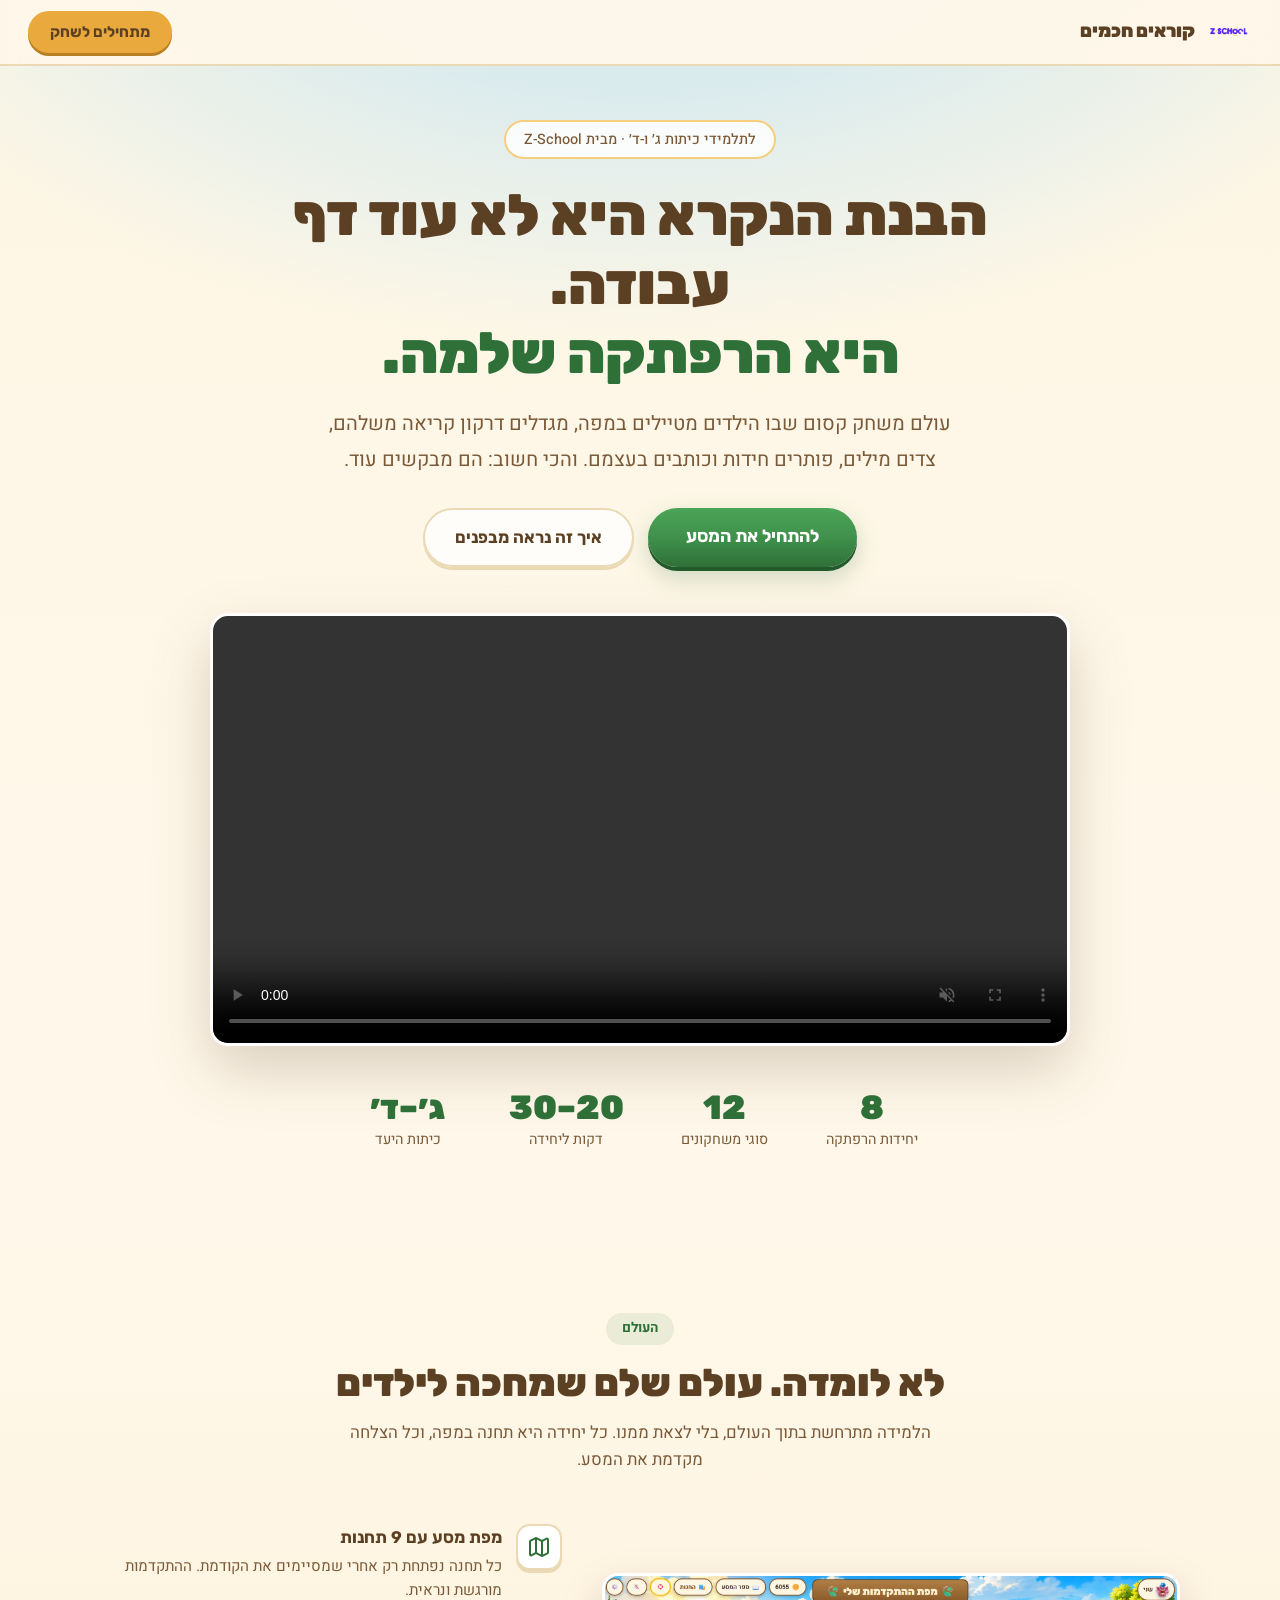
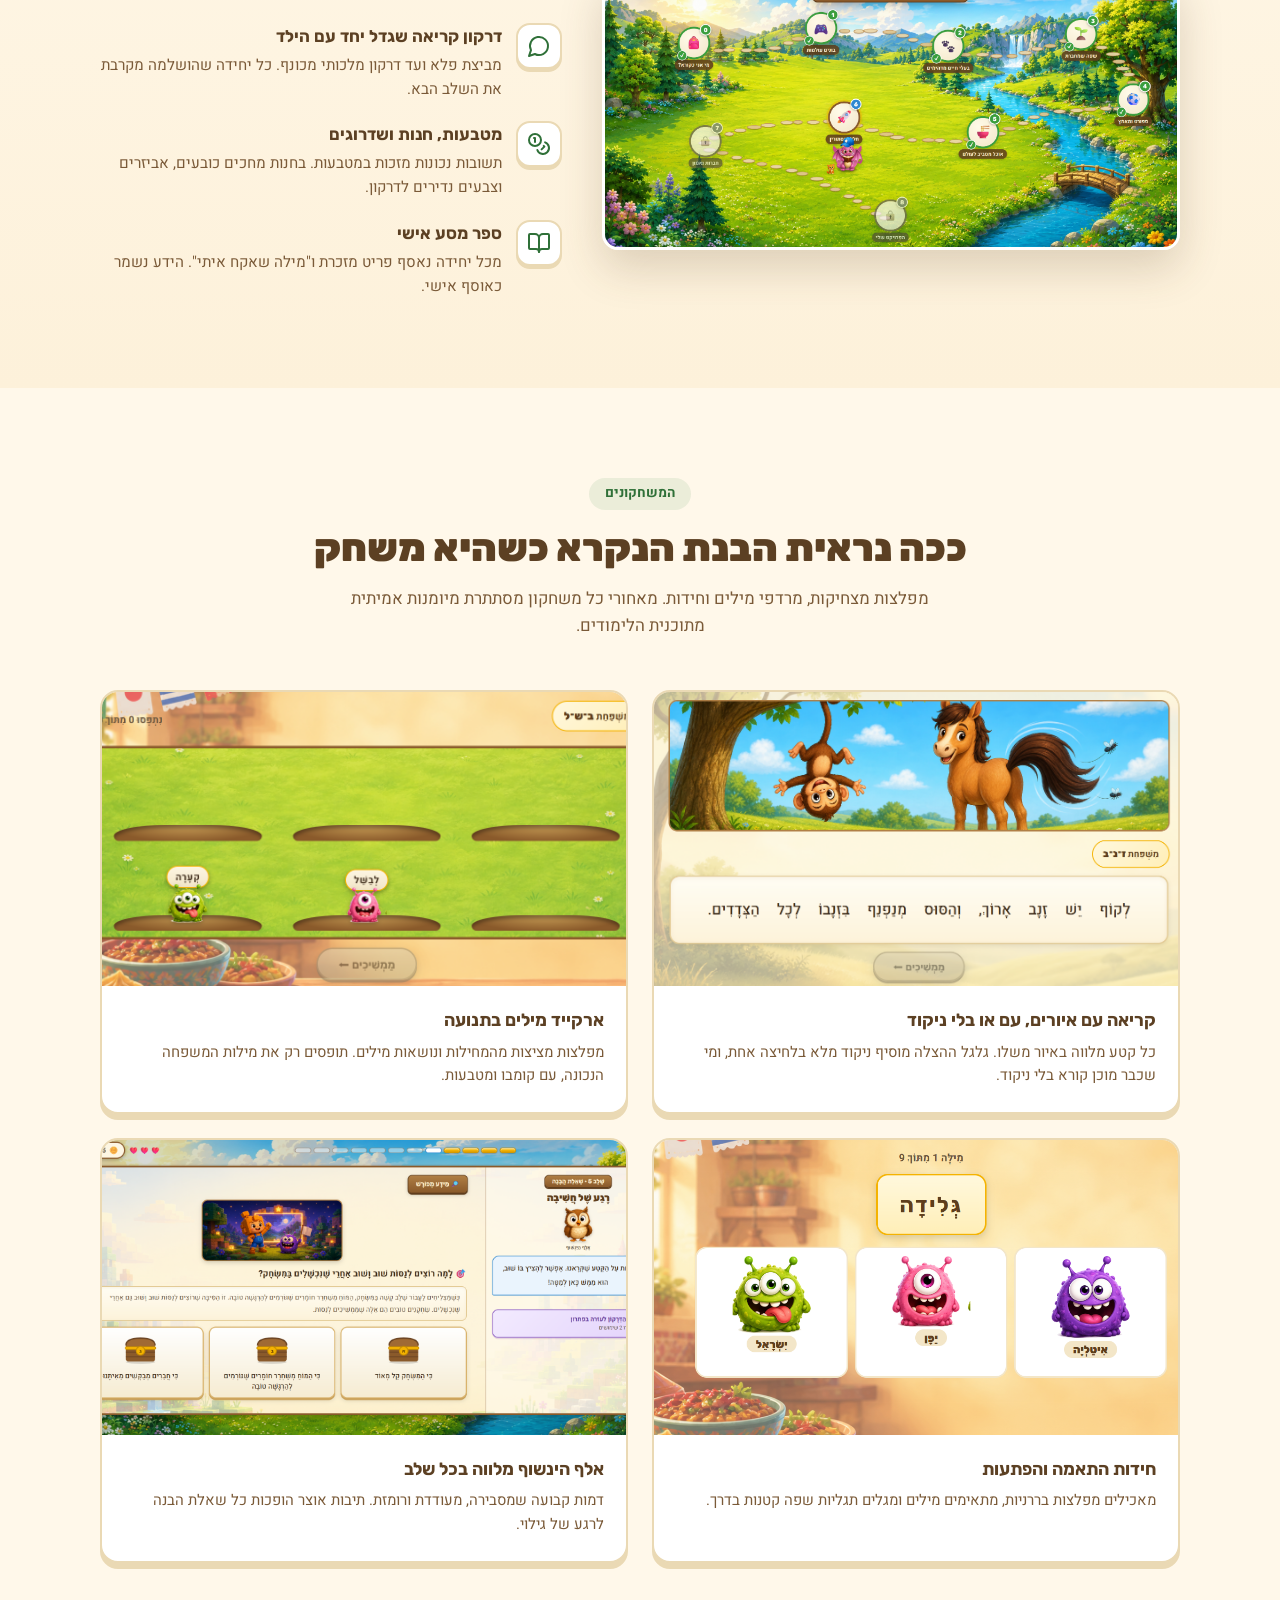
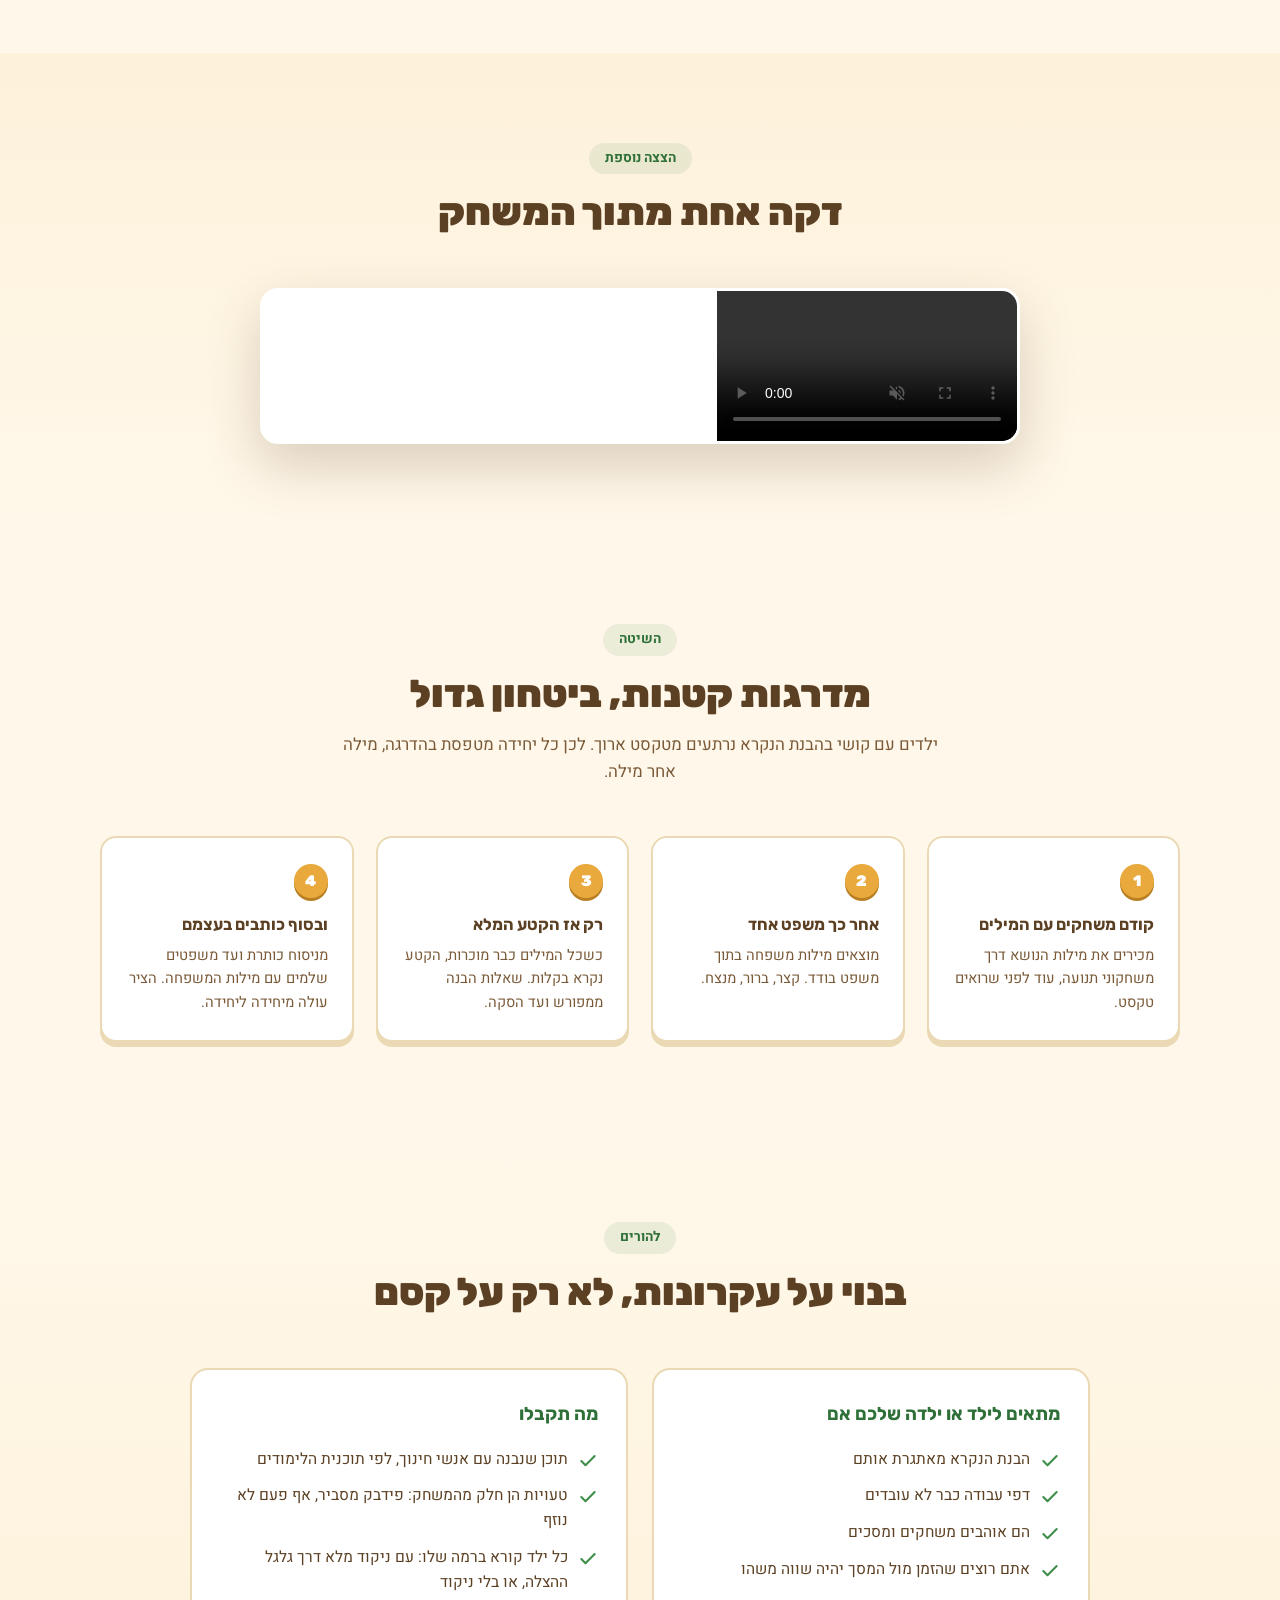
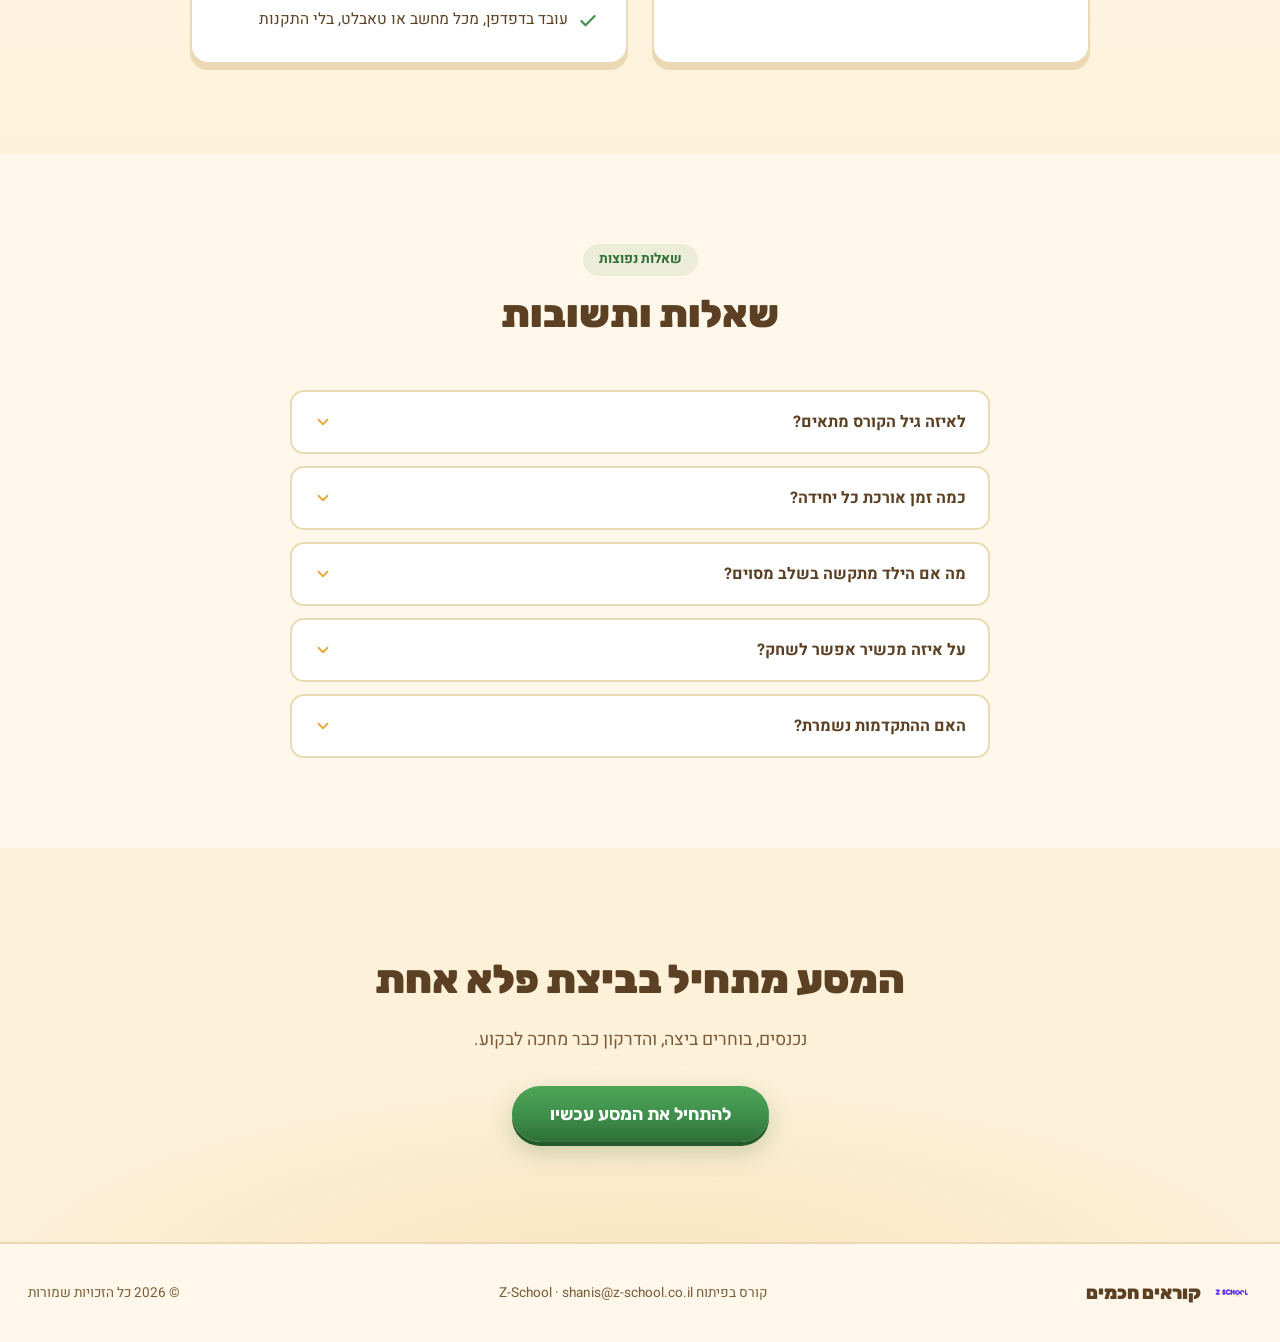
==== landing/index.html @ ed8ec014 "דף נחיתה שיווקי לקורס: landing/ עולם חם בסגנון הקורס: Hero עם וידאו משחק, מפת העולם, גלריית משחקונים" ====
<!DOCTYPE html>
<html lang="he" dir="rtl">
<head>
<meta charset="UTF-8">
<meta name="viewport" content="width=device-width, initial-scale=1.0">
<title>קוראים חכמים — הבנת הנקרא כהרפתקה | Z-School</title>
<meta name="description" content="קורס דיגיטלי להבנת הנקרא לכיתות ג׳ ו-ד׳: עולם משחק שלם עם דרקון שגדל, משחקוני מילים, וכתיבה הדרגתית. 8 יחידות של הרפתקה.">
<link href="https://fonts.googleapis.com/css2?family=Rubik:wght@600;700;900&family=Heebo:wght@400;500;700&display=swap" rel="stylesheet">
<style>
  :root {
    --cream: #FFF8EA;
    --cream2: #FDF1DA;
    --parchment: #F9E7C4;
    --brown: #5C4023;
    --brown-soft: #7A5A38;
    --wood: #8B5E34;
    --green: #3E8E4A;
    --green-deep: #2F7038;
    --gold: #E9A93D;
    --gold-soft: #F6CE7E;
    --sky: #BFE3F5;
    --card-border: #EAD9B4;
  }

  * { margin: 0; padding: 0; box-sizing: border-box; }

  html { scroll-behavior: smooth; }

  body {
    font-family: 'Heebo', sans-serif;
    background: var(--cream);
    color: var(--brown);
    direction: rtl;
    overflow-x: hidden;
    line-height: 1.6;
  }

  h1, h2, h3 { font-family: 'Rubik', sans-serif; }

  img, video { max-width: 100%; display: block; }

  section { position: relative; }

  /* ── NAV ── */
  nav {
    position: fixed;
    top: 0; right: 0; left: 0;
    z-index: 100;
    display: flex;
    justify-content: space-between;
    align-items: center;
    padding: 10px 28px;
    background: rgba(255,248,234,0.92);
    backdrop-filter: blur(10px);
    border-bottom: 2px solid var(--card-border);
  }

  .nav-brand {
    display: flex;
    align-items: center;
    gap: 12px;
    text-decoration: none;
    color: var(--brown);
  }
  .nav-brand img { height: 44px; width: auto; }
  .nav-brand strong {
    font-family: 'Rubik', sans-serif;
    font-size: 1.15rem;
    font-weight: 900;
  }

  .btn {
    display: inline-block;
    text-decoration: none;
    font-family: 'Rubik', sans-serif;
    font-weight: 700;
    border-radius: 100px;
    transition: transform 0.15s ease, box-shadow 0.15s ease, background 0.15s;
    cursor: pointer;
    text-align: center;
  }

  .btn-primary {
    background: linear-gradient(180deg, #4CA557 0%, var(--green) 55%, var(--green-deep) 100%);
    color: #fff;
    padding: 14px 38px;
    font-size: 1.1rem;
    border: none;
    box-shadow: 0 4px 0 #235A2B, 0 10px 24px rgba(47,112,56,0.25);
  }
  .btn-primary:hover { transform: translateY(-2px); box-shadow: 0 6px 0 #235A2B, 0 14px 28px rgba(47,112,56,0.3); }
  .btn-primary:active { transform: translateY(2px); box-shadow: 0 2px 0 #235A2B; }

  .btn-nav {
    background: var(--gold);
    color: var(--brown);
    padding: 9px 22px;
    font-size: 0.95rem;
    box-shadow: 0 3px 0 #B97F22;
  }
  .btn-nav:hover { transform: translateY(-1px); }

  .btn-ghost {
    background: rgba(255,255,255,0.75);
    color: var(--brown);
    padding: 14px 30px;
    font-size: 1.05rem;
    border: 2px solid var(--card-border);
    box-shadow: 0 3px 0 var(--card-border);
  }
  .btn-ghost:hover { border-color: var(--gold); transform: translateY(-1px); }

  /* ── HERO ── */
  .hero {
    padding: 120px 24px 70px;
    text-align: center;
    background:
      radial-gradient(ellipse 120% 70% at 50% -10%, var(--sky) 0%, rgba(191,227,245,0) 55%),
      linear-gradient(180deg, #FDF6E4 0%, var(--cream) 70%);
    position: relative;
    overflow: hidden;
  }

  .hero-badge {
    display: inline-block;
    background: rgba(255,255,255,0.85);
    border: 2px solid var(--gold-soft);
    color: var(--brown-soft);
    border-radius: 100px;
    padding: 6px 18px;
    font-size: 0.9rem;
    font-weight: 500;
    margin-bottom: 22px;
  }

  .hero h1 {
    font-size: clamp(2rem, 5.5vw, 3.6rem);
    font-weight: 900;
    line-height: 1.2;
    max-width: 820px;
    margin: 0 auto 18px;
  }
  .hero h1 .hl { color: var(--green-deep); }

  .hero p.sub {
    font-size: clamp(1.05rem, 2vw, 1.25rem);
    color: var(--brown-soft);
    max-width: 640px;
    margin: 0 auto 30px;
    line-height: 1.8;
  }

  .hero-cta { display: flex; gap: 14px; justify-content: center; flex-wrap: wrap; margin-bottom: 46px; }

  .hero-frame {
    max-width: 860px;
    margin: 0 auto;
    border-radius: 18px;
    overflow: hidden;
    border: 3px solid #fff;
    box-shadow: 0 24px 60px rgba(92,64,35,0.22);
    background: #fff;
  }
  .hero-frame video { width: 100%; }

  .hero-stats {
    display: flex;
    justify-content: center;
    gap: clamp(20px, 5vw, 56px);
    flex-wrap: wrap;
    margin-top: 44px;
  }
  .stat { text-align: center; min-width: 90px; }
  .stat-num {
    font-family: 'Rubik', sans-serif;
    font-size: 2.1rem;
    font-weight: 900;
    color: var(--green-deep);
    display: block;
    line-height: 1.1;
  }
  .stat-label { font-size: 0.9rem; color: var(--brown-soft); }

  /* ── SECTIONS ── */
  .section { padding: 90px 24px; }
  .section-inner { max-width: 1080px; margin: 0 auto; }

  .section-header { text-align: center; margin-bottom: 50px; }
  .section-tag {
    display: inline-block;
    font-weight: 700;
    font-size: 0.85rem;
    color: var(--green-deep);
    background: rgba(62,142,74,0.1);
    border-radius: 100px;
    padding: 5px 16px;
    margin-bottom: 14px;
  }
  .section-header h2 {
    font-size: clamp(1.6rem, 3.4vw, 2.4rem);
    font-weight: 900;
    line-height: 1.3;
  }
  .section-header p {
    color: var(--brown-soft);
    max-width: 620px;
    margin: 12px auto 0;
    font-size: 1.05rem;
  }

  /* ── WORLD (map) ── */
  .world-section { background: linear-gradient(180deg, var(--cream) 0%, var(--cream2) 100%); }

  .world-grid {
    display: grid;
    grid-template-columns: 1.25fr 1fr;
    gap: 40px;
    align-items: center;
  }
  @media (max-width: 820px) { .world-grid { grid-template-columns: 1fr; } }

  .world-shot {
    border-radius: 16px;
    overflow: hidden;
    border: 3px solid #fff;
    box-shadow: 0 18px 44px rgba(92,64,35,0.2);
  }

  .world-points { display: flex; flex-direction: column; gap: 20px; }

  .world-point { display: flex; gap: 14px; align-items: flex-start; }
  .world-point-icon {
    width: 46px; height: 46px;
    flex-shrink: 0;
    border-radius: 14px;
    background: #fff;
    border: 2px solid var(--card-border);
    display: flex;
    align-items: center;
    justify-content: center;
    box-shadow: 0 3px 0 var(--card-border);
  }
  .world-point-icon svg { width: 24px; height: 24px; stroke: var(--green-deep); }
  .world-point h3 { font-size: 1.05rem; font-weight: 700; margin-bottom: 3px; }
  .world-point p { font-size: 0.95rem; color: var(--brown-soft); }

  /* ── GAMES GALLERY ── */
  .games-grid {
    display: grid;
    grid-template-columns: repeat(2, 1fr);
    gap: 24px;
  }
  @media (max-width: 680px) { .games-grid { grid-template-columns: 1fr; } }

  .game-card {
    background: #fff;
    border: 2px solid var(--card-border);
    border-radius: 18px;
    overflow: hidden;
    box-shadow: 0 6px 0 var(--card-border);
    transition: transform 0.2s ease, box-shadow 0.2s ease;
    display: flex;
    flex-direction: column;
  }
  .game-card:hover { transform: translateY(-5px); box-shadow: 0 11px 0 var(--card-border), 0 18px 34px rgba(92,64,35,0.12); }

  .game-card .shot { aspect-ratio: 16/9; overflow: hidden; background: var(--parchment); }
  .game-card .shot img { width: 100%; height: 100%; object-fit: cover; object-position: top; }
  .game-card .body { padding: 20px 22px 24px; }
  .game-card h3 { font-size: 1.1rem; font-weight: 700; margin-bottom: 6px; }
  .game-card p { font-size: 0.93rem; color: var(--brown-soft); }

  /* ── VIDEO ── */
  .video-section { background: linear-gradient(180deg, var(--cream2) 0%, var(--cream) 100%); }
  .video-frame {
    max-width: 760px;
    margin: 0 auto;
    border-radius: 18px;
    overflow: hidden;
    border: 3px solid #fff;
    box-shadow: 0 22px 54px rgba(92,64,35,0.22);
    background: #fff;
  }

  /* ── METHOD ── */
  .method-grid {
    display: grid;
    grid-template-columns: repeat(auto-fit, minmax(240px, 1fr));
    gap: 22px;
  }
  .method-card {
    background: #fff;
    border: 2px solid var(--card-border);
    border-radius: 16px;
    padding: 26px 24px;
    box-shadow: 0 5px 0 var(--card-border);
  }
  .method-num {
    font-family: 'Rubik', sans-serif;
    font-weight: 900;
    font-size: 0.95rem;
    color: #fff;
    background: var(--gold);
    width: 34px; height: 34px;
    border-radius: 50%;
    display: flex;
    align-items: center;
    justify-content: center;
    margin-bottom: 14px;
    box-shadow: 0 3px 0 #B97F22;
  }
  .method-card h3 { font-size: 1.02rem; font-weight: 700; margin-bottom: 6px; }
  .method-card p { font-size: 0.92rem; color: var(--brown-soft); }

  /* ── PARENTS ── */
  .parents-section { background: linear-gradient(180deg, var(--cream) 0%, var(--cream2) 100%); }
  .parents-grid {
    display: grid;
    grid-template-columns: 1fr 1fr;
    gap: 24px;
    max-width: 900px;
    margin: 0 auto;
  }
  @media (max-width: 680px) { .parents-grid { grid-template-columns: 1fr; } }

  .parents-card {
    background: #fff;
    border: 2px solid var(--card-border);
    border-radius: 18px;
    padding: 30px 28px;
    box-shadow: 0 6px 0 var(--card-border);
  }
  .parents-card h3 { font-size: 1.15rem; font-weight: 700; margin-bottom: 18px; color: var(--green-deep); }

  .check-list { list-style: none; display: flex; flex-direction: column; gap: 12px; }
  .check-list li {
    display: flex;
    align-items: flex-start;
    gap: 10px;
    font-size: 0.97rem;
  }
  .check-list li svg {
    width: 20px; height: 20px;
    flex-shrink: 0;
    margin-top: 3px;
    stroke: var(--green);
  }

  /* ── FAQ ── */
  .faq-list { max-width: 700px; margin: 0 auto; display: flex; flex-direction: column; gap: 12px; }
  .faq-item {
    background: #fff;
    border: 2px solid var(--card-border);
    border-radius: 14px;
    overflow: hidden;
  }
  .faq-q {
    width: 100%;
    background: none;
    border: none;
    padding: 18px 22px;
    text-align: right;
    font-family: 'Heebo', sans-serif;
    font-size: 1rem;
    font-weight: 700;
    color: var(--brown);
    cursor: pointer;
    display: flex;
    justify-content: space-between;
    align-items: center;
    gap: 12px;
  }
  .faq-arrow { transition: transform 0.2s; flex-shrink: 0; display: flex; }
  .faq-arrow svg { width: 18px; height: 18px; stroke: var(--gold); }
  .faq-item.open .faq-arrow { transform: rotate(180deg); }
  .faq-a {
    display: none;
    padding: 0 22px 20px;
    font-size: 0.95rem;
    color: var(--brown-soft);
    line-height: 1.8;
  }
  .faq-item.open .faq-a { display: block; }

  /* ── CTA FINAL ── */
  .cta-final {
    text-align: center;
    padding: 100px 24px;
    background:
      radial-gradient(ellipse 90% 90% at 50% 110%, rgba(233,169,61,0.18) 0%, rgba(233,169,61,0) 60%),
      var(--cream2);
  }
  .cta-final h2 {
    font-size: clamp(1.7rem, 3.6vw, 2.5rem);
    font-weight: 900;
    margin-bottom: 14px;
  }
  .cta-final p { color: var(--brown-soft); font-size: 1.1rem; margin-bottom: 32px; }

  /* ── FOOTER ── */
  footer {
    border-top: 2px solid var(--card-border);
    padding: 30px 28px;
    display: flex;
    justify-content: space-between;
    align-items: center;
    flex-wrap: wrap;
    gap: 14px;
    background: var(--cream);
  }
  footer .nav-brand img { height: 38px; }
  footer p { font-size: 0.85rem; color: var(--brown-soft); }

  @media (max-width: 768px) {
    nav { padding: 8px 16px; }
    .nav-brand strong { font-size: 1rem; }
    .section { padding: 64px 18px; }
    .hero { padding: 104px 18px 56px; }
  }
</style>
</head>
<body>

<!-- NAV -->
<nav>
  <a href="#" class="nav-brand">
    <img src="assets/zschool-logo.png" alt="Z-School">
    <strong>קוראים חכמים</strong>
  </a>
  <a href="https://zschool-contact.github.io/smart-readers/" class="btn btn-nav" target="_blank" rel="noopener">מתחילים לשחק</a>
</nav>

<!-- HERO -->
<section class="hero">
  <span class="hero-badge">לתלמידי כיתות ג׳ ו-ד׳ · מבית Z-School</span>
  <h1>
    הבנת הנקרא היא לא עוד דף עבודה.<br>
    <span class="hl">היא הרפתקה שלמה.</span>
  </h1>
  <p class="sub">
    עולם משחק קסום שבו הילדים מטיילים במפה, מגדלים דרקון קריאה משלהם,
    צדים מילים, פותרים חידות וכותבים בעצמם. והכי חשוב: הם מבקשים עוד.
  </p>
  <div class="hero-cta">
    <a href="https://zschool-contact.github.io/smart-readers/" class="btn btn-primary" target="_blank" rel="noopener">להתחיל את המסע</a>
    <a href="#world" class="btn btn-ghost">איך זה נראה מבפנים</a>
  </div>

  <div class="hero-frame">
    <video src="assets/gameplay-1.mp4" autoplay muted loop playsinline controls aria-label="הצצה למשחק קוראים חכמים"></video>
  </div>

  <div class="hero-stats">
    <div class="stat"><span class="stat-num">8</span><span class="stat-label">יחידות הרפתקה</span></div>
    <div class="stat"><span class="stat-num">12</span><span class="stat-label">סוגי משחקונים</span></div>
    <div class="stat"><span class="stat-num">20–30</span><span class="stat-label">דקות ליחידה</span></div>
    <div class="stat"><span class="stat-num">ג׳–ד׳</span><span class="stat-label">כיתות היעד</span></div>
  </div>
</section>

<!-- WORLD -->
<section class="section world-section" id="world">
  <div class="section-inner">
    <div class="section-header">
      <span class="section-tag">העולם</span>
      <h2>לא לומדה. עולם שלם שמחכה לילדים</h2>
      <p>הלמידה מתרחשת בתוך העולם, בלי לצאת ממנו. כל יחידה היא תחנה במפה, וכל הצלחה מקדמת את המסע.</p>
    </div>
    <div class="world-grid">
      <div class="world-shot">
        <img src="assets/shot-map.png" alt="מפת ההתקדמות של קוראים חכמים: תחנות על שביל מתפתל בעולם ירוק, עם דרקון ורוד וחתלתול">
      </div>
      <div class="world-points">
        <div class="world-point">
          <div class="world-point-icon">
            <svg fill="none" stroke-width="2" stroke-linecap="round" stroke-linejoin="round" viewBox="0 0 24 24"><path d="M14.106 5.553a2 2 0 0 0 1.788 0l3.659-1.83A1 1 0 0 1 21 4.619v12.764a1 1 0 0 1-.553.894l-4.553 2.277a2 2 0 0 1-1.788 0l-4.212-2.106a2 2 0 0 0-1.788 0l-3.659 1.83A1 1 0 0 1 3 19.381V6.618a1 1 0 0 1 .553-.894l4.553-2.277a2 2 0 0 1 1.788 0z"/><path d="M15 5.764v15"/><path d="M9 3.236v15"/></svg>
          </div>
          <div>
            <h3>מפת מסע עם 9 תחנות</h3>
            <p>כל תחנה נפתחת רק אחרי שמסיימים את הקודמת. ההתקדמות מורגשת ונראית.</p>
          </div>
        </div>
        <div class="world-point">
          <div class="world-point-icon">
            <svg fill="none" stroke-width="2" stroke-linecap="round" stroke-linejoin="round" viewBox="0 0 24 24"><path d="M7.9 20A9 9 0 1 0 4 16.1L2 22Z"/></svg>
          </div>
          <div>
            <h3>דרקון קריאה שגדל יחד עם הילד</h3>
            <p>מביצת פלא ועד דרקון מלכותי מכונף. כל יחידה שהושלמה מקרבת את השלב הבא.</p>
          </div>
        </div>
        <div class="world-point">
          <div class="world-point-icon">
            <svg fill="none" stroke-width="2" stroke-linecap="round" stroke-linejoin="round" viewBox="0 0 24 24"><circle cx="8" cy="8" r="6"/><path d="M18.09 10.37A6 6 0 1 1 10.34 18"/><path d="M7 6h1v4"/><path d="m16.71 13.88.7.71-2.82 2.82"/></svg>
          </div>
          <div>
            <h3>מטבעות, חנות ושדרוגים</h3>
            <p>תשובות נכונות מזכות במטבעות. בחנות מחכים כובעים, אביזרים וצבעים נדירים לדרקון.</p>
          </div>
        </div>
        <div class="world-point">
          <div class="world-point-icon">
            <svg fill="none" stroke-width="2" stroke-linecap="round" stroke-linejoin="round" viewBox="0 0 24 24"><path d="M12 7v14"/><path d="M3 18a1 1 0 0 1-1-1V4a1 1 0 0 1 1-1h5a4 4 0 0 1 4 4 4 4 0 0 1 4-4h5a1 1 0 0 1 1 1v13a1 1 0 0 1-1 1h-6a3 3 0 0 0-3 3 3 3 0 0 0-3-3z"/></svg>
          </div>
          <div>
            <h3>ספר מסע אישי</h3>
            <p>מכל יחידה נאסף פריט מזכרת ו"מילה שאקח איתי". הידע נשמר כאוסף אישי.</p>
          </div>
        </div>
      </div>
    </div>
  </div>
</section>

<!-- GAMES -->
<section class="section" id="games">
  <div class="section-inner">
    <div class="section-header">
      <span class="section-tag">המשחקונים</span>
      <h2>ככה נראית הבנת הנקרא כשהיא משחק</h2>
      <p>מפלצות מצחיקות, מרדפי מילים וחידות. מאחורי כל משחקון מסתתרת מיומנות אמיתית מתוכנית הלימודים.</p>
    </div>
    <div class="games-grid">
      <div class="game-card">
        <div class="shot"><img src="assets/shot-reading.png" alt="קטע קריאה מנוקד עם איור של קוף וסוס"></div>
        <div class="body">
          <h3>קריאה עם איורים, עם או בלי ניקוד</h3>
          <p>כל קטע מלווה באיור משלו. גלגל ההצלה מוסיף ניקוד מלא בלחיצה אחת, ומי שכבר מוכן קורא בלי ניקוד.</p>
        </div>
      </div>
      <div class="game-card">
        <div class="shot"><img src="assets/shot-mole.png" alt="משחק מחבואים: מפלצות מציצות ממחילות בדשא עם מילים"></div>
        <div class="body">
          <h3>ארקייד מילים בתנועה</h3>
          <p>מפלצות מציצות מהמחילות ונושאות מילים. תופסים רק את מילות המשפחה הנכונה, עם קומבו ומטבעות.</p>
        </div>
      </div>
      <div class="game-card">
        <div class="shot"><img src="assets/shot-quiz.png" alt="משחק בחירה עם שלוש מפלצות צבעוניות והמילה גלידה"></div>
        <div class="body">
          <h3>חידות התאמה והפתעות</h3>
          <p>מאכילים מפלצות בררניות, מתאימים מילים ומגלים תגליות שפה קטנות בדרך.</p>
        </div>
      </div>
      <div class="game-card">
        <div class="shot"><img src="assets/shot-unit.png" alt="מסך יחידה עם אלף הינשוף, שאלת הבנה ושלוש תיבות אוצר"></div>
        <div class="body">
          <h3>אלף הינשוף מלווה בכל שלב</h3>
          <p>דמות קבועה שמסבירה, מעודדת ורומזת. תיבות אוצר הופכות כל שאלת הבנה לרגע של גילוי.</p>
        </div>
      </div>
    </div>
  </div>
</section>

<!-- VIDEO -->
<section class="section video-section">
  <div class="section-inner">
    <div class="section-header">
      <span class="section-tag">הצצה נוספת</span>
      <h2>דקה אחת מתוך המשחק</h2>
    </div>
    <div class="video-frame">
      <video src="assets/gameplay-2.mp4" muted loop playsinline controls preload="metadata" aria-label="קטע משחק נוסף מתוך קוראים חכמים"></video>
    </div>
  </div>
</section>

<!-- METHOD -->
<section class="section" id="method">
  <div class="section-inner">
    <div class="section-header">
      <span class="section-tag">השיטה</span>
      <h2>מדרגות קטנות, ביטחון גדול</h2>
      <p>ילדים עם קושי בהבנת הנקרא נרתעים מטקסט ארוך. לכן כל יחידה מטפסת בהדרגה, מילה אחר מילה.</p>
    </div>
    <div class="method-grid">
      <div class="method-card">
        <div class="method-num">1</div>
        <h3>קודם משחקים עם המילים</h3>
        <p>מכירים את מילות הנושא דרך משחקוני תנועה, עוד לפני שרואים טקסט.</p>
      </div>
      <div class="method-card">
        <div class="method-num">2</div>
        <h3>אחר כך משפט אחד</h3>
        <p>מוצאים מילות משפחה בתוך משפט בודד. קצר, ברור, מנצח.</p>
      </div>
      <div class="method-card">
        <div class="method-num">3</div>
        <h3>רק אז הקטע המלא</h3>
        <p>כשכל המילים כבר מוכרות, הקטע נקרא בקלות. שאלות הבנה ממפורש ועד הסקה.</p>
      </div>
      <div class="method-card">
        <div class="method-num">4</div>
        <h3>ובסוף כותבים בעצמם</h3>
        <p>מניסוח כותרת ועד משפטים שלמים עם מילות המשפחה. הציר עולה מיחידה ליחידה.</p>
      </div>
    </div>
  </div>
</section>

<!-- PARENTS -->
<section class="section parents-section" id="parents">
  <div class="section-inner">
    <div class="section-header">
      <span class="section-tag">להורים</span>
      <h2>בנוי על עקרונות, לא רק על קסם</h2>
    </div>
    <div class="parents-grid">
      <div class="parents-card">
        <h3>מתאים לילד או ילדה שלכם אם</h3>
        <ul class="check-list">
          <li><svg fill="none" stroke-width="2.5" stroke-linecap="round" stroke-linejoin="round" viewBox="0 0 24 24"><path d="M20 6 9 17l-5-5"/></svg>הבנת הנקרא מאתגרת אותם</li>
          <li><svg fill="none" stroke-width="2.5" stroke-linecap="round" stroke-linejoin="round" viewBox="0 0 24 24"><path d="M20 6 9 17l-5-5"/></svg>דפי עבודה כבר לא עובדים</li>
          <li><svg fill="none" stroke-width="2.5" stroke-linecap="round" stroke-linejoin="round" viewBox="0 0 24 24"><path d="M20 6 9 17l-5-5"/></svg>הם אוהבים משחקים ומסכים</li>
          <li><svg fill="none" stroke-width="2.5" stroke-linecap="round" stroke-linejoin="round" viewBox="0 0 24 24"><path d="M20 6 9 17l-5-5"/></svg>אתם רוצים שהזמן מול המסך יהיה שווה משהו</li>
        </ul>
      </div>
      <div class="parents-card">
        <h3>מה תקבלו</h3>
        <ul class="check-list">
          <li><svg fill="none" stroke-width="2.5" stroke-linecap="round" stroke-linejoin="round" viewBox="0 0 24 24"><path d="M20 6 9 17l-5-5"/></svg>תוכן שנבנה עם אנשי חינוך, לפי תוכנית הלימודים</li>
          <li><svg fill="none" stroke-width="2.5" stroke-linecap="round" stroke-linejoin="round" viewBox="0 0 24 24"><path d="M20 6 9 17l-5-5"/></svg>טעויות הן חלק מהמשחק: פידבק מסביר, אף פעם לא נוזף</li>
          <li><svg fill="none" stroke-width="2.5" stroke-linecap="round" stroke-linejoin="round" viewBox="0 0 24 24"><path d="M20 6 9 17l-5-5"/></svg>כל ילד קורא ברמה שלו: עם ניקוד מלא דרך גלגל ההצלה, או בלי ניקוד</li>
          <li><svg fill="none" stroke-width="2.5" stroke-linecap="round" stroke-linejoin="round" viewBox="0 0 24 24"><path d="M20 6 9 17l-5-5"/></svg>עובד בדפדפן, מכל מחשב או טאבלט, בלי התקנות</li>
        </ul>
      </div>
    </div>
  </div>
</section>

<!-- FAQ -->
<section class="section" id="faq">
  <div class="section-inner">
    <div class="section-header">
      <span class="section-tag">שאלות נפוצות</span>
      <h2>שאלות ותשובות</h2>
    </div>
    <div class="faq-list">
      <div class="faq-item">
        <button class="faq-q" onclick="toggleFaq(this)">
          לאיזה גיל הקורס מתאים?
          <span class="faq-arrow"><svg fill="none" stroke-width="2.5" stroke-linecap="round" stroke-linejoin="round" viewBox="0 0 24 24"><path d="m6 9 6 6 6-6"/></svg></span>
        </button>
        <div class="faq-a">הקורס נבנה לתלמידי כיתות ג׳ ו-ד׳, ובמיוחד לילדים שהבנת הנקרא והכתיב מאתגרים אותם. גם קוראים חזקים נהנים ממנו, פשוט מתקדמים מהר יותר.</div>
      </div>
      <div class="faq-item">
        <button class="faq-q" onclick="toggleFaq(this)">
          כמה זמן אורכת כל יחידה?
          <span class="faq-arrow"><svg fill="none" stroke-width="2.5" stroke-linecap="round" stroke-linejoin="round" viewBox="0 0 24 24"><path d="m6 9 6 6 6-6"/></svg></span>
        </button>
        <div class="faq-a">בין 20 ל-30 דקות של משחק ולמידה פעילה. אפשר לעצור באמצע ולחזור, ההתקדמות נשמרת.</div>
      </div>
      <div class="faq-item">
        <button class="faq-q" onclick="toggleFaq(this)">
          מה אם הילד מתקשה בשלב מסוים?
          <span class="faq-arrow"><svg fill="none" stroke-width="2.5" stroke-linecap="round" stroke-linejoin="round" viewBox="0 0 24 24"><path d="m6 9 6 6 6-6"/></svg></span>
        </button>
        <div class="faq-a">יש כמה רשתות ביטחון: אלף הינשוף נותן רמזים, גלגל ההצלה מוסיף ניקוד לכל טקסט, וכוח הדרקון יכול לפתור שלב קשה ולהמשיך הלאה. טעות אף פעם לא עוצרת את המסע.</div>
      </div>
      <div class="faq-item">
        <button class="faq-q" onclick="toggleFaq(this)">
          על איזה מכשיר אפשר לשחק?
          <span class="faq-arrow"><svg fill="none" stroke-width="2.5" stroke-linecap="round" stroke-linejoin="round" viewBox="0 0 24 24"><path d="m6 9 6 6 6-6"/></svg></span>
        </button>
        <div class="faq-a">מכל דפדפן, במחשב או בטאבלט. לא צריך להתקין כלום, פשוט נכנסים ללינק ומתחילים.</div>
      </div>
      <div class="faq-item">
        <button class="faq-q" onclick="toggleFaq(this)">
          האם ההתקדמות נשמרת?
          <span class="faq-arrow"><svg fill="none" stroke-width="2.5" stroke-linecap="round" stroke-linejoin="round" viewBox="0 0 24 24"><path d="m6 9 6 6 6-6"/></svg></span>
        </button>
        <div class="faq-a">כן. המפה, המטבעות, הדרקון וספר המסע נשמרים באותו דפדפן, וממשיכים בדיוק מאיפה שעצרתם.</div>
      </div>
    </div>
  </div>
</section>

<!-- CTA -->
<section class="cta-final">
  <h2>המסע מתחיל בביצת פלא אחת</h2>
  <p>נכנסים, בוחרים ביצה, והדרקון כבר מחכה לבקוע.</p>
  <a href="https://zschool-contact.github.io/smart-readers/" class="btn btn-primary" target="_blank" rel="noopener">להתחיל את המסע עכשיו</a>
</section>

<!-- FOOTER -->
<footer>
  <a href="#" class="nav-brand">
    <img src="assets/zschool-logo.png" alt="Z-School">
    <strong>קוראים חכמים</strong>
  </a>
  <p>קורס בפיתוח Z-School · shanis@z-school.co.il</p>
  <p>© 2026 כל הזכויות שמורות</p>
</footer>

<script>
  function toggleFaq(btn) {
    btn.closest('.faq-item').classList.toggle('open');
  }
</script>

</body>
</html>
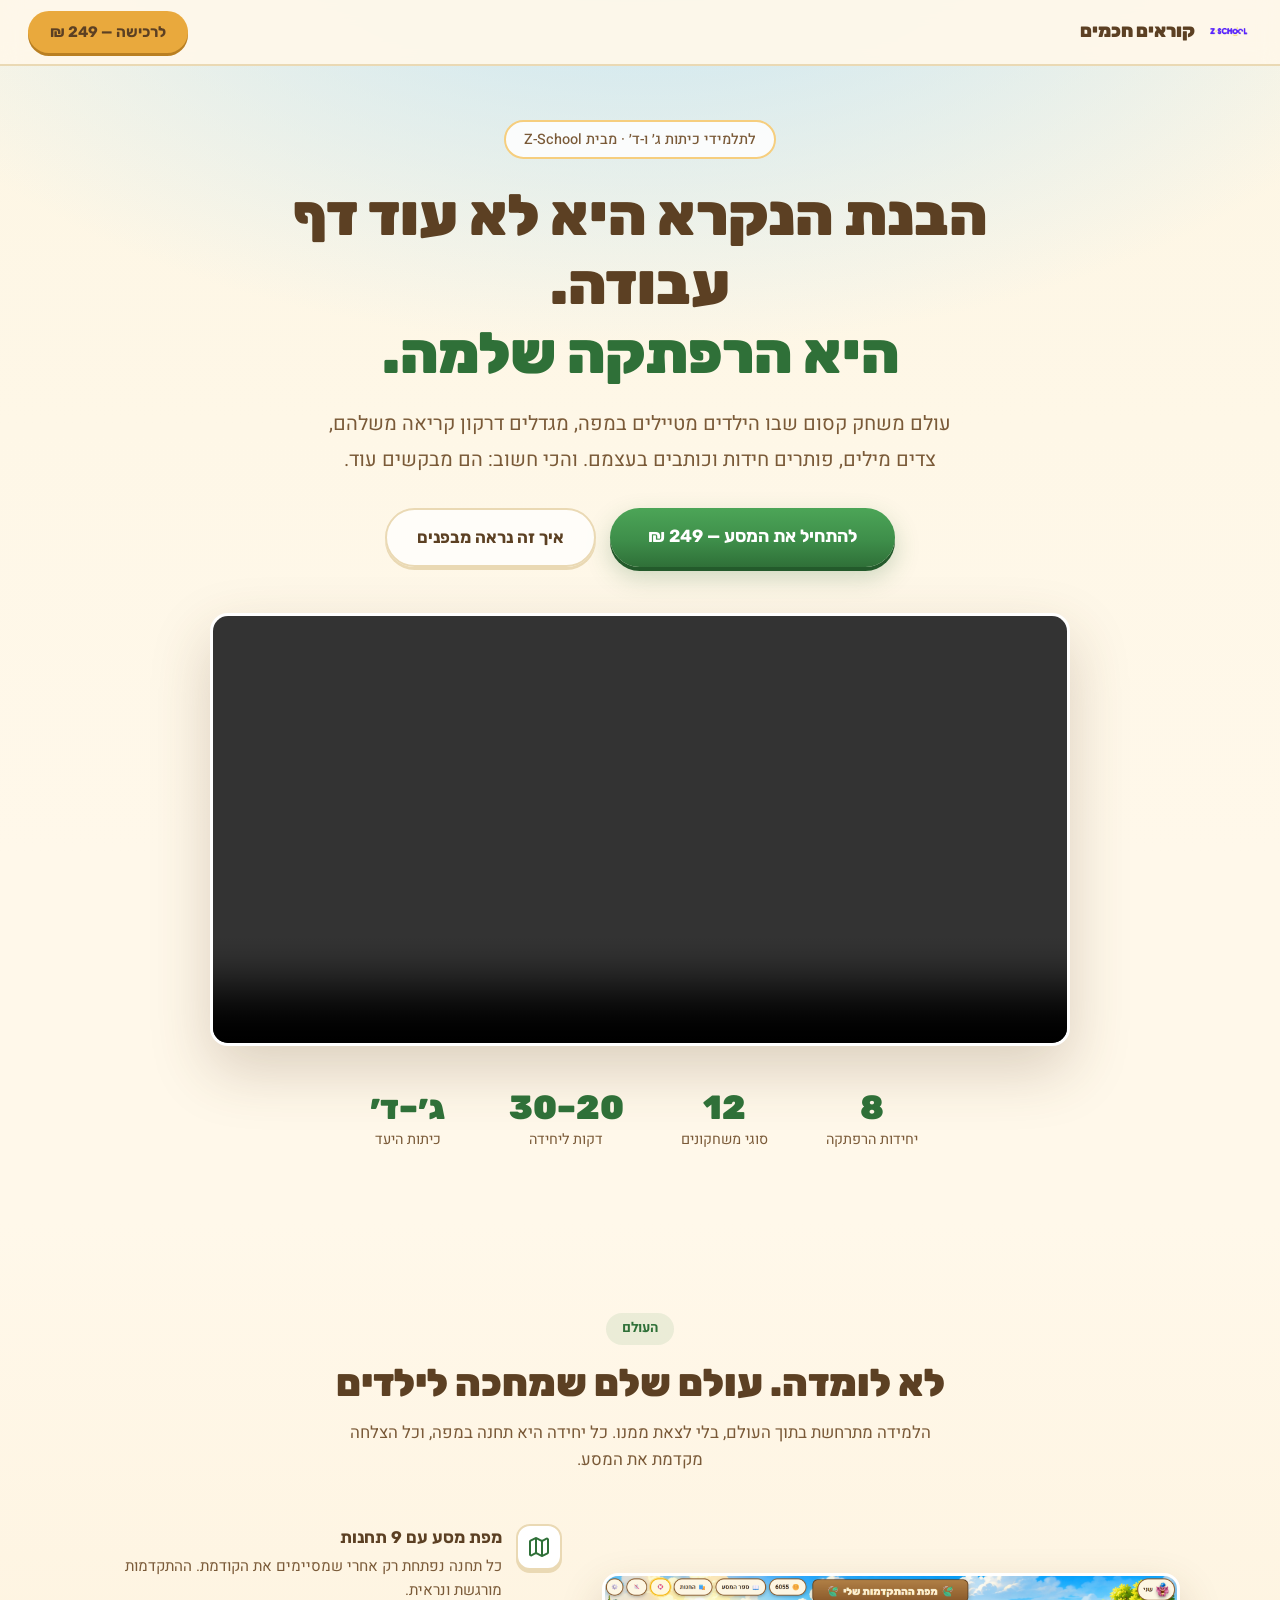
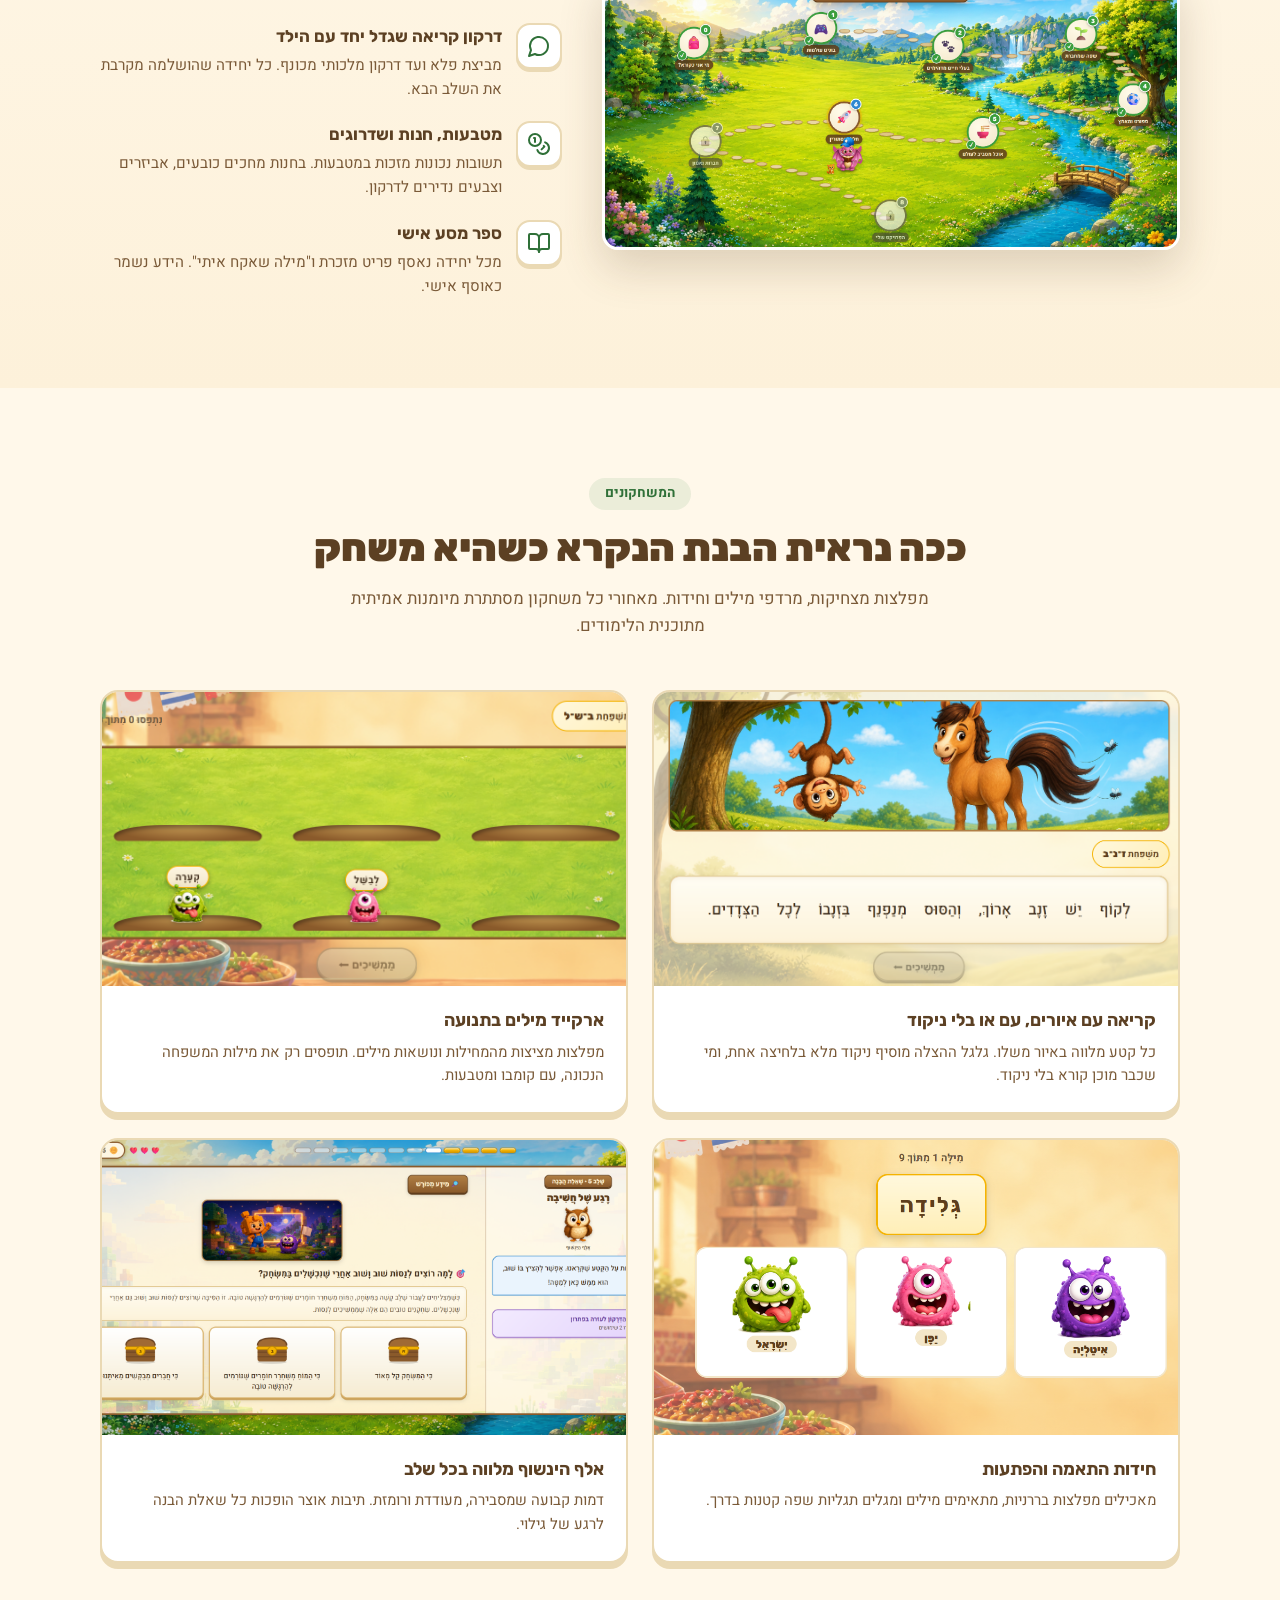
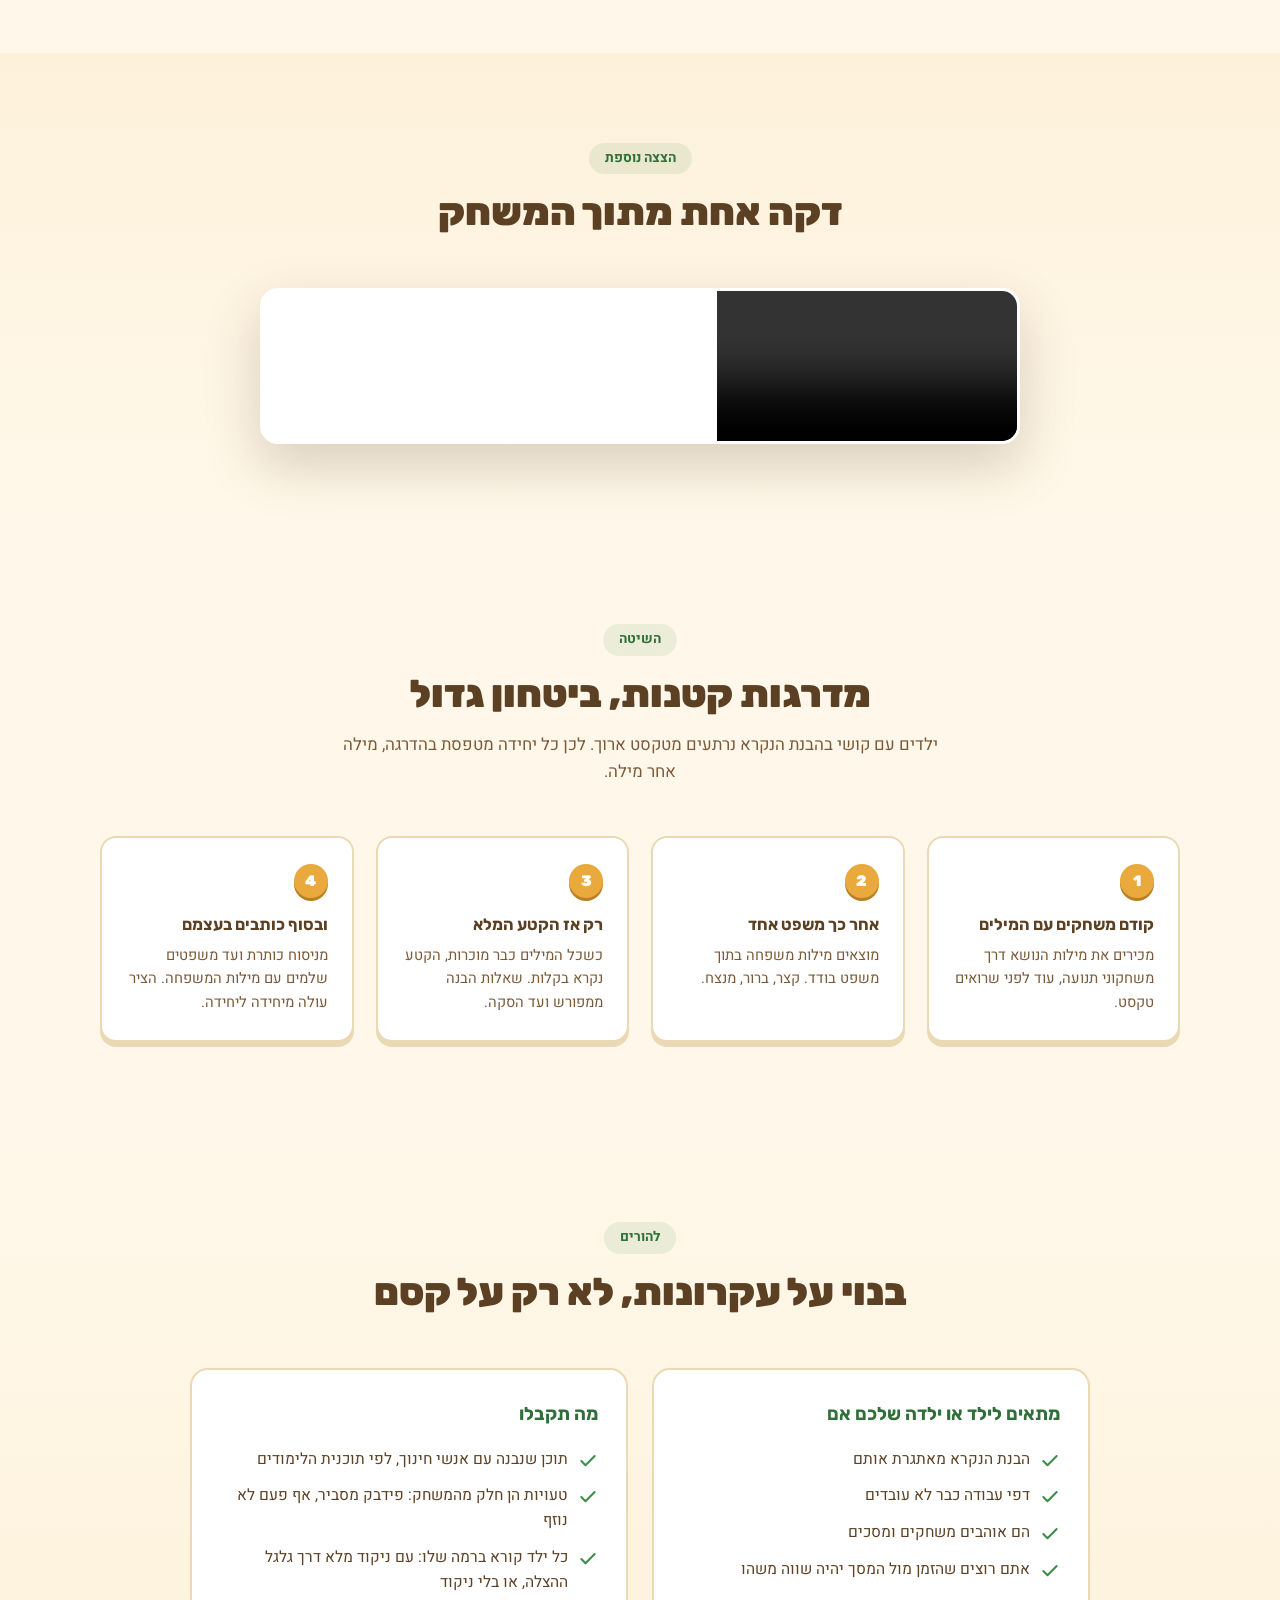
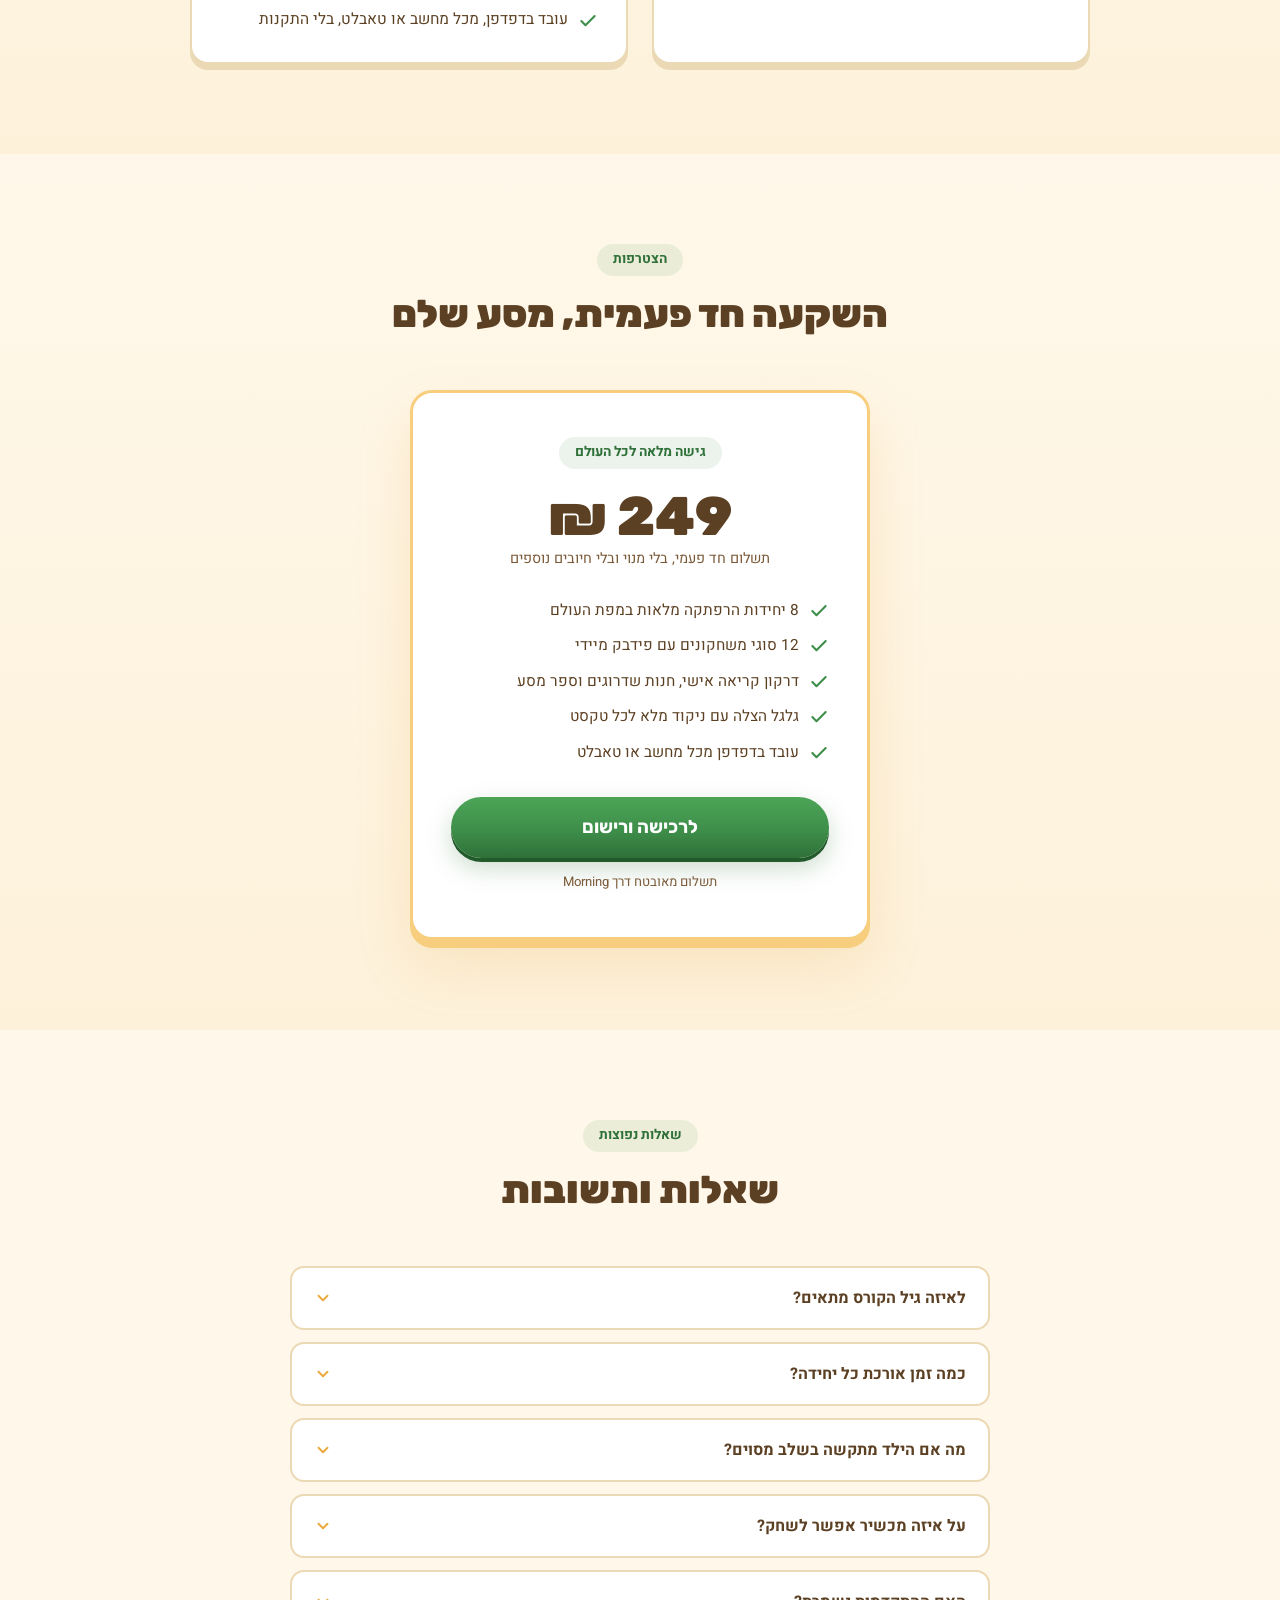
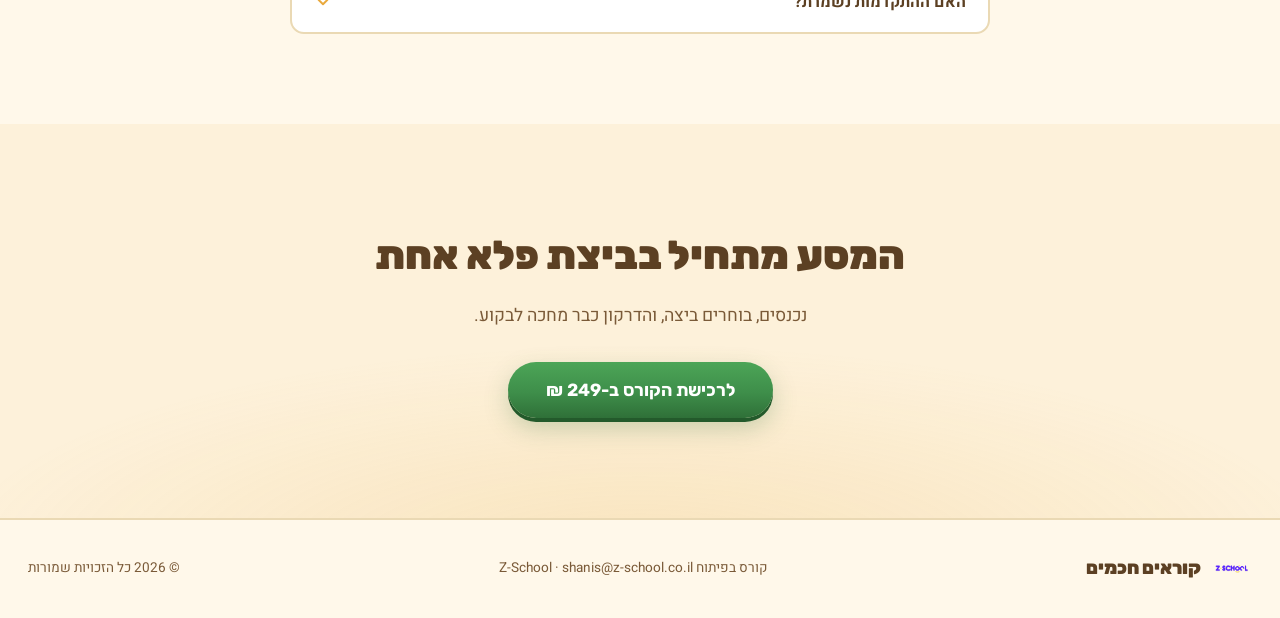
==== commit e721ff39: "דף נחיתה: סקשן מחיר 249 שח וקישור תשלום Morning כל הכפתורים הראשיים מובילים לרכישה; נוסף כרטיס מחיר " ====
--- a/landing/index.html
+++ b/landing/index.html
@@ -4,7 +4,7 @@
 <meta charset="UTF-8">
 <meta name="viewport" content="width=device-width, initial-scale=1.0">
 <title>קוראים חכמים — הבנת הנקרא כהרפתקה | Z-School</title>
-<meta name="description" content="קורס דיגיטלי להבנת הנקרא לכיתות ג׳ ו-ד׳: עולם משחק שלם עם דרקון שגדל, משחקוני מילים, וכתיבה הדרגתית. 8 יחידות של הרפתקה.">
+<meta name="description" content="קורס דיגיטלי להבנת הנקרא לכיתות ג׳ ו-ד׳: עולם משחק שלם עם דרקון שגדל, משחקוני מילים, וכתיבה הדרגתית. 8 יחידות של הרפתקה. 249 ₪ בלבד.">
 <link href="https://fonts.googleapis.com/css2?family=Rubik:wght@600;700;900&family=Heebo:wght@400;500;700&display=swap" rel="stylesheet">
 <style>
   :root {
@@ -346,6 +346,49 @@
     stroke: var(--green);
   }
 
+  /* ── PRICING ── */
+  .pricing-card {
+    max-width: 460px;
+    margin: 0 auto;
+    background: #fff;
+    border: 3px solid var(--gold-soft);
+    border-radius: 22px;
+    padding: 44px 38px;
+    text-align: center;
+    box-shadow: 0 8px 0 var(--gold-soft), 0 26px 54px rgba(233,169,61,0.18);
+  }
+  .price-badge {
+    display: inline-block;
+    background: rgba(62,142,74,0.1);
+    color: var(--green-deep);
+    font-weight: 700;
+    font-size: 0.85rem;
+    border-radius: 100px;
+    padding: 5px 16px;
+    margin-bottom: 18px;
+  }
+  .price {
+    font-family: 'Rubik', sans-serif;
+    font-size: 3.4rem;
+    font-weight: 900;
+    color: var(--brown);
+    display: block;
+    line-height: 1.1;
+  }
+  .price-note { font-size: 0.9rem; color: var(--brown-soft); margin-bottom: 28px; }
+  .price-includes {
+    list-style: none;
+    text-align: right;
+    display: flex;
+    flex-direction: column;
+    gap: 11px;
+    margin-bottom: 32px;
+  }
+  .price-includes li { display: flex; align-items: flex-start; gap: 10px; font-size: 0.96rem; }
+  .price-includes li svg { width: 20px; height: 20px; flex-shrink: 0; margin-top: 3px; stroke: var(--green); }
+  .pricing-card .btn-primary { width: 100%; font-size: 1.15rem; padding: 16px; }
+  .guarantee { font-size: 0.82rem; color: var(--brown-soft); margin-top: 14px; }
+
   /* ── FAQ ── */
   .faq-list { max-width: 700px; margin: 0 auto; display: flex; flex-direction: column; gap: 12px; }
   .faq-item {
@@ -427,7 +470,7 @@
     <img src="assets/zschool-logo.png" alt="Z-School">
     <strong>קוראים חכמים</strong>
   </a>
-  <a href="https://zschool-contact.github.io/smart-readers/" class="btn btn-nav" target="_blank" rel="noopener">מתחילים לשחק</a>
+  <a href="#pricing" class="btn btn-nav">לרכישה — 249 ₪</a>
 </nav>
 
 <!-- HERO -->
@@ -442,7 +485,7 @@
     צדים מילים, פותרים חידות וכותבים בעצמם. והכי חשוב: הם מבקשים עוד.
   </p>
   <div class="hero-cta">
-    <a href="https://zschool-contact.github.io/smart-readers/" class="btn btn-primary" target="_blank" rel="noopener">להתחיל את המסע</a>
+    <a href="#pricing" class="btn btn-primary">להתחיל את המסע — 249 ₪</a>
     <a href="#world" class="btn btn-ghost">איך זה נראה מבפנים</a>
   </div>
 
@@ -629,6 +672,30 @@
   </div>
 </section>
 
+<!-- PRICING -->
+<section class="section parents-section" id="pricing">
+  <div class="section-inner">
+    <div class="section-header">
+      <span class="section-tag">הצטרפות</span>
+      <h2>השקעה חד פעמית, מסע שלם</h2>
+    </div>
+    <div class="pricing-card">
+      <span class="price-badge">גישה מלאה לכל העולם</span>
+      <span class="price">249 ₪</span>
+      <p class="price-note">תשלום חד פעמי, בלי מנוי ובלי חיובים נוספים</p>
+      <ul class="price-includes">
+        <li><svg fill="none" stroke-width="2.5" stroke-linecap="round" stroke-linejoin="round" viewBox="0 0 24 24"><path d="M20 6 9 17l-5-5"/></svg>8 יחידות הרפתקה מלאות במפת העולם</li>
+        <li><svg fill="none" stroke-width="2.5" stroke-linecap="round" stroke-linejoin="round" viewBox="0 0 24 24"><path d="M20 6 9 17l-5-5"/></svg>12 סוגי משחקונים עם פידבק מיידי</li>
+        <li><svg fill="none" stroke-width="2.5" stroke-linecap="round" stroke-linejoin="round" viewBox="0 0 24 24"><path d="M20 6 9 17l-5-5"/></svg>דרקון קריאה אישי, חנות שדרוגים וספר מסע</li>
+        <li><svg fill="none" stroke-width="2.5" stroke-linecap="round" stroke-linejoin="round" viewBox="0 0 24 24"><path d="M20 6 9 17l-5-5"/></svg>גלגל הצלה עם ניקוד מלא לכל טקסט</li>
+        <li><svg fill="none" stroke-width="2.5" stroke-linecap="round" stroke-linejoin="round" viewBox="0 0 24 24"><path d="M20 6 9 17l-5-5"/></svg>עובד בדפדפן מכל מחשב או טאבלט</li>
+      </ul>
+      <a href="https://mrng.to/6itj6W3jud" class="btn btn-primary" target="_blank" rel="noopener">לרכישה ורישום</a>
+      <p class="guarantee">תשלום מאובטח דרך Morning</p>
+    </div>
+  </div>
+</section>
+
 <!-- FAQ -->
 <section class="section" id="faq">
   <div class="section-inner">
@@ -680,7 +747,7 @@
 <section class="cta-final">
   <h2>המסע מתחיל בביצת פלא אחת</h2>
   <p>נכנסים, בוחרים ביצה, והדרקון כבר מחכה לבקוע.</p>
-  <a href="https://zschool-contact.github.io/smart-readers/" class="btn btn-primary" target="_blank" rel="noopener">להתחיל את המסע עכשיו</a>
+  <a href="https://mrng.to/6itj6W3jud" class="btn btn-primary" target="_blank" rel="noopener">לרכישת הקורס ב-249 ₪</a>
 </section>
 
 <!-- FOOTER -->
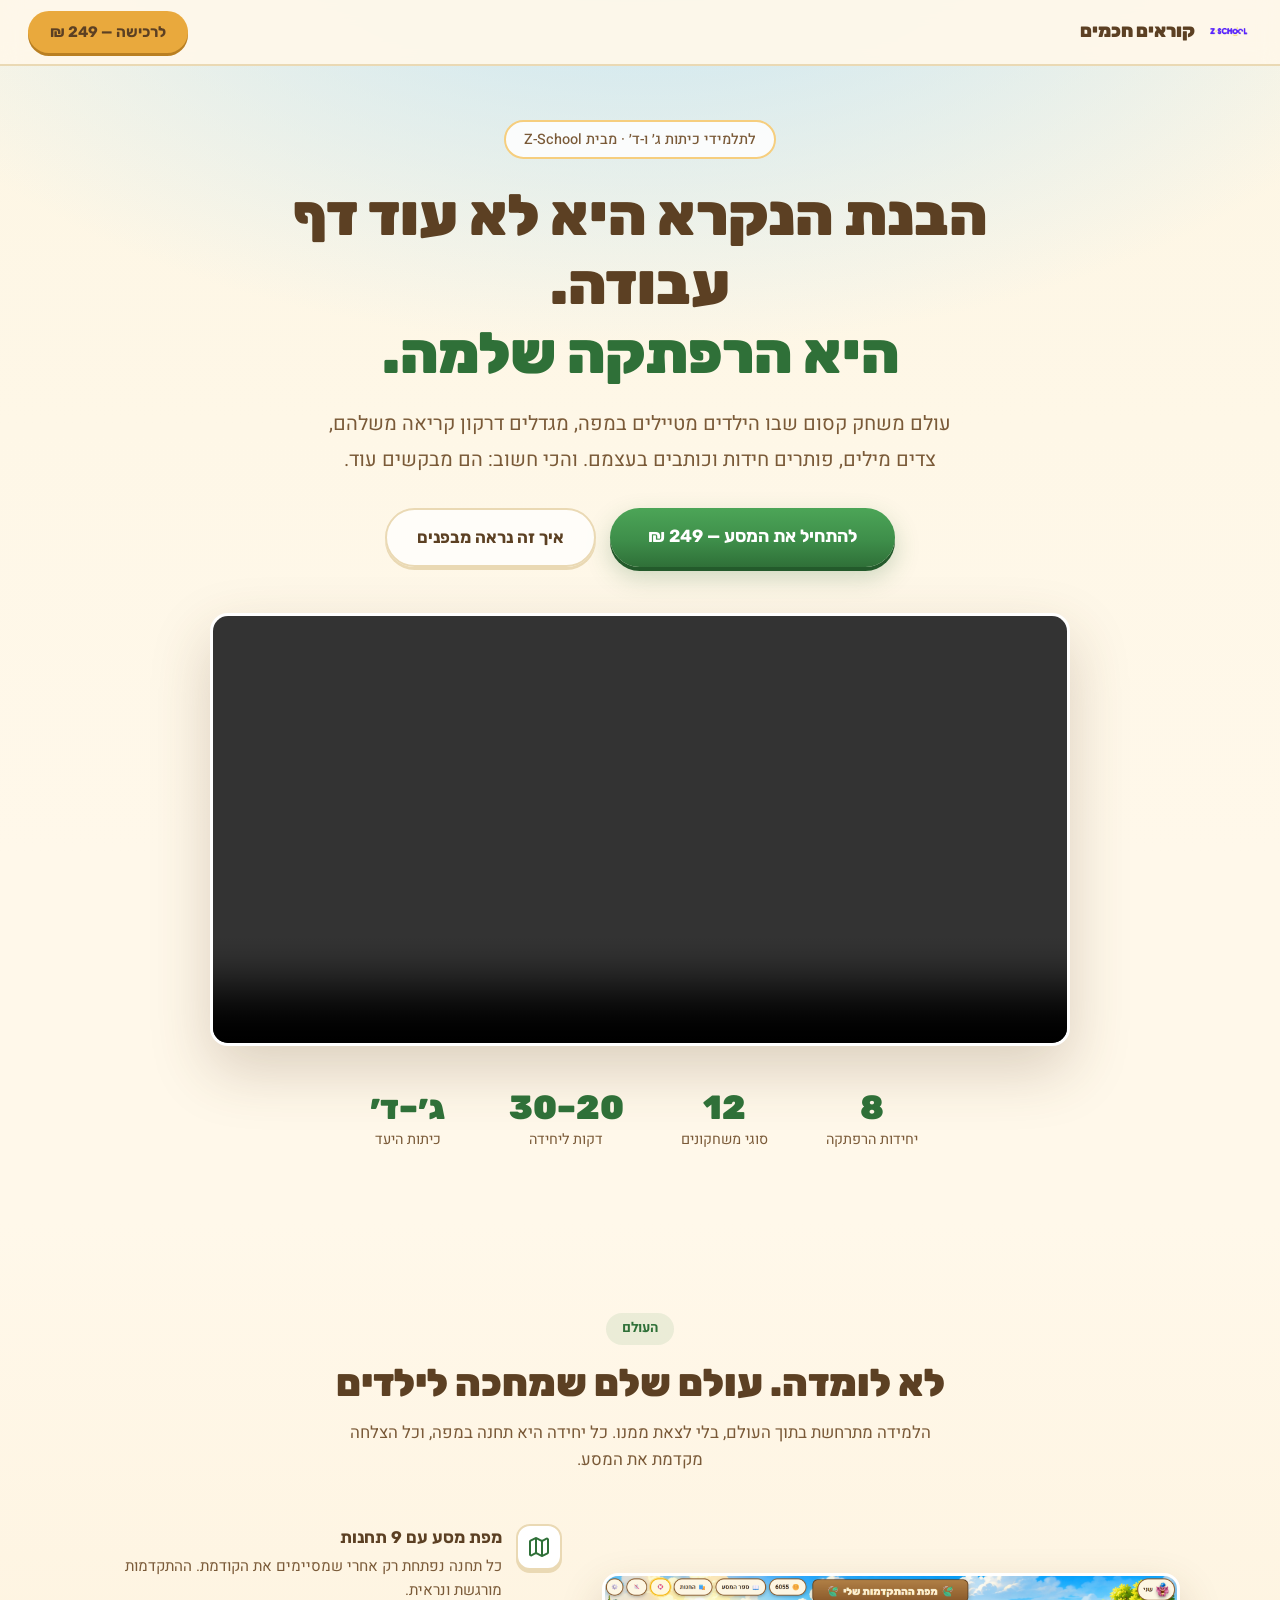
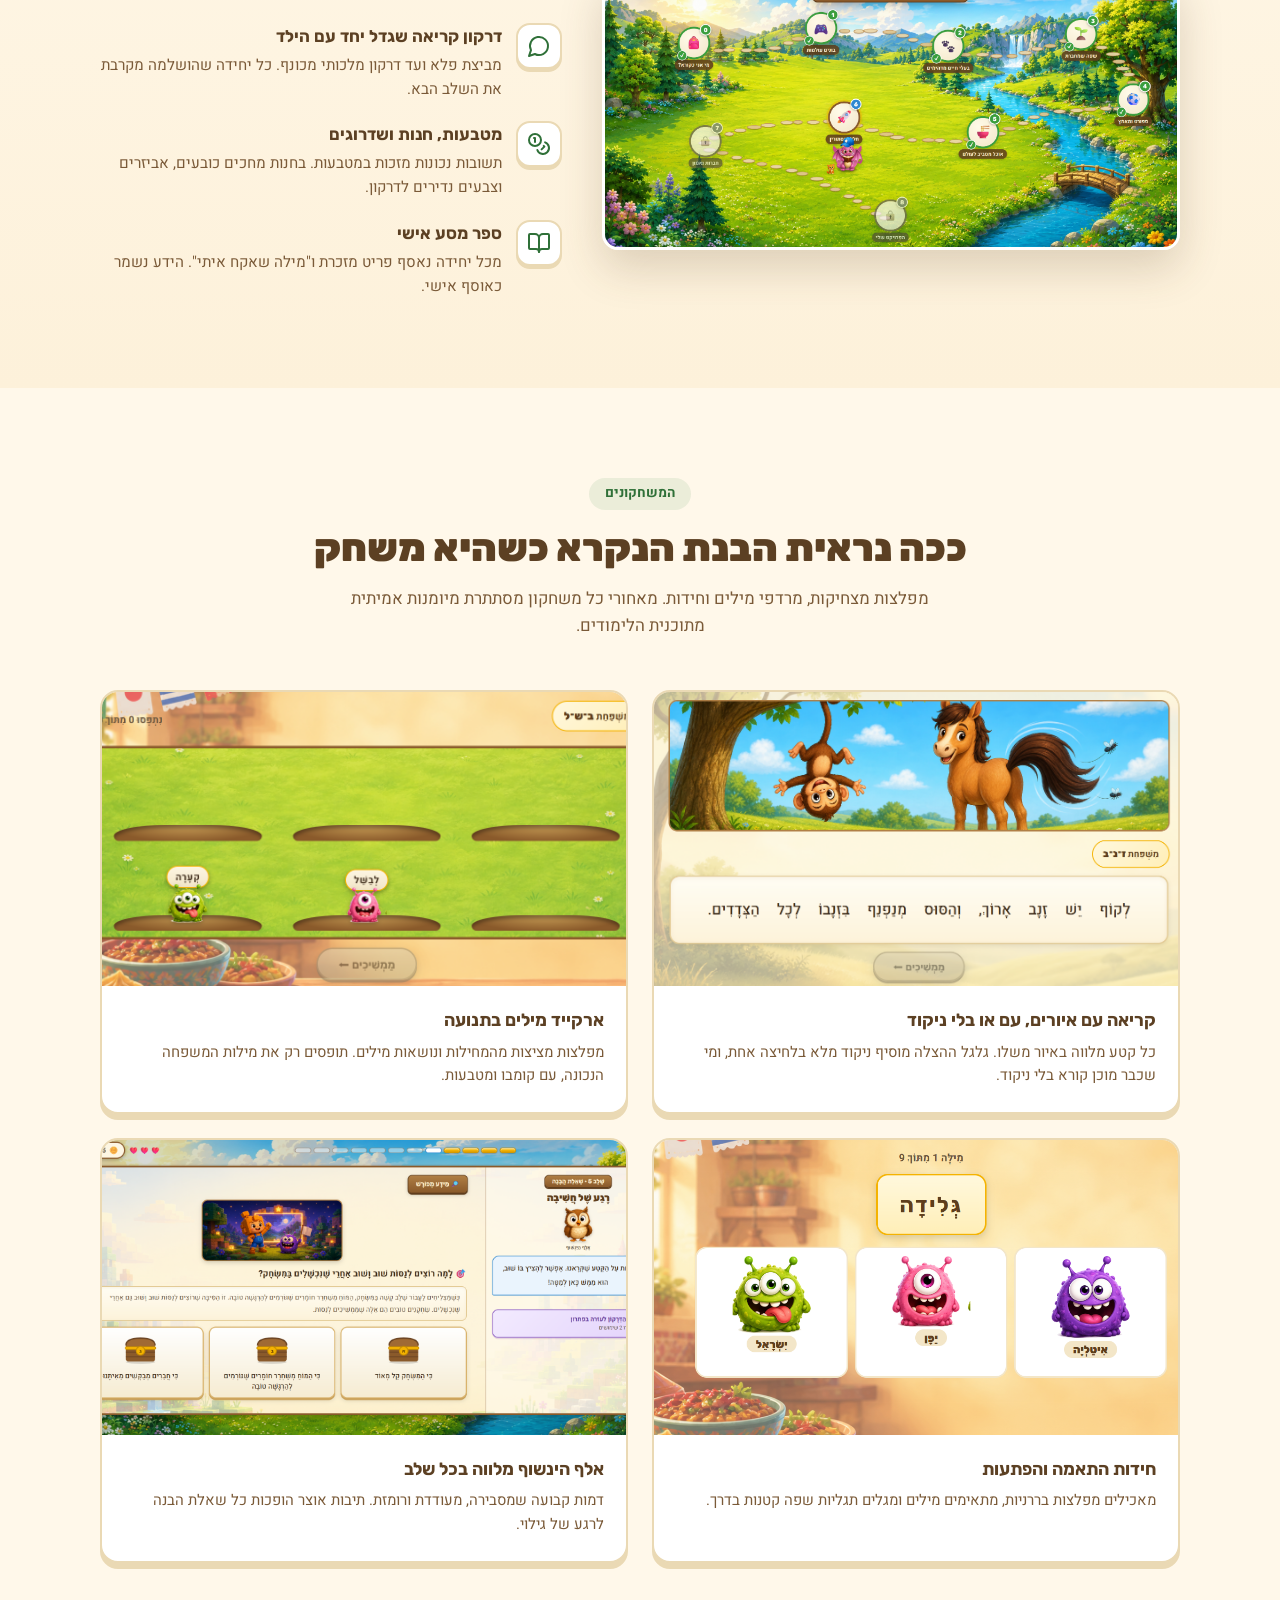
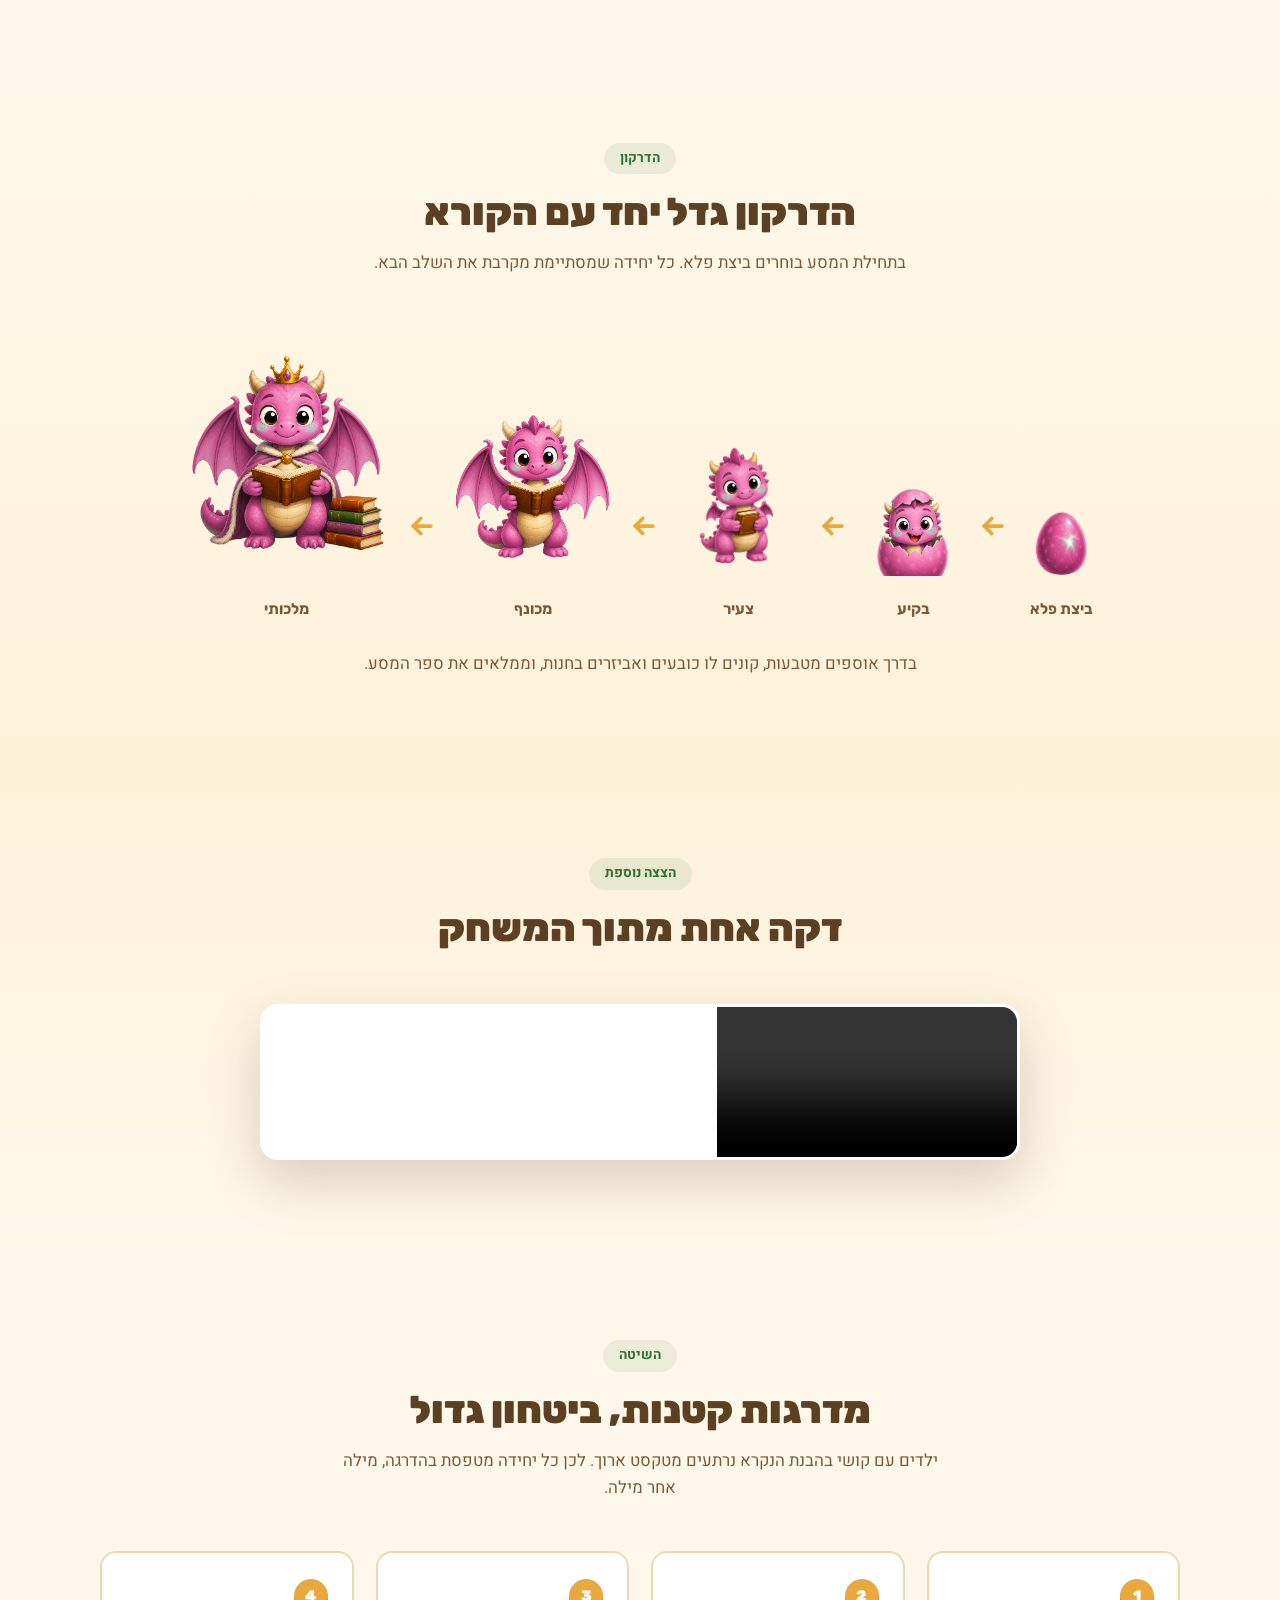
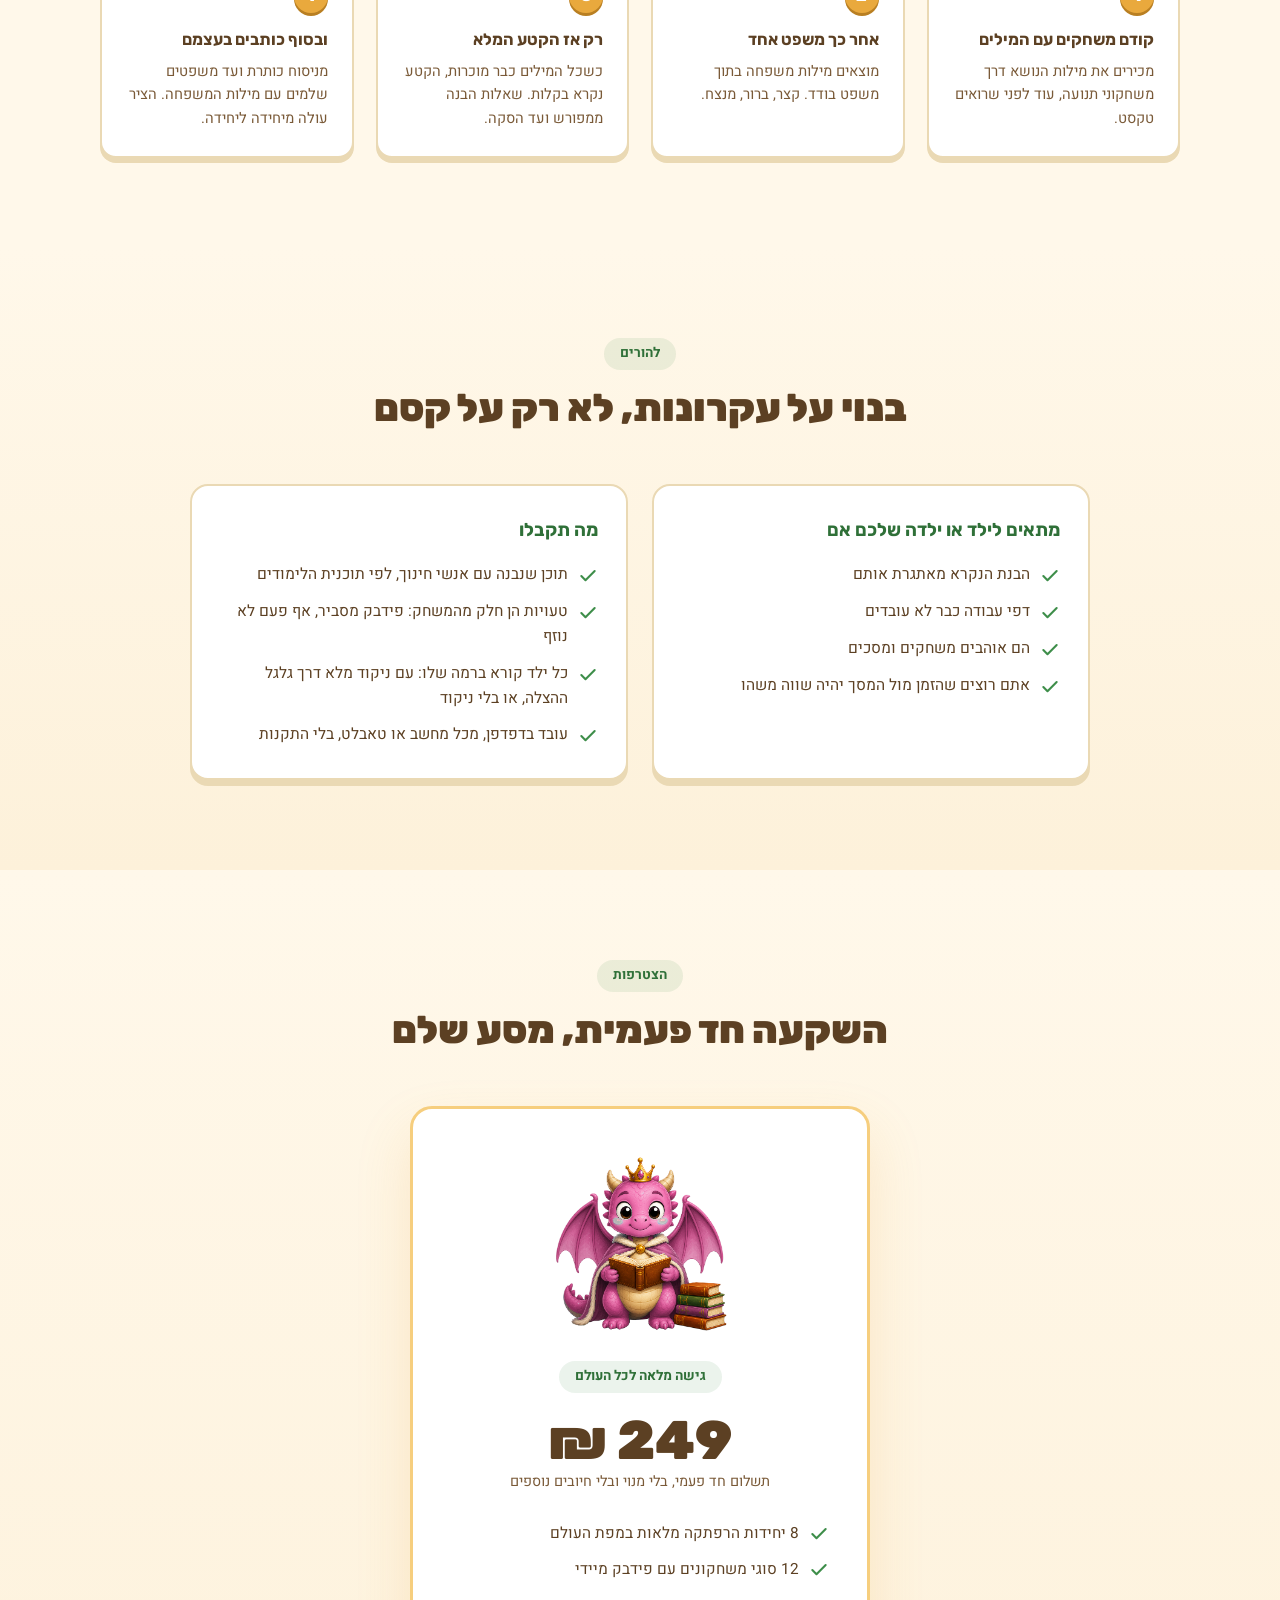
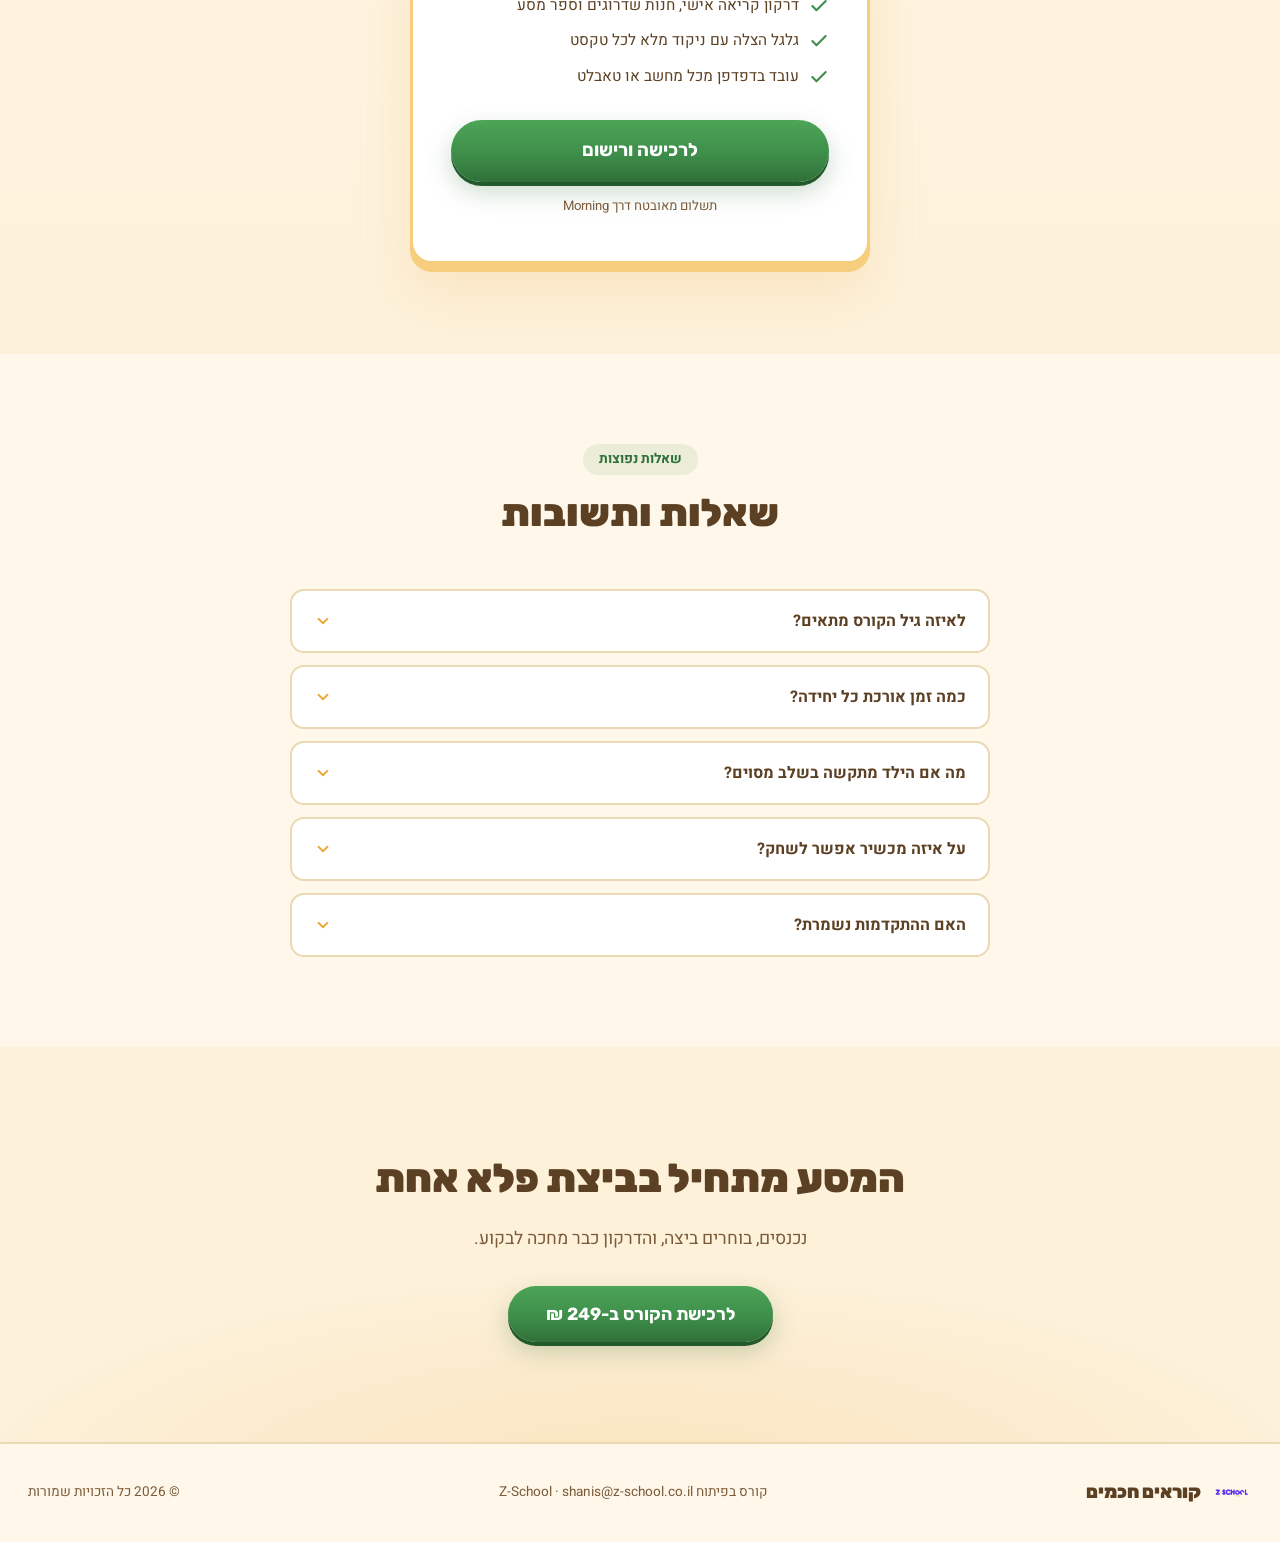
==== commit 8ad8771a: "דף נחיתה: סקשן אבולוציית הדרקון + דרקון מלכותי בכרטיס המחיר חמשת שלבי הדרקון עם חצים ותוויות בין המש" ====
--- a/landing/index.html
+++ b/landing/index.html
@@ -269,6 +269,51 @@
   .game-card .body { padding: 20px 22px 24px; }
   .game-card h3 { font-size: 1.1rem; font-weight: 700; margin-bottom: 6px; }
   .game-card p { font-size: 0.93rem; color: var(--brown-soft); }
+
+  /* ── DRAGON EVOLUTION ── */
+  .dragon-section { background: linear-gradient(180deg, var(--cream) 0%, var(--cream2) 100%); }
+
+  .dragon-row {
+    display: flex;
+    align-items: flex-end;
+    justify-content: center;
+    gap: clamp(4px, 1.2vw, 14px);
+    max-width: 920px;
+    margin: 0 auto;
+  }
+  .dragon-stage {
+    display: flex;
+    flex-direction: column;
+    align-items: center;
+    gap: 10px;
+  }
+  .dragon-stage img { width: auto; object-fit: contain; }
+  .dragon-stage span {
+    font-family: 'Rubik', sans-serif;
+    font-weight: 700;
+    font-size: clamp(0.7rem, 1.6vw, 0.95rem);
+    color: var(--brown-soft);
+  }
+  .st-0 img { height: clamp(52px, 8vw, 95px); }
+  .st-1 img { height: clamp(66px, 10.5vw, 125px); }
+  .st-2 img { height: clamp(84px, 13.5vw, 160px); }
+  .st-3 img { height: clamp(106px, 17vw, 200px); }
+  .st-4 img { height: clamp(136px, 22vw, 260px); }
+
+  .dragon-arrow {
+    width: clamp(16px, 2.6vw, 30px);
+    height: clamp(16px, 2.6vw, 30px);
+    stroke: var(--gold);
+    flex-shrink: 0;
+    margin-bottom: clamp(40px, 7vw, 80px);
+  }
+
+  .dragon-caption {
+    text-align: center;
+    color: var(--brown-soft);
+    margin-top: 30px;
+    font-size: 1.05rem;
+  }
 
   /* ── VIDEO ── */
   .video-section { background: linear-gradient(180deg, var(--cream2) 0%, var(--cream) 100%); }
@@ -596,6 +641,44 @@
   </div>
 </section>
 
+<!-- DRAGON EVOLUTION -->
+<section class="section dragon-section" id="dragon">
+  <div class="section-inner">
+    <div class="section-header">
+      <span class="section-tag">הדרקון</span>
+      <h2>הדרקון גדל יחד עם הקורא</h2>
+      <p>בתחילת המסע בוחרים ביצת פלא. כל יחידה שמסתיימת מקרבת את השלב הבא.</p>
+    </div>
+    <div class="dragon-row">
+      <div class="dragon-stage st-0">
+        <img src="assets/dragon-egg.png" alt="ביצת פלא ורודה נוצצת">
+        <span>ביצת פלא</span>
+      </div>
+      <svg class="dragon-arrow" viewBox="0 0 24 24" fill="none" stroke-width="3" stroke-linecap="round" stroke-linejoin="round"><path d="M19 12H5"/><path d="m11 18-6-6 6-6"/></svg>
+      <div class="dragon-stage st-1">
+        <img src="assets/dragon-hatch.png" alt="דרקון קטן בוקע מהביצה">
+        <span>בקיע</span>
+      </div>
+      <svg class="dragon-arrow" viewBox="0 0 24 24" fill="none" stroke-width="3" stroke-linecap="round" stroke-linejoin="round"><path d="M19 12H5"/><path d="m11 18-6-6 6-6"/></svg>
+      <div class="dragon-stage st-2">
+        <img src="assets/dragon-young.png" alt="דרקון צעיר מחזיק ספר">
+        <span>צעיר</span>
+      </div>
+      <svg class="dragon-arrow" viewBox="0 0 24 24" fill="none" stroke-width="3" stroke-linecap="round" stroke-linejoin="round"><path d="M19 12H5"/><path d="m11 18-6-6 6-6"/></svg>
+      <div class="dragon-stage st-3">
+        <img src="assets/dragon-winged.png" alt="דרקון מכונף קורא ספר">
+        <span>מכונף</span>
+      </div>
+      <svg class="dragon-arrow" viewBox="0 0 24 24" fill="none" stroke-width="3" stroke-linecap="round" stroke-linejoin="round"><path d="M19 12H5"/><path d="m11 18-6-6 6-6"/></svg>
+      <div class="dragon-stage st-4">
+        <img src="assets/dragon-royal.png" alt="דרקון מלכותי עם כתר, גלימה וערימת ספרים">
+        <span>מלכותי</span>
+      </div>
+    </div>
+    <p class="dragon-caption">בדרך אוספים מטבעות, קונים לו כובעים ואביזרים בחנות, וממלאים את ספר המסע.</p>
+  </div>
+</section>
+
 <!-- VIDEO -->
 <section class="section video-section">
   <div class="section-inner">
@@ -680,6 +763,7 @@
       <h2>השקעה חד פעמית, מסע שלם</h2>
     </div>
     <div class="pricing-card">
+      <img src="assets/dragon-royal.png" alt="הדרקון המלכותי" style="height:190px; width:auto; margin:0 auto 18px; display:block;">
       <span class="price-badge">גישה מלאה לכל העולם</span>
       <span class="price">249 ₪</span>
       <p class="price-note">תשלום חד פעמי, בלי מנוי ובלי חיובים נוספים</p>
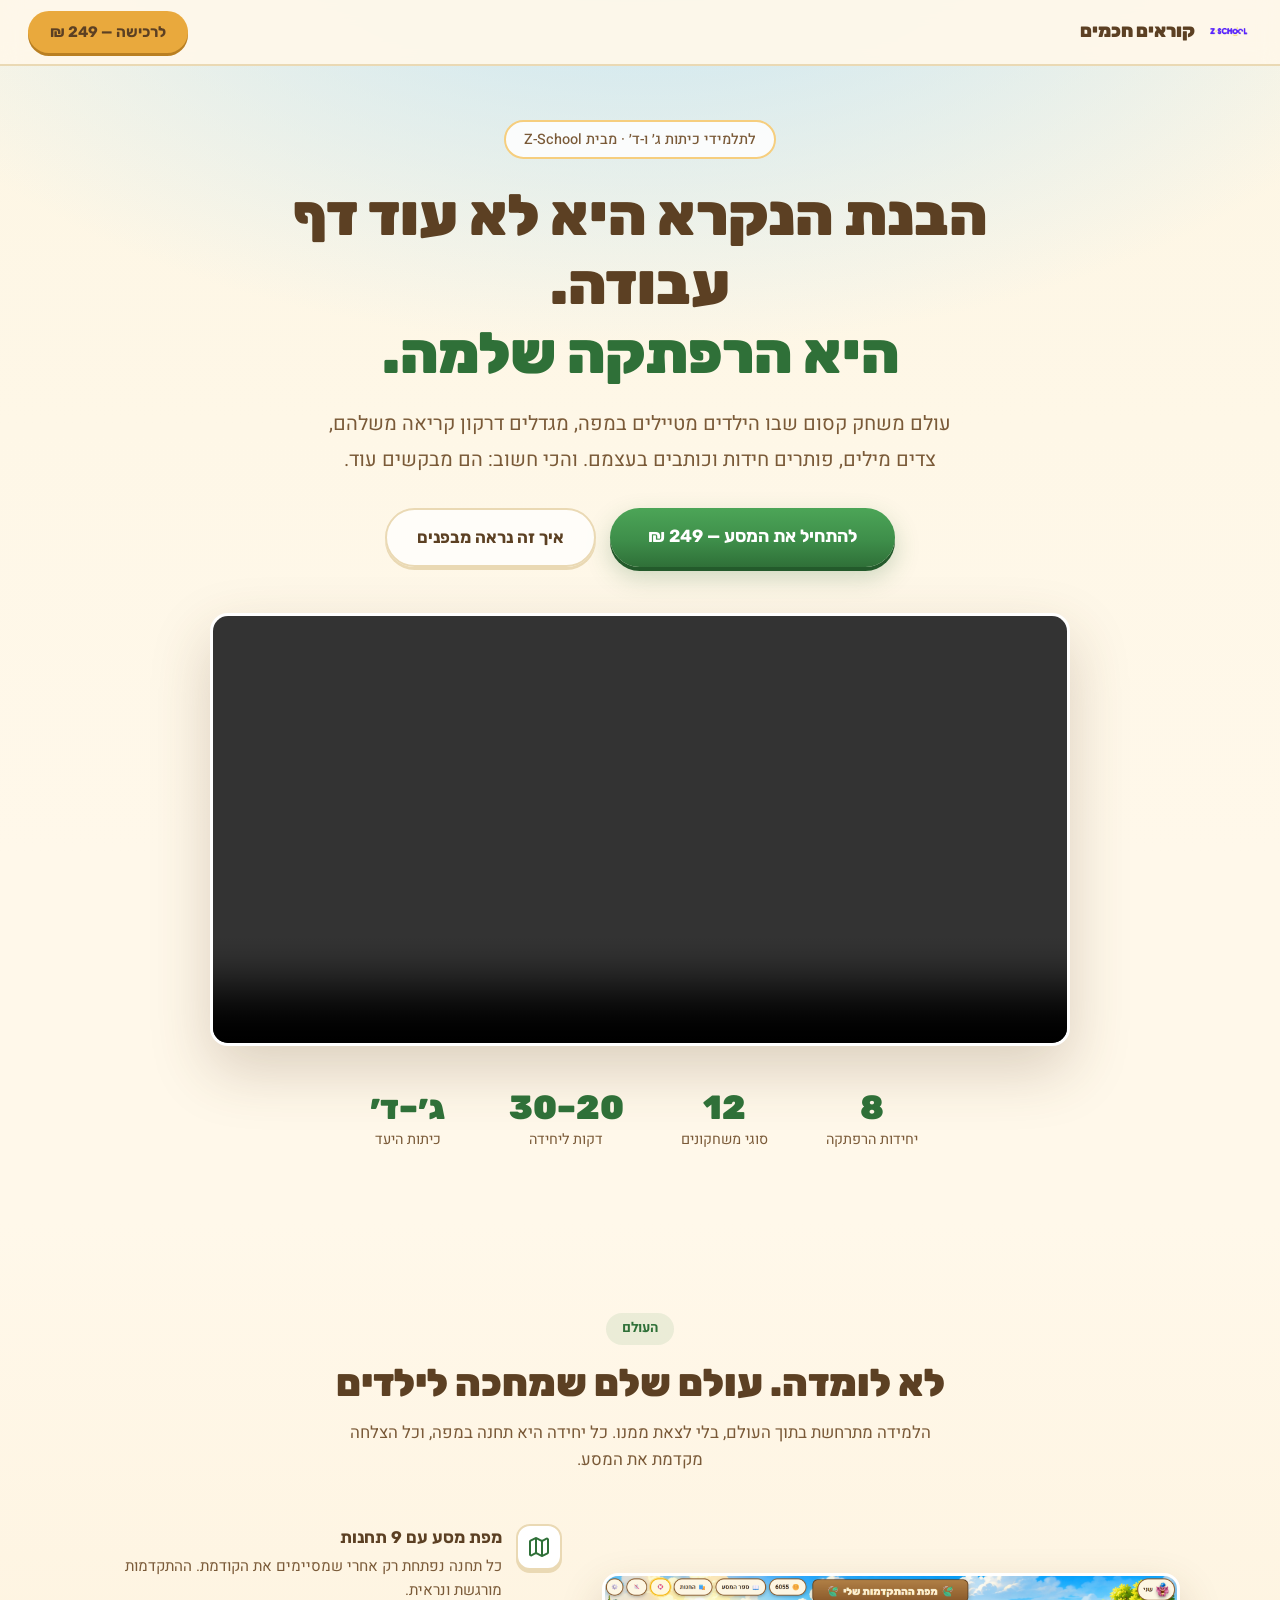
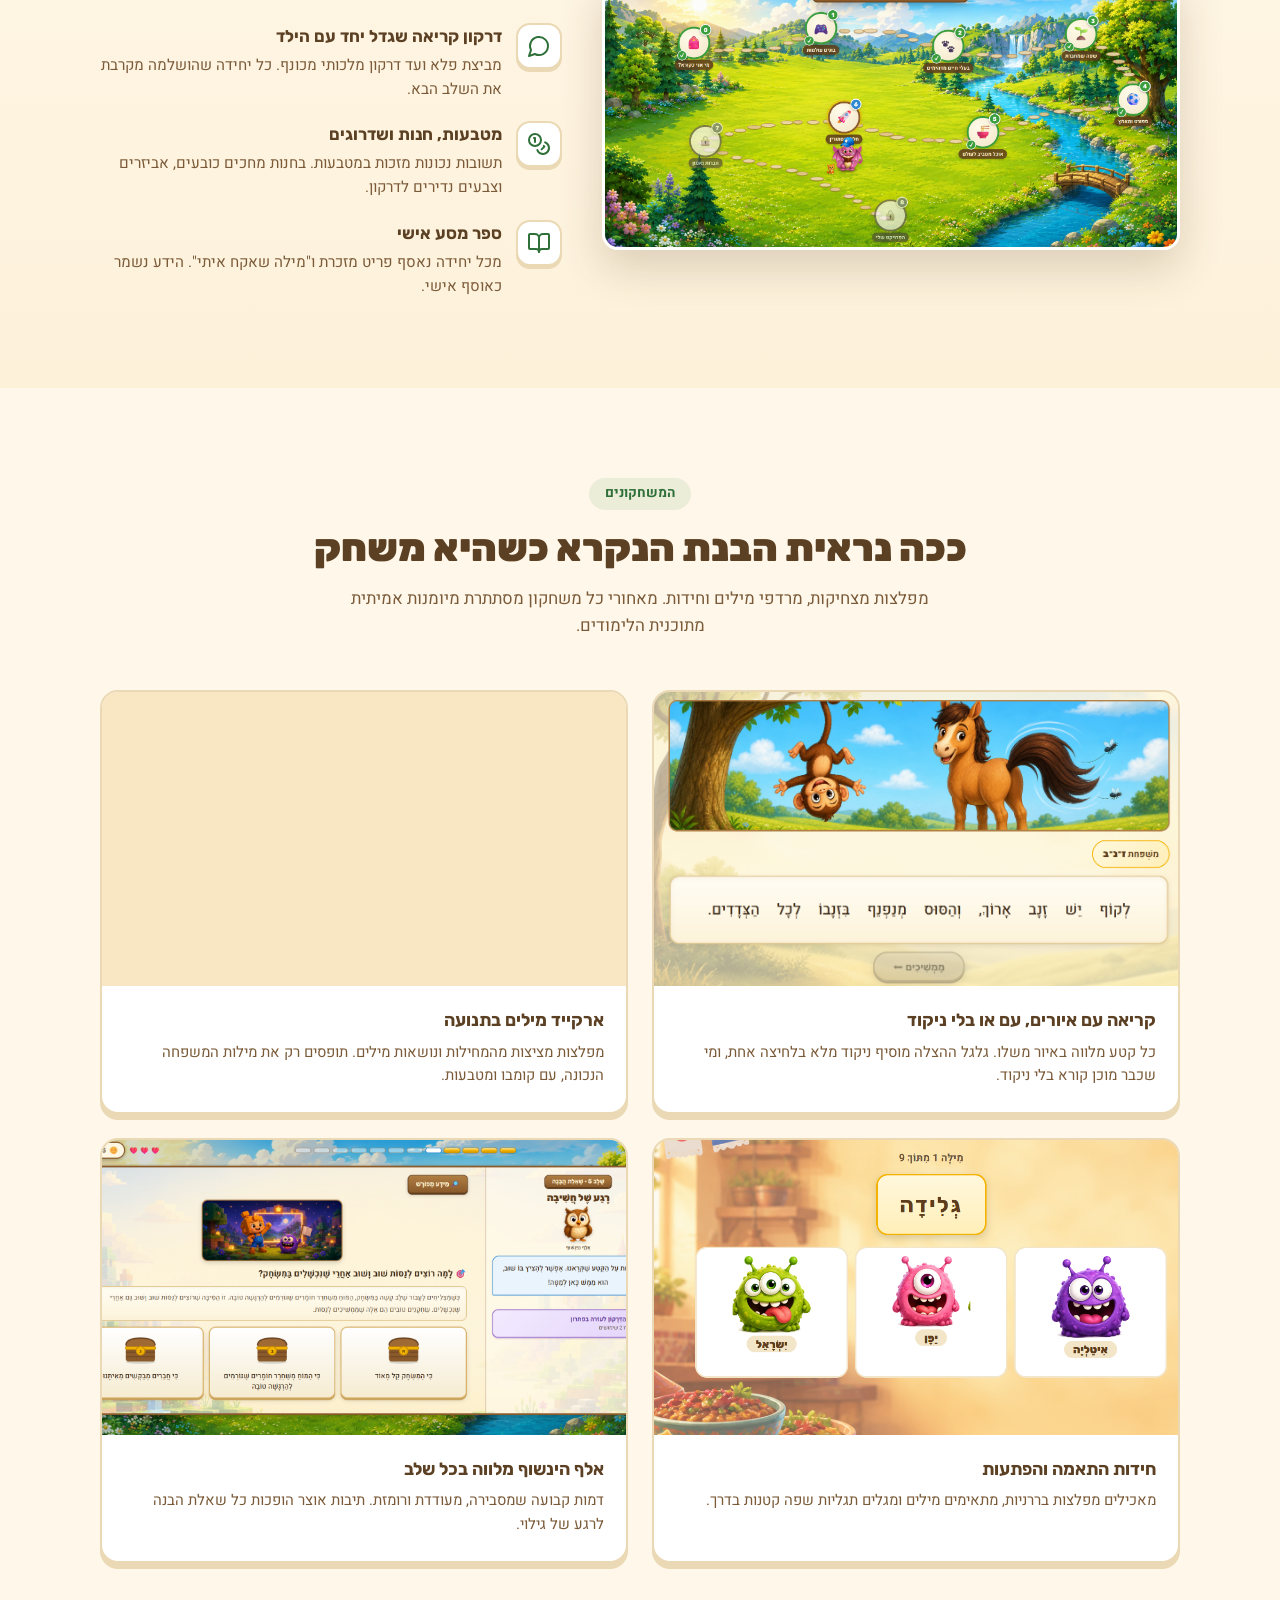
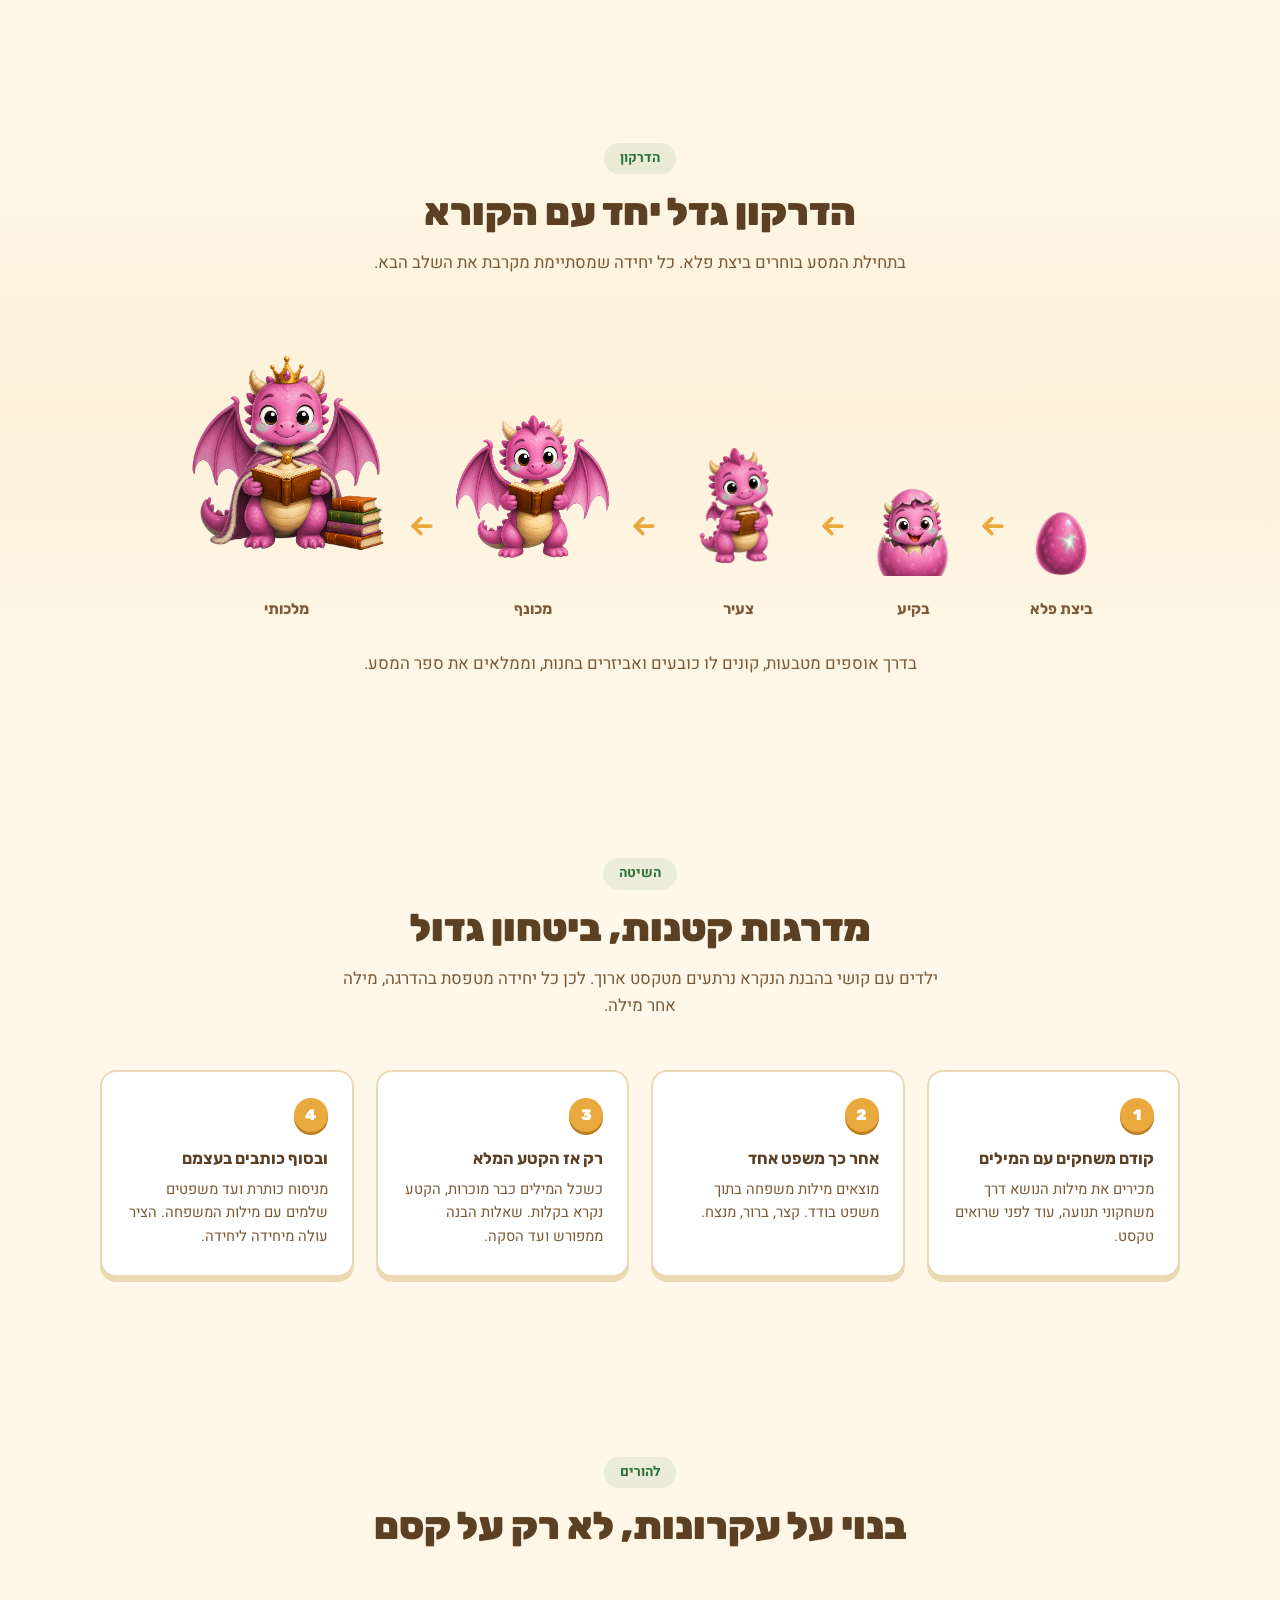
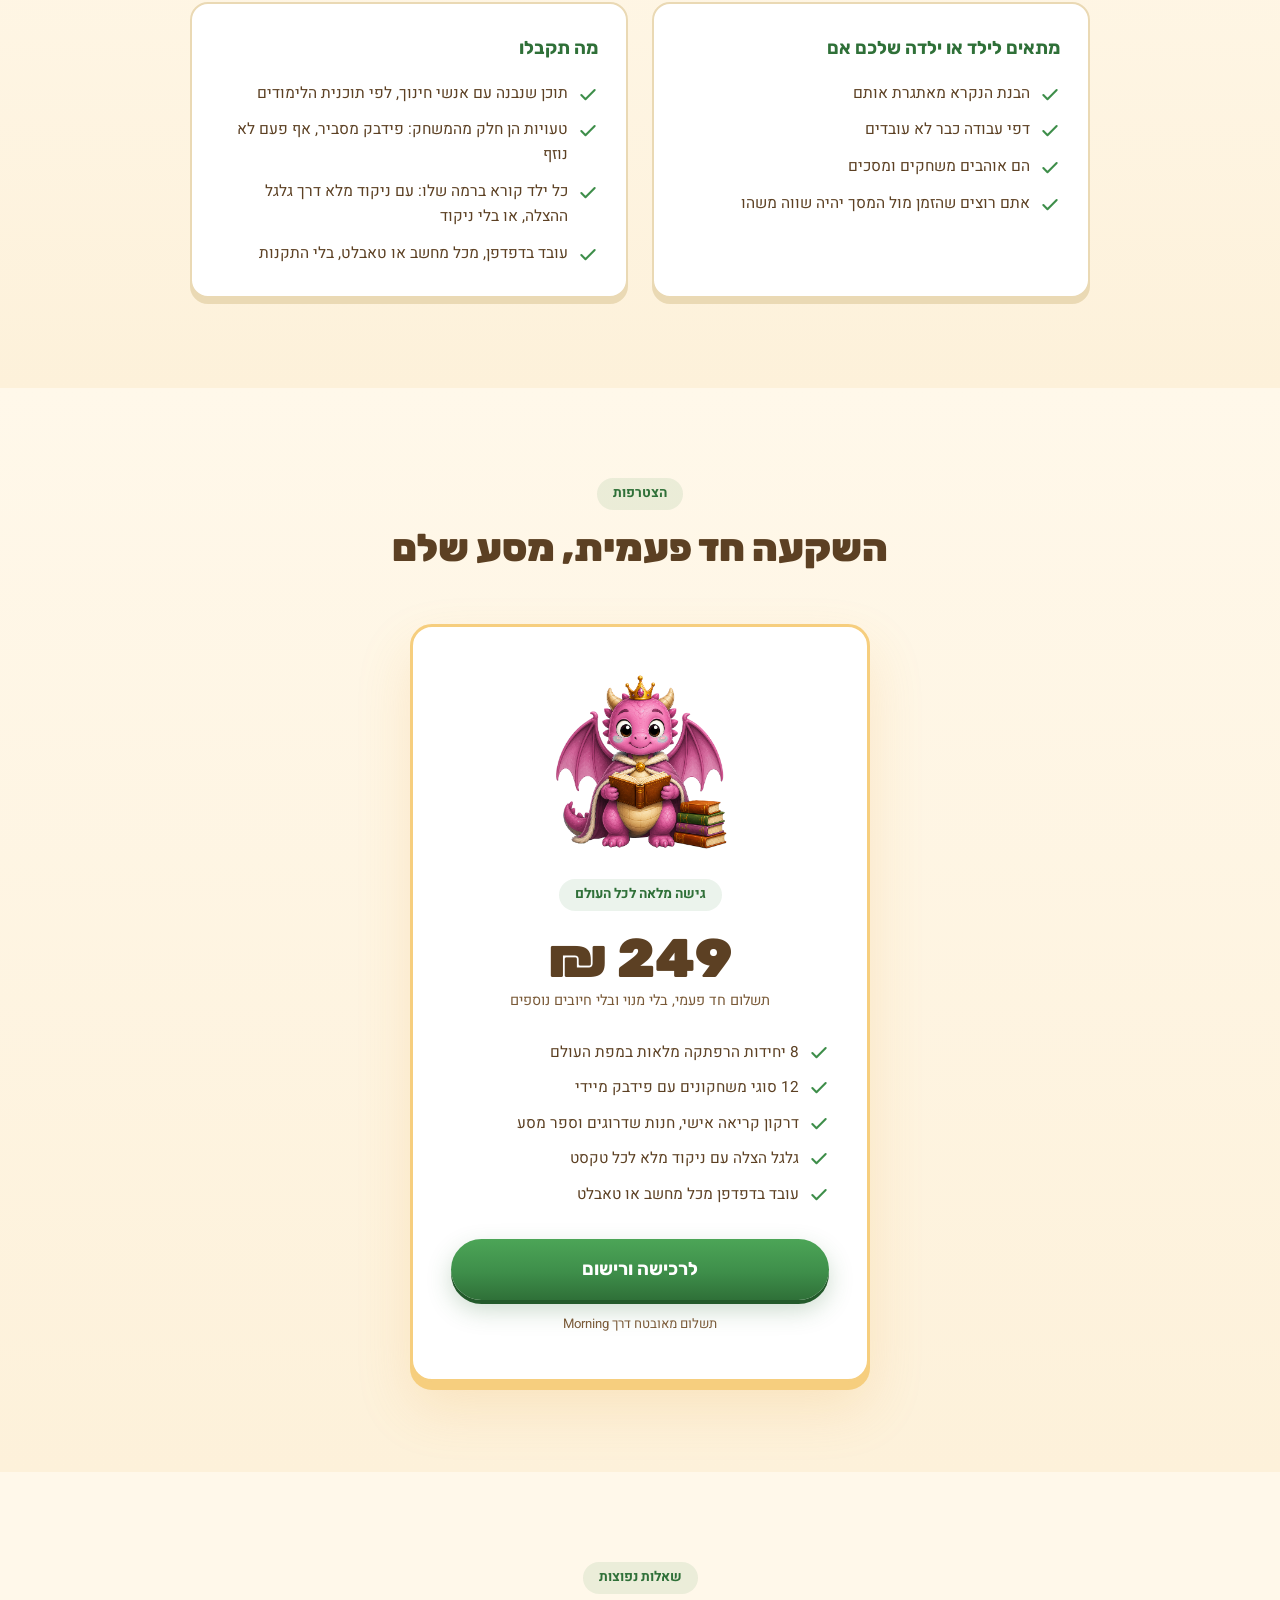
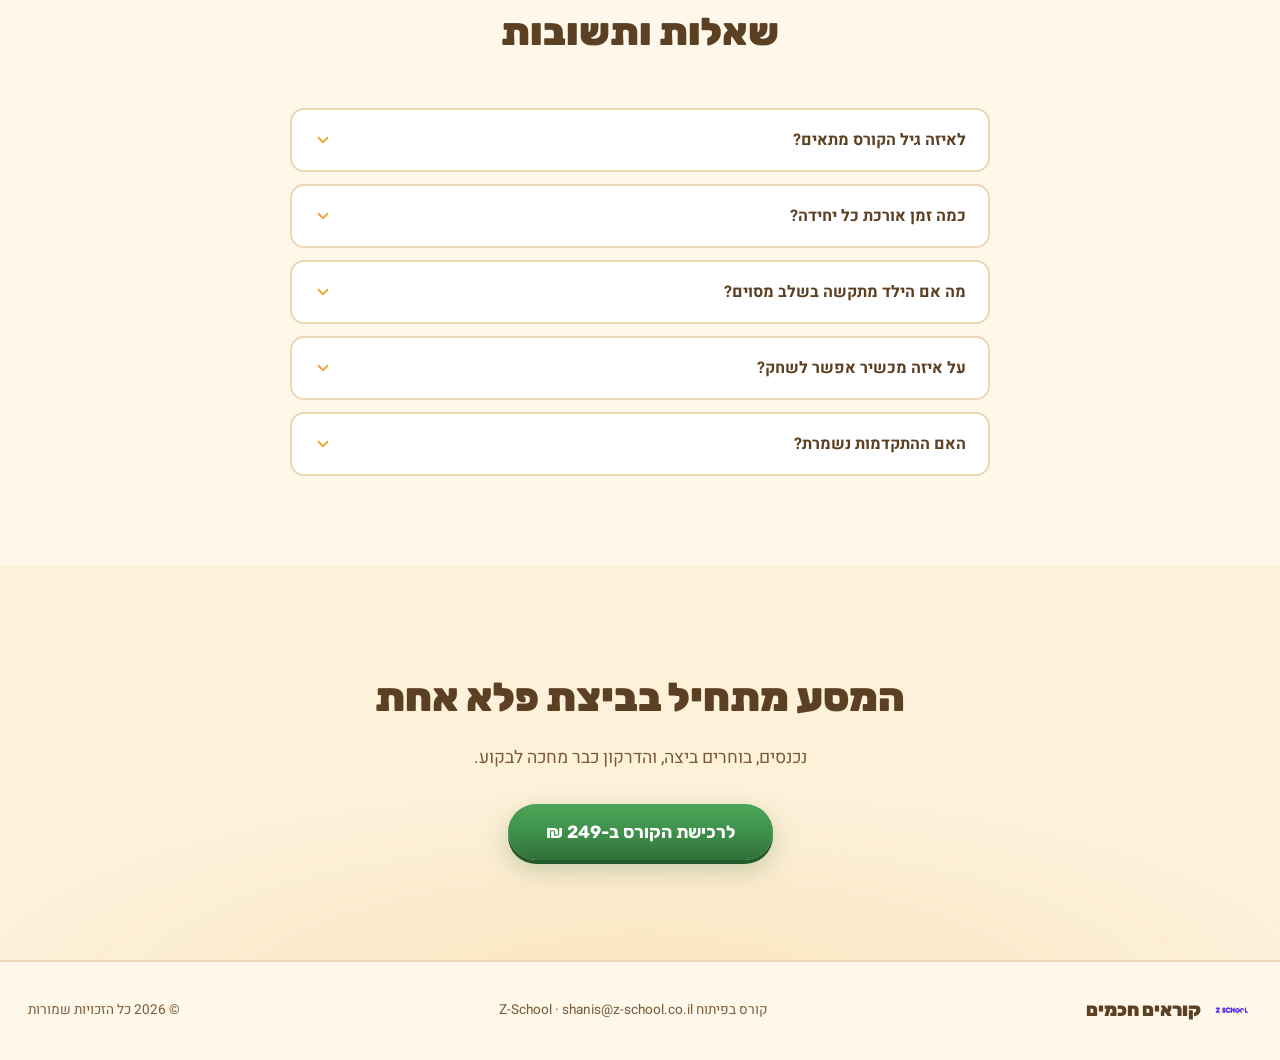
==== commit 460a588d: "דף נחיתה: סרטון המחבואים בכרטיס הארקייד במקום תמונה, הוסר סקשן הצצה נוספת Co-Authored-By: Claude Fab" ====
--- a/landing/index.html
+++ b/landing/index.html
@@ -265,13 +265,13 @@
   .game-card:hover { transform: translateY(-5px); box-shadow: 0 11px 0 var(--card-border), 0 18px 34px rgba(92,64,35,0.12); }
 
   .game-card .shot { aspect-ratio: 16/9; overflow: hidden; background: var(--parchment); }
-  .game-card .shot img { width: 100%; height: 100%; object-fit: cover; object-position: top; }
+  .game-card .shot img, .game-card .shot video { width: 100%; height: 100%; object-fit: cover; object-position: top; }
   .game-card .body { padding: 20px 22px 24px; }
   .game-card h3 { font-size: 1.1rem; font-weight: 700; margin-bottom: 6px; }
   .game-card p { font-size: 0.93rem; color: var(--brown-soft); }
 
   /* ── DRAGON EVOLUTION ── */
-  .dragon-section { background: linear-gradient(180deg, var(--cream) 0%, var(--cream2) 100%); }
+  .dragon-section { background: linear-gradient(180deg, var(--cream) 0%, var(--cream2) 50%, var(--cream) 100%); }
 
   .dragon-row {
     display: flex;
@@ -313,18 +313,6 @@
     color: var(--brown-soft);
     margin-top: 30px;
     font-size: 1.05rem;
-  }
-
-  /* ── VIDEO ── */
-  .video-section { background: linear-gradient(180deg, var(--cream2) 0%, var(--cream) 100%); }
-  .video-frame {
-    max-width: 760px;
-    margin: 0 auto;
-    border-radius: 18px;
-    overflow: hidden;
-    border: 3px solid #fff;
-    box-shadow: 0 22px 54px rgba(92,64,35,0.22);
-    background: #fff;
   }
 
   /* ── METHOD ── */
@@ -617,7 +605,7 @@
         </div>
       </div>
       <div class="game-card">
-        <div class="shot"><img src="assets/shot-mole.png" alt="משחק מחבואים: מפלצות מציצות ממחילות בדשא עם מילים"></div>
+        <div class="shot"><video src="assets/gameplay-2.mp4" autoplay muted loop playsinline aria-label="משחק מחבואים: מפלצות מציצות ממחילות בדשא עם מילים"></video></div>
         <div class="body">
           <h3>ארקייד מילים בתנועה</h3>
           <p>מפלצות מציצות מהמחילות ונושאות מילים. תופסים רק את מילות המשפחה הנכונה, עם קומבו ומטבעות.</p>
@@ -676,19 +664,6 @@
       </div>
     </div>
     <p class="dragon-caption">בדרך אוספים מטבעות, קונים לו כובעים ואביזרים בחנות, וממלאים את ספר המסע.</p>
-  </div>
-</section>
-
-<!-- VIDEO -->
-<section class="section video-section">
-  <div class="section-inner">
-    <div class="section-header">
-      <span class="section-tag">הצצה נוספת</span>
-      <h2>דקה אחת מתוך המשחק</h2>
-    </div>
-    <div class="video-frame">
-      <video src="assets/gameplay-2.mp4" muted loop playsinline controls preload="metadata" aria-label="קטע משחק נוסף מתוך קוראים חכמים"></video>
-    </div>
   </div>
 </section>
 
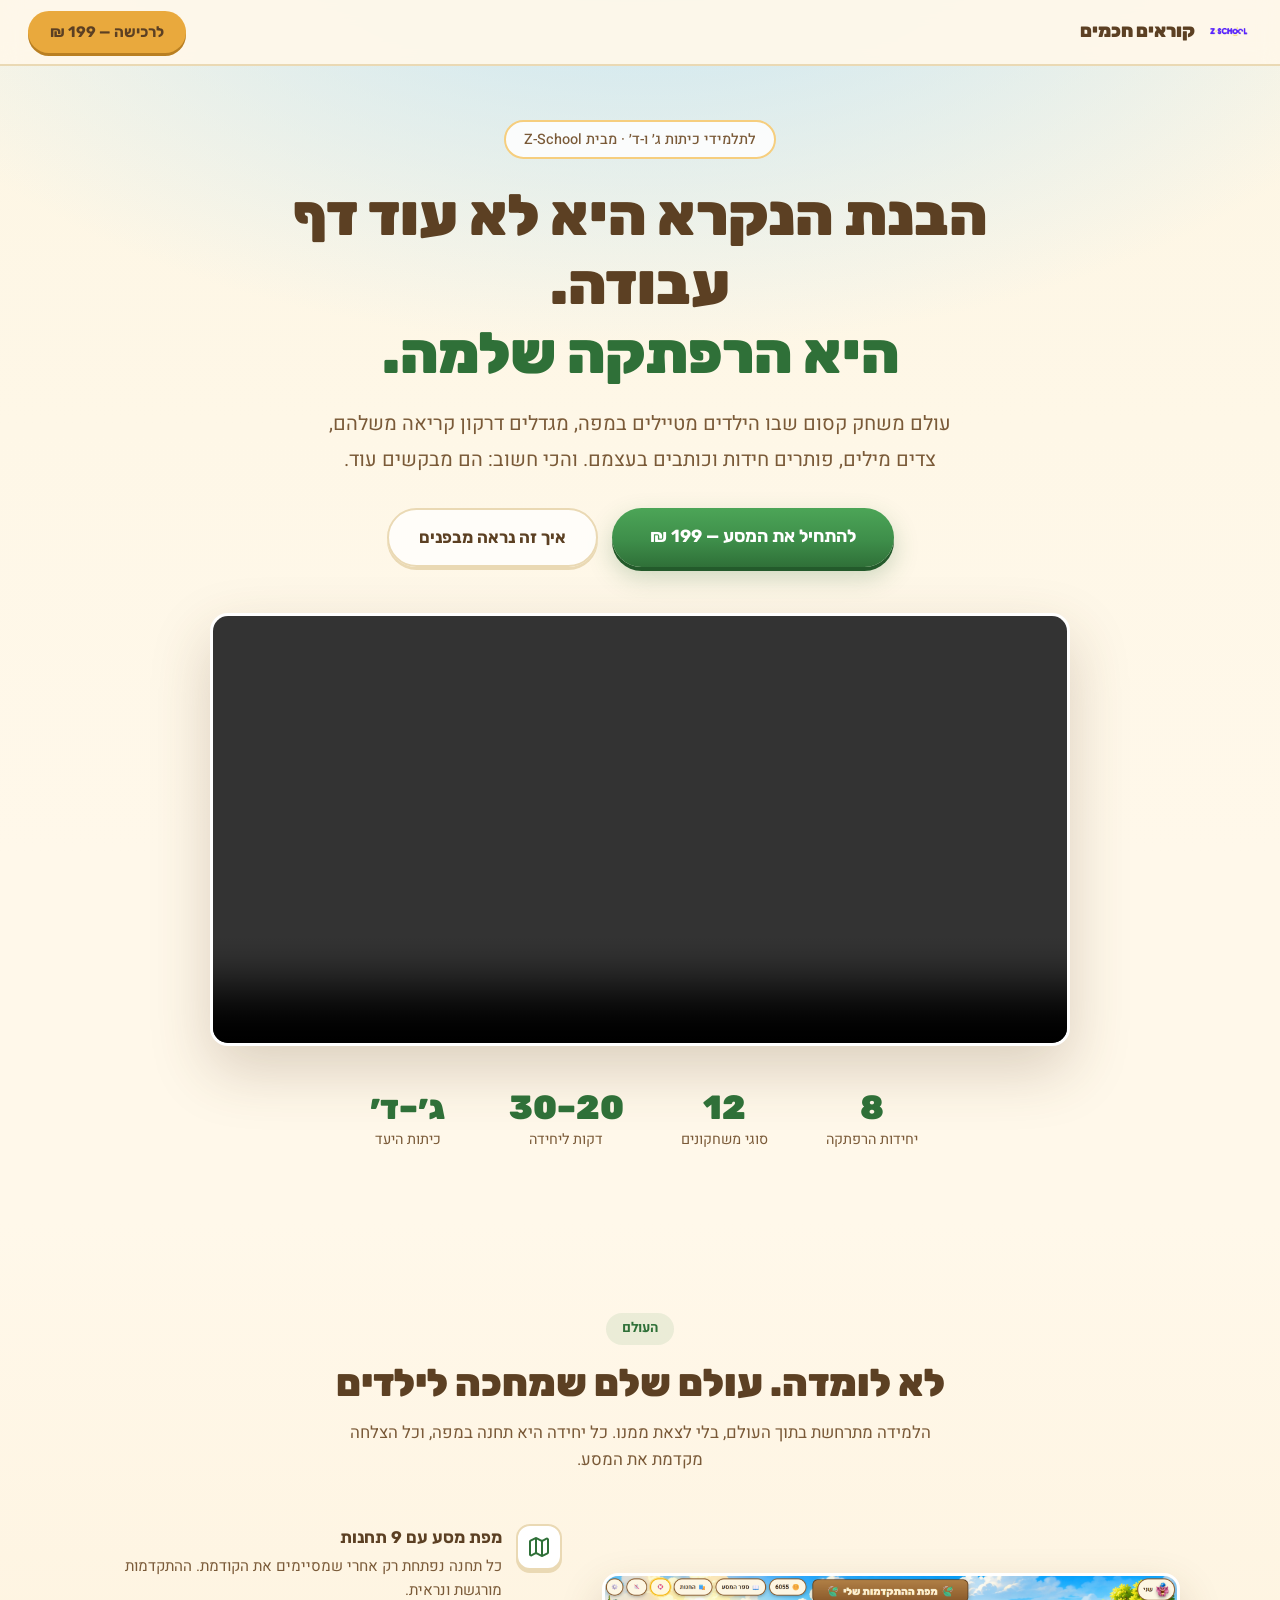
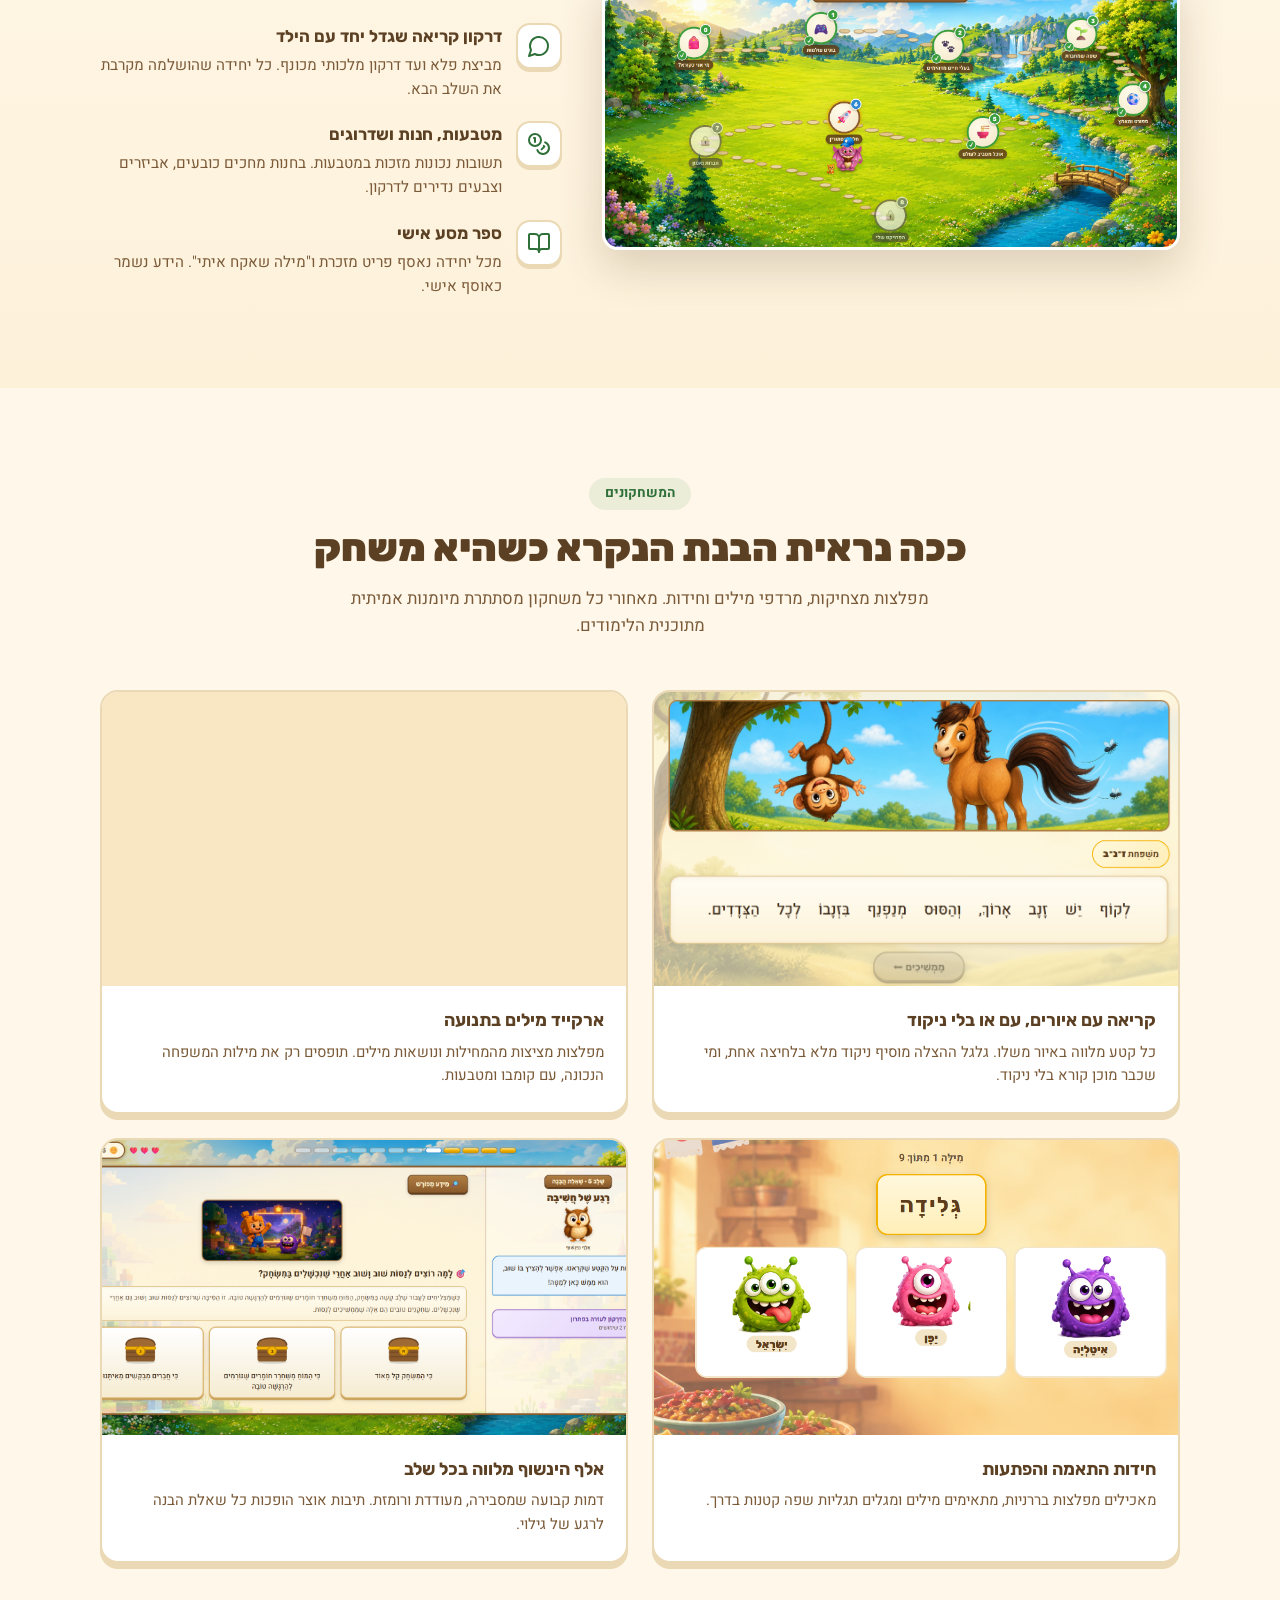
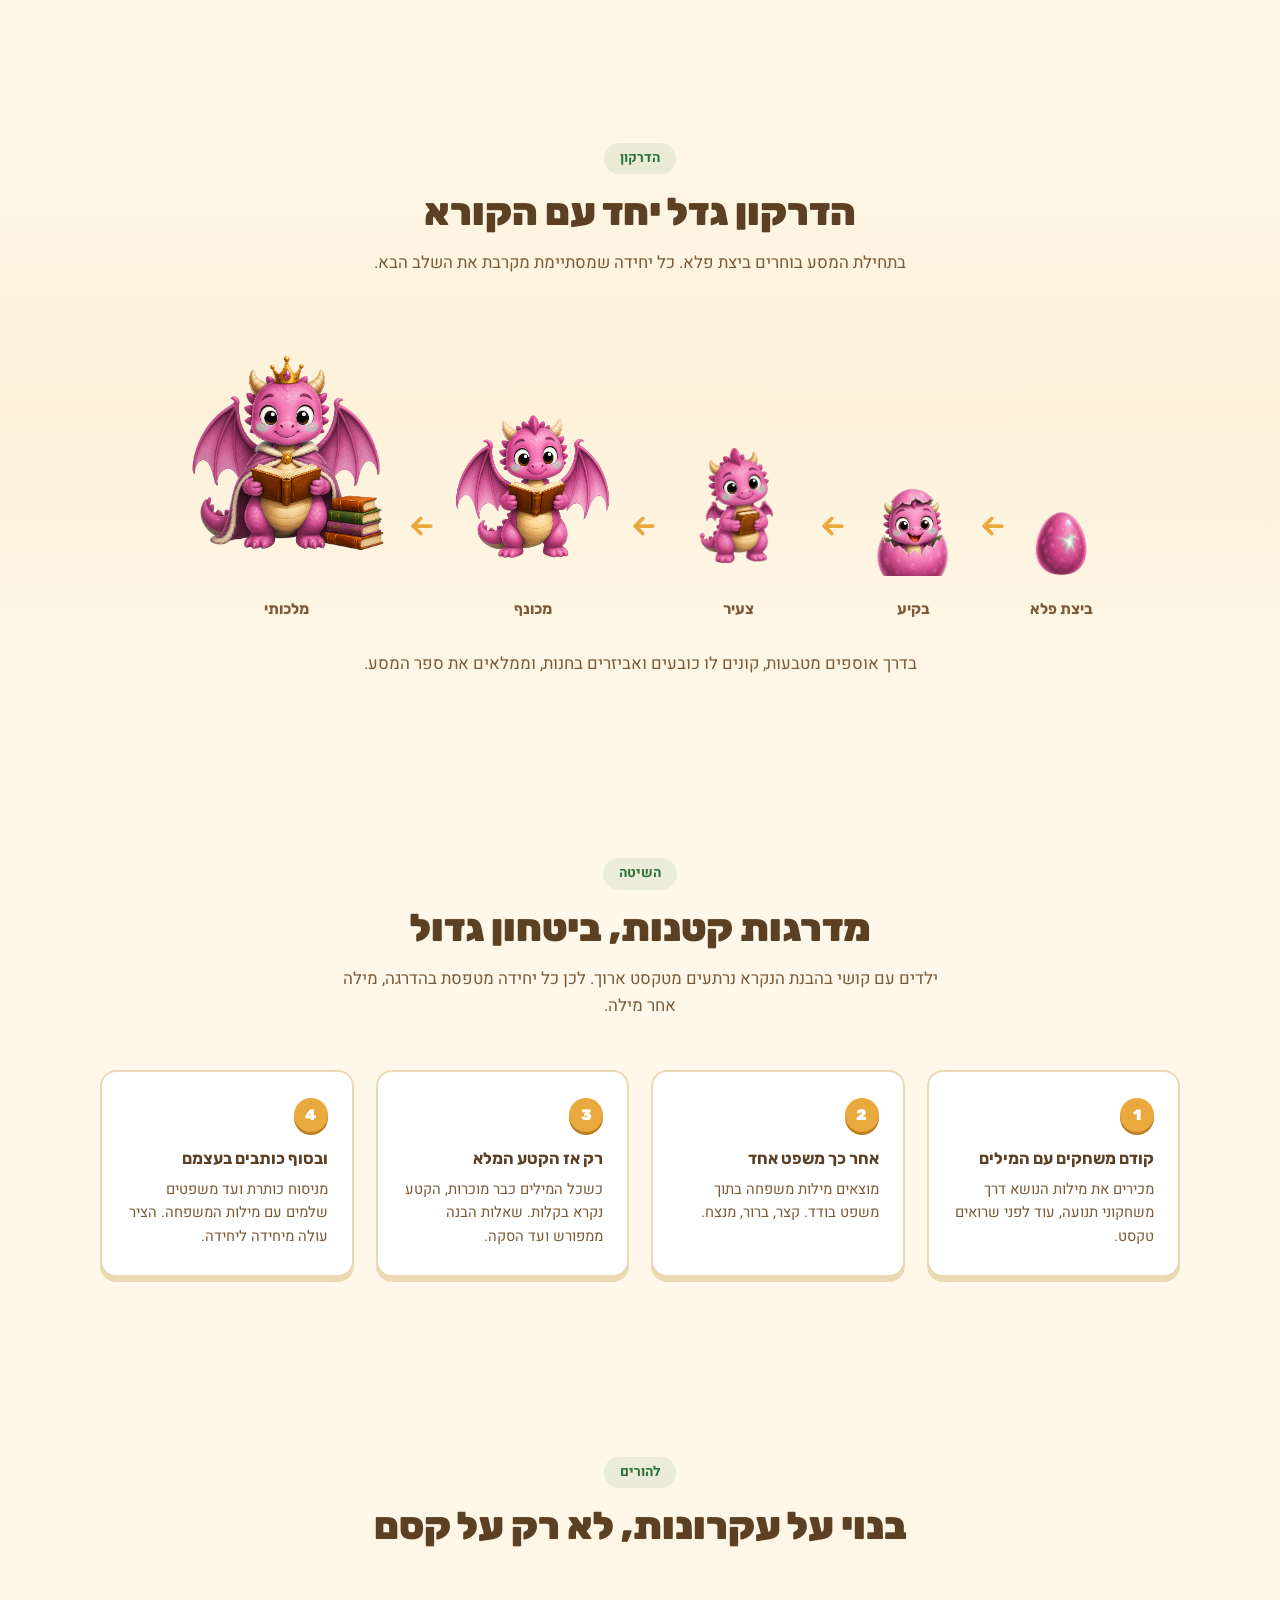
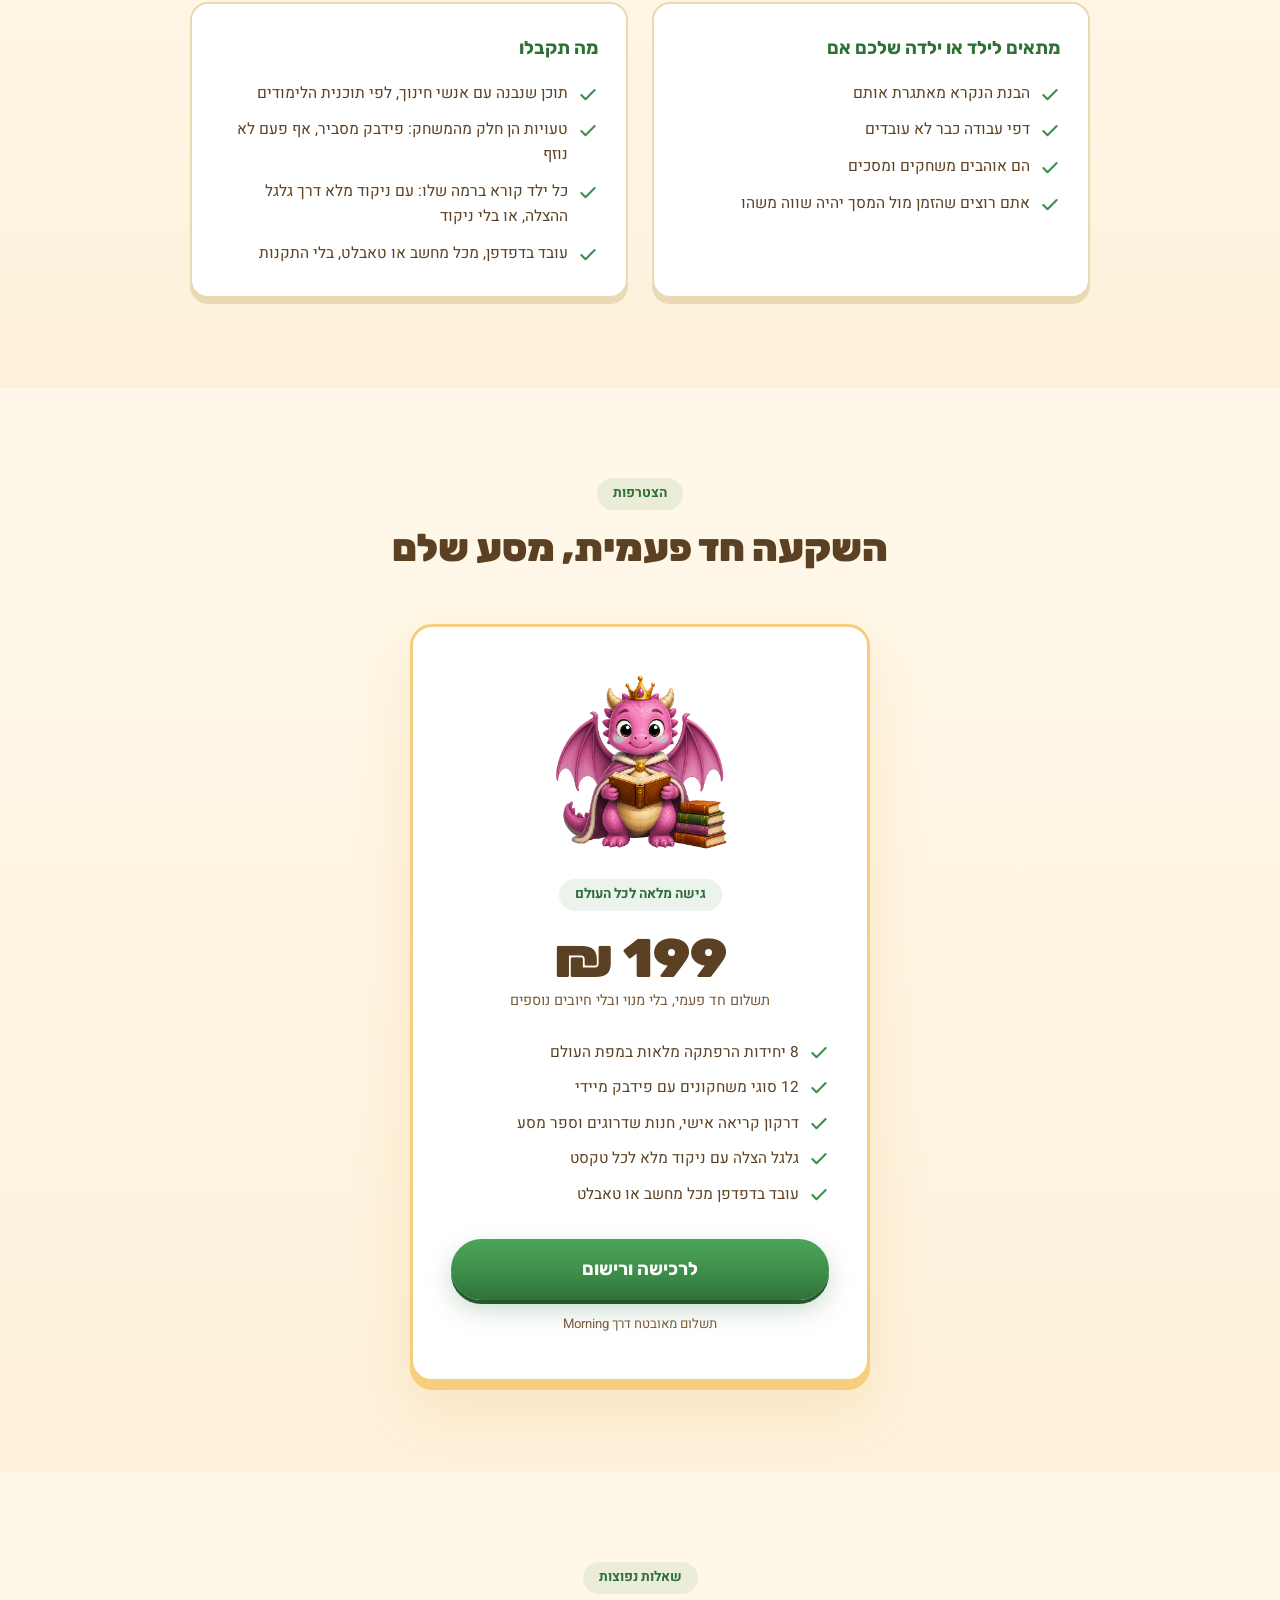
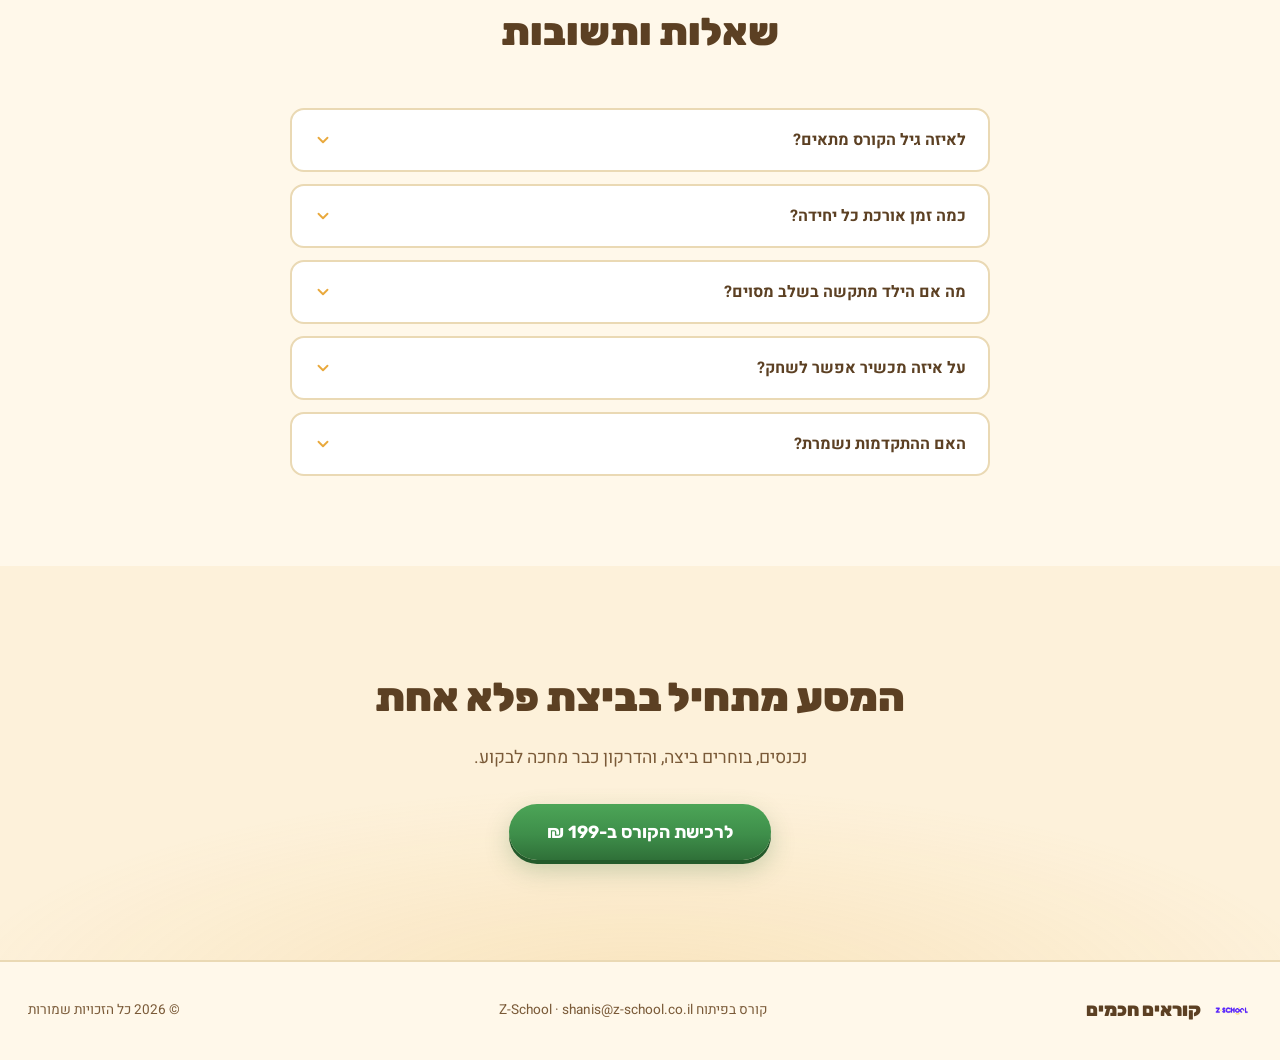
==== commit cb6cb8b8: "עדכון מחיר הקורס ל-199 ש"ח בדף הנחיתה" ====
--- a/landing/index.html
+++ b/landing/index.html
@@ -4,7 +4,7 @@
 <meta charset="UTF-8">
 <meta name="viewport" content="width=device-width, initial-scale=1.0">
 <title>קוראים חכמים — הבנת הנקרא כהרפתקה | Z-School</title>
-<meta name="description" content="קורס דיגיטלי להבנת הנקרא לכיתות ג׳ ו-ד׳: עולם משחק שלם עם דרקון שגדל, משחקוני מילים, וכתיבה הדרגתית. 8 יחידות של הרפתקה. 249 ₪ בלבד.">
+<meta name="description" content="קורס דיגיטלי להבנת הנקרא לכיתות ג׳ ו-ד׳: עולם משחק שלם עם דרקון שגדל, משחקוני מילים, וכתיבה הדרגתית. 8 יחידות של הרפתקה. 199 ₪ בלבד.">
 <link href="https://fonts.googleapis.com/css2?family=Rubik:wght@600;700;900&family=Heebo:wght@400;500;700&display=swap" rel="stylesheet">
 <style>
   :root {
@@ -503,7 +503,7 @@
     <img src="assets/zschool-logo.png" alt="Z-School">
     <strong>קוראים חכמים</strong>
   </a>
-  <a href="#pricing" class="btn btn-nav">לרכישה — 249 ₪</a>
+  <a href="#pricing" class="btn btn-nav">לרכישה — 199 ₪</a>
 </nav>
 
 <!-- HERO -->
@@ -518,7 +518,7 @@
     צדים מילים, פותרים חידות וכותבים בעצמם. והכי חשוב: הם מבקשים עוד.
   </p>
   <div class="hero-cta">
-    <a href="#pricing" class="btn btn-primary">להתחיל את המסע — 249 ₪</a>
+    <a href="#pricing" class="btn btn-primary">להתחיל את המסע — 199 ₪</a>
     <a href="#world" class="btn btn-ghost">איך זה נראה מבפנים</a>
   </div>
 
@@ -740,7 +740,7 @@
     <div class="pricing-card">
       <img src="assets/dragon-royal.png" alt="הדרקון המלכותי" style="height:190px; width:auto; margin:0 auto 18px; display:block;">
       <span class="price-badge">גישה מלאה לכל העולם</span>
-      <span class="price">249 ₪</span>
+      <span class="price">199 ₪</span>
       <p class="price-note">תשלום חד פעמי, בלי מנוי ובלי חיובים נוספים</p>
       <ul class="price-includes">
         <li><svg fill="none" stroke-width="2.5" stroke-linecap="round" stroke-linejoin="round" viewBox="0 0 24 24"><path d="M20 6 9 17l-5-5"/></svg>8 יחידות הרפתקה מלאות במפת העולם</li>
@@ -806,7 +806,7 @@
 <section class="cta-final">
   <h2>המסע מתחיל בביצת פלא אחת</h2>
   <p>נכנסים, בוחרים ביצה, והדרקון כבר מחכה לבקוע.</p>
-  <a href="https://mrng.to/6itj6W3jud" class="btn btn-primary" target="_blank" rel="noopener">לרכישת הקורס ב-249 ₪</a>
+  <a href="https://mrng.to/6itj6W3jud" class="btn btn-primary" target="_blank" rel="noopener">לרכישת הקורס ב-199 ₪</a>
 </section>
 
 <!-- FOOTER -->
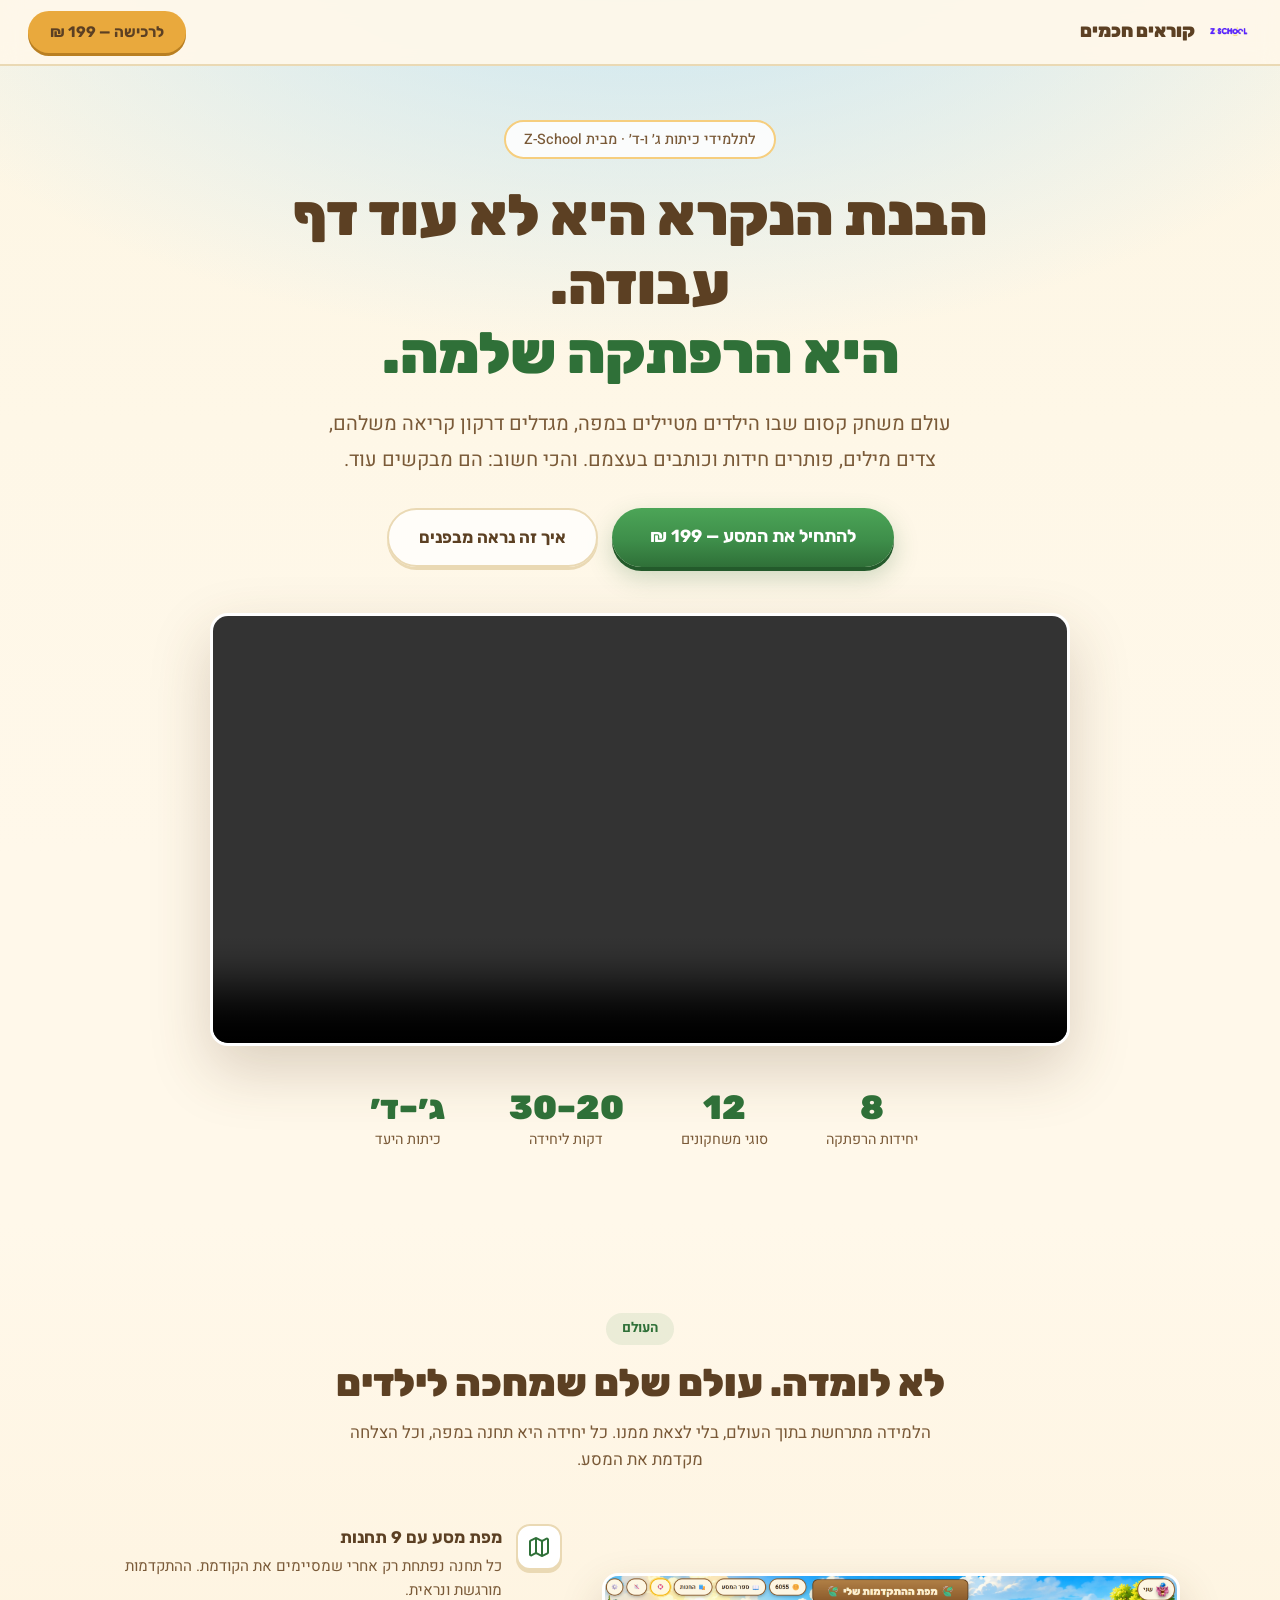
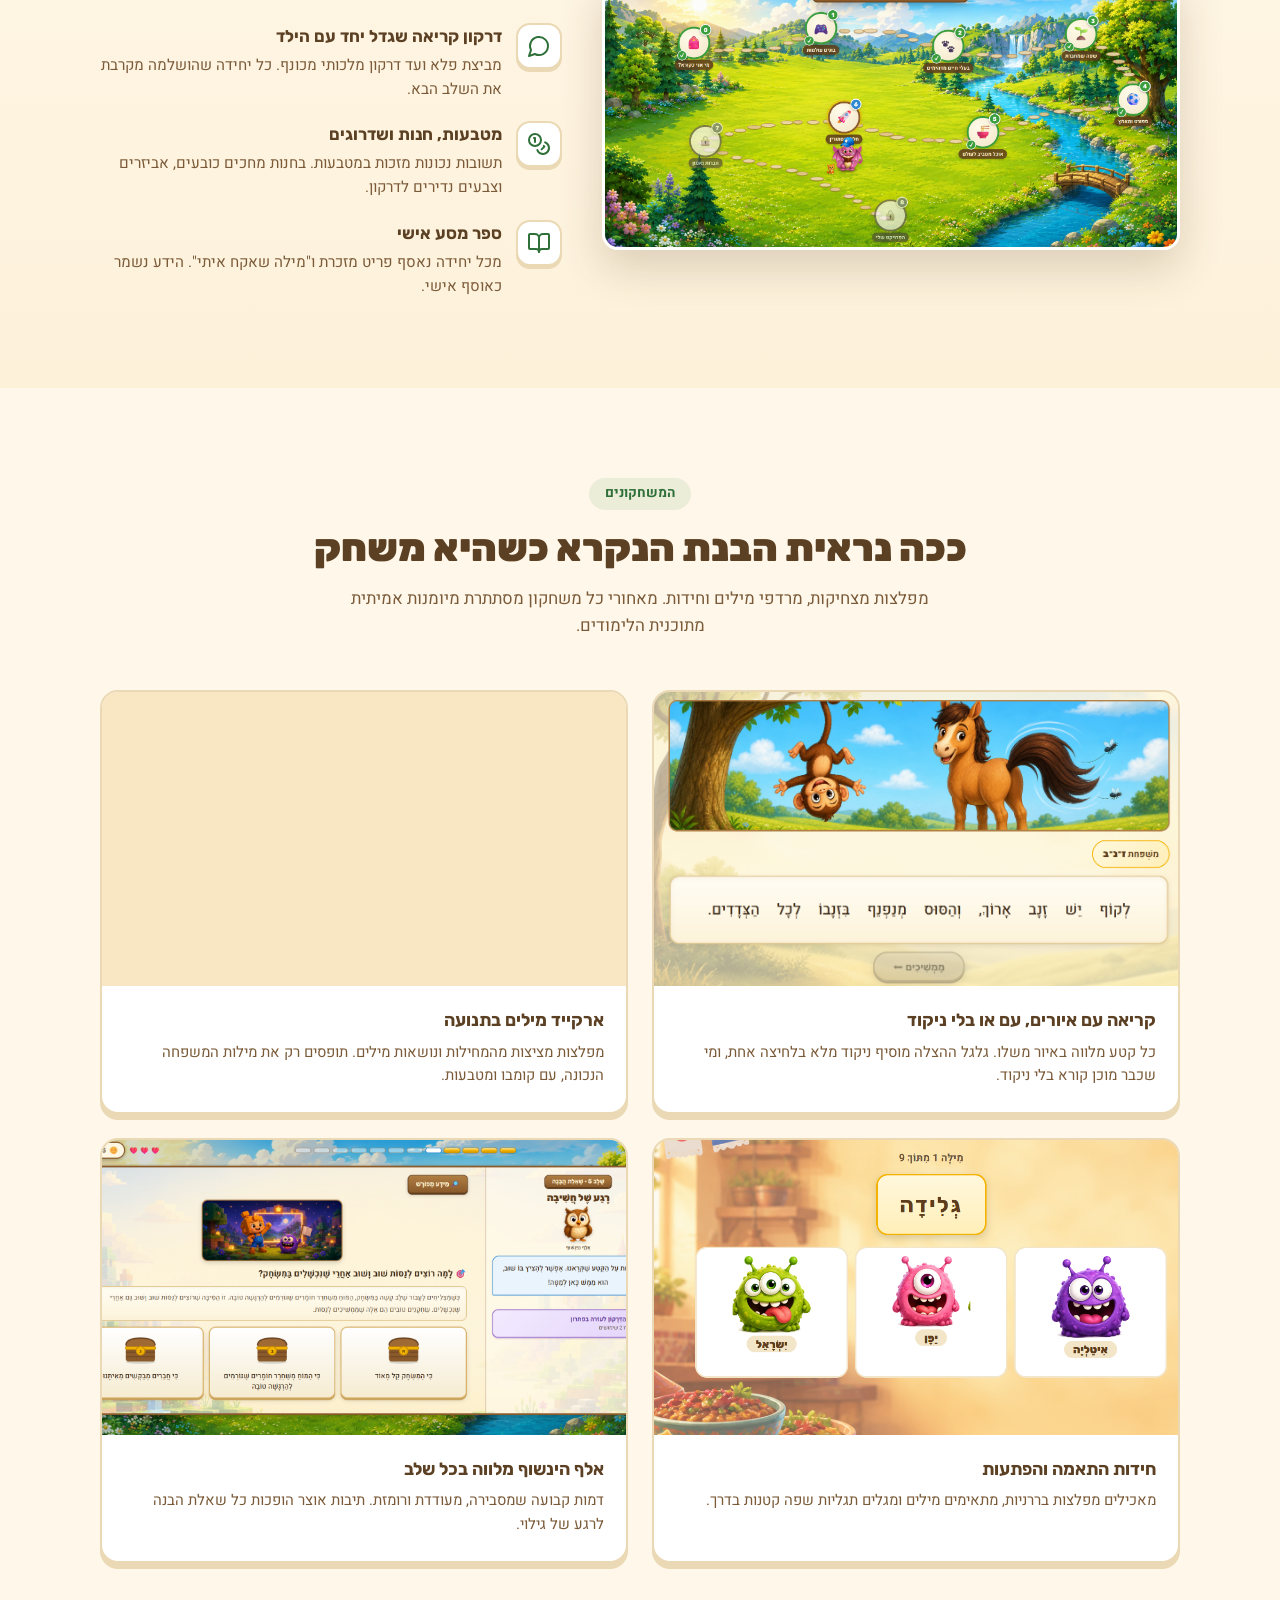
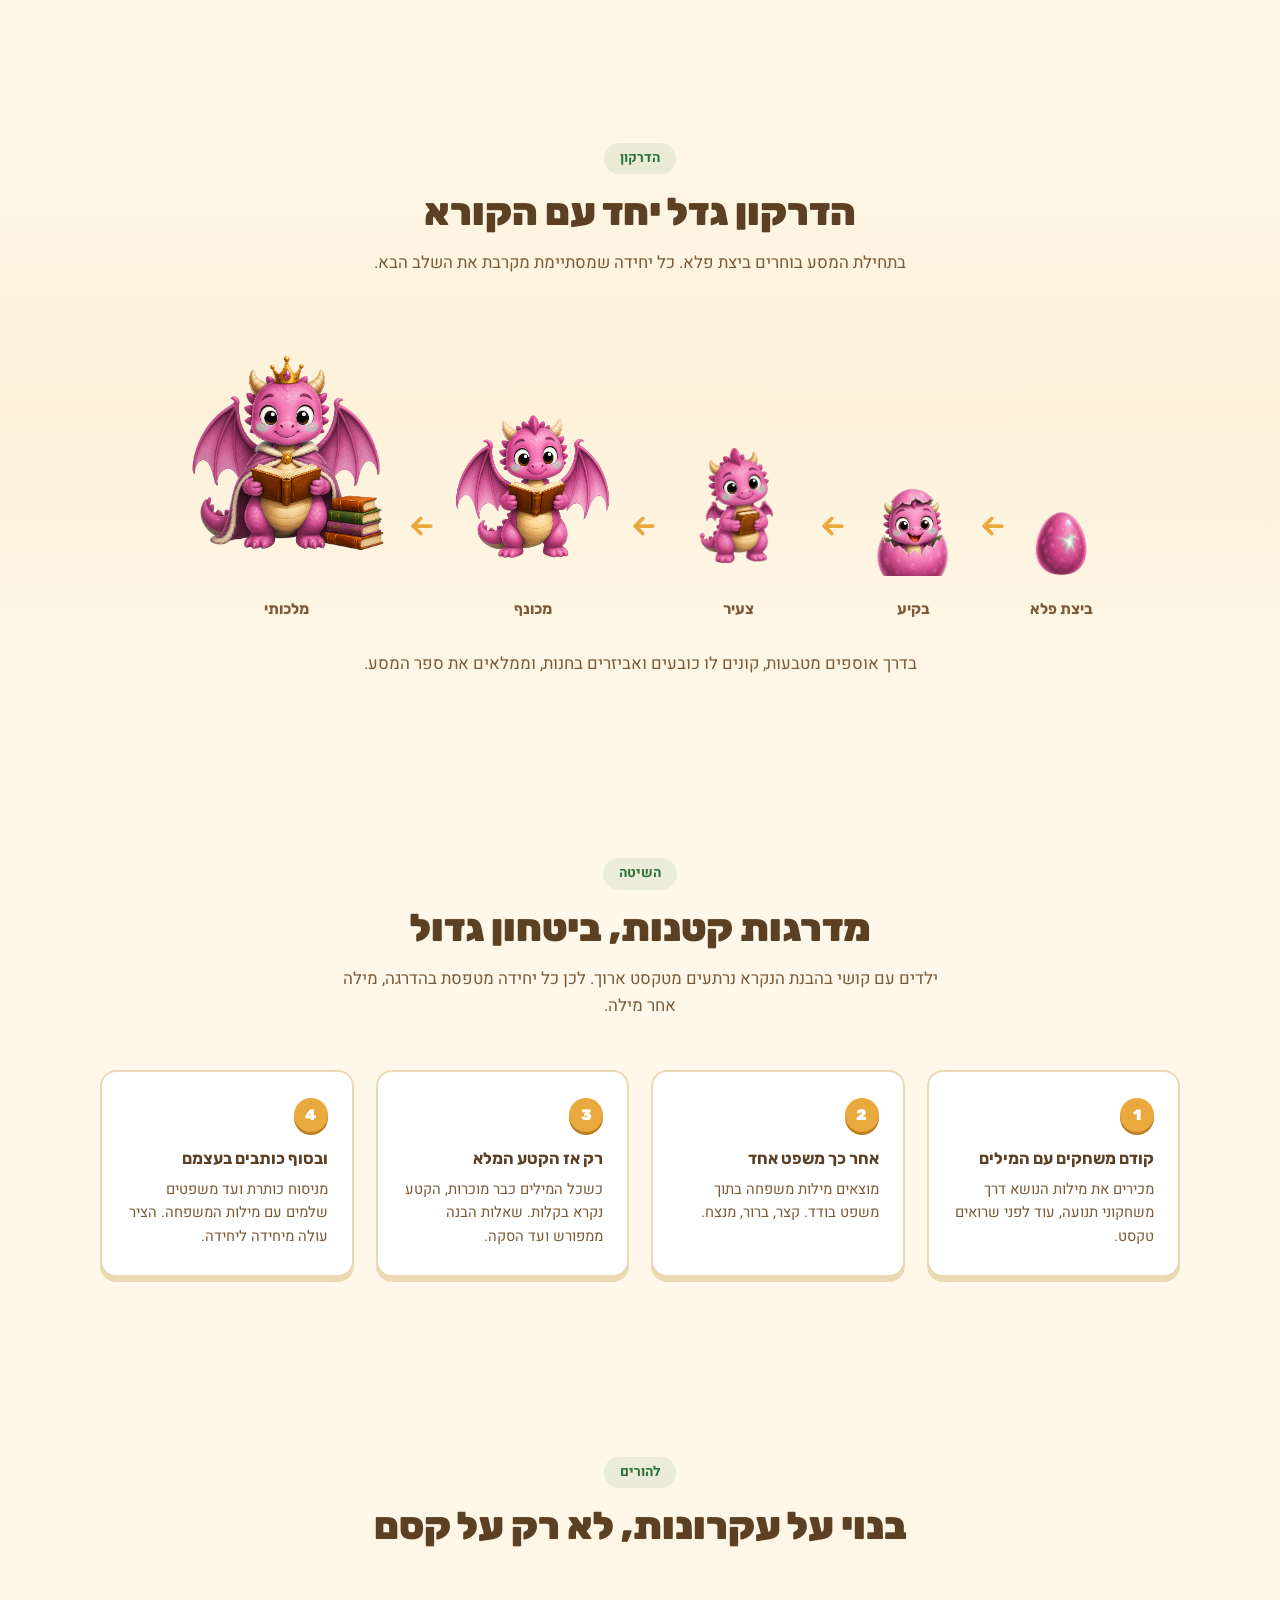
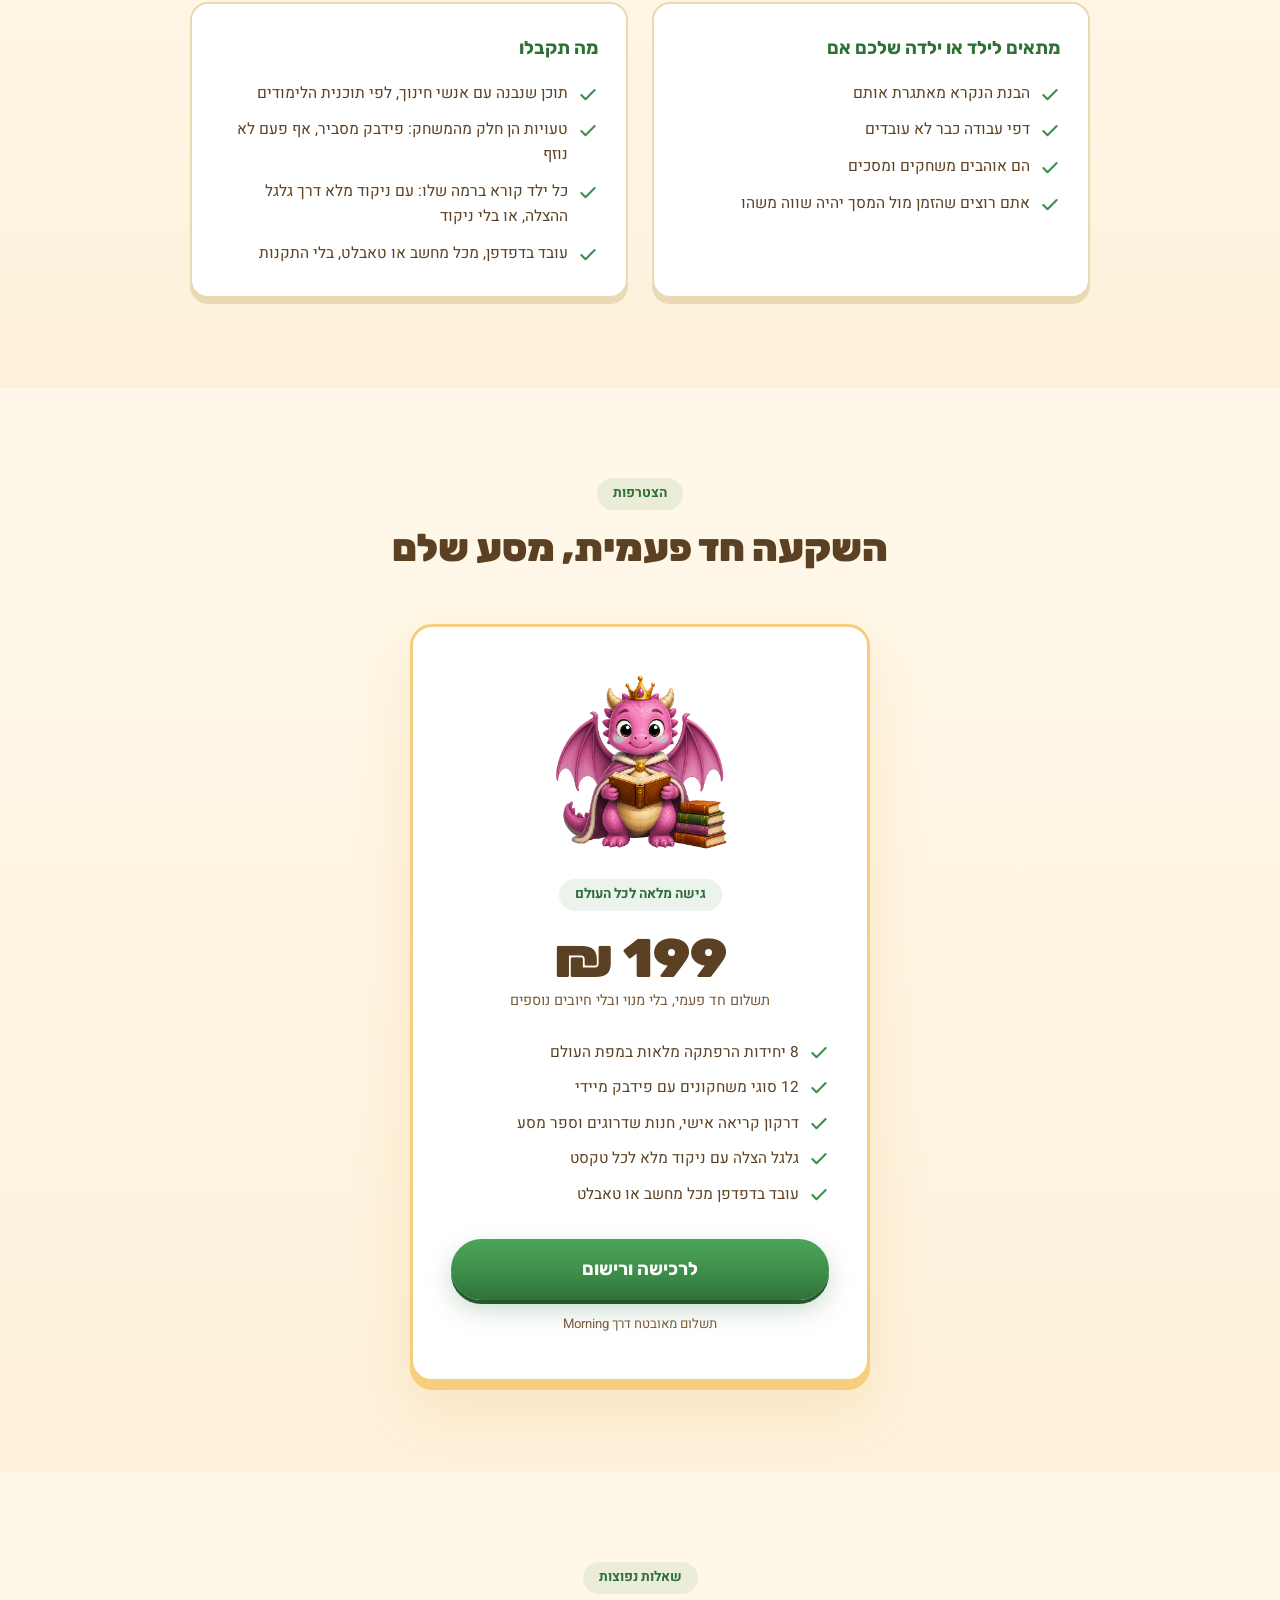
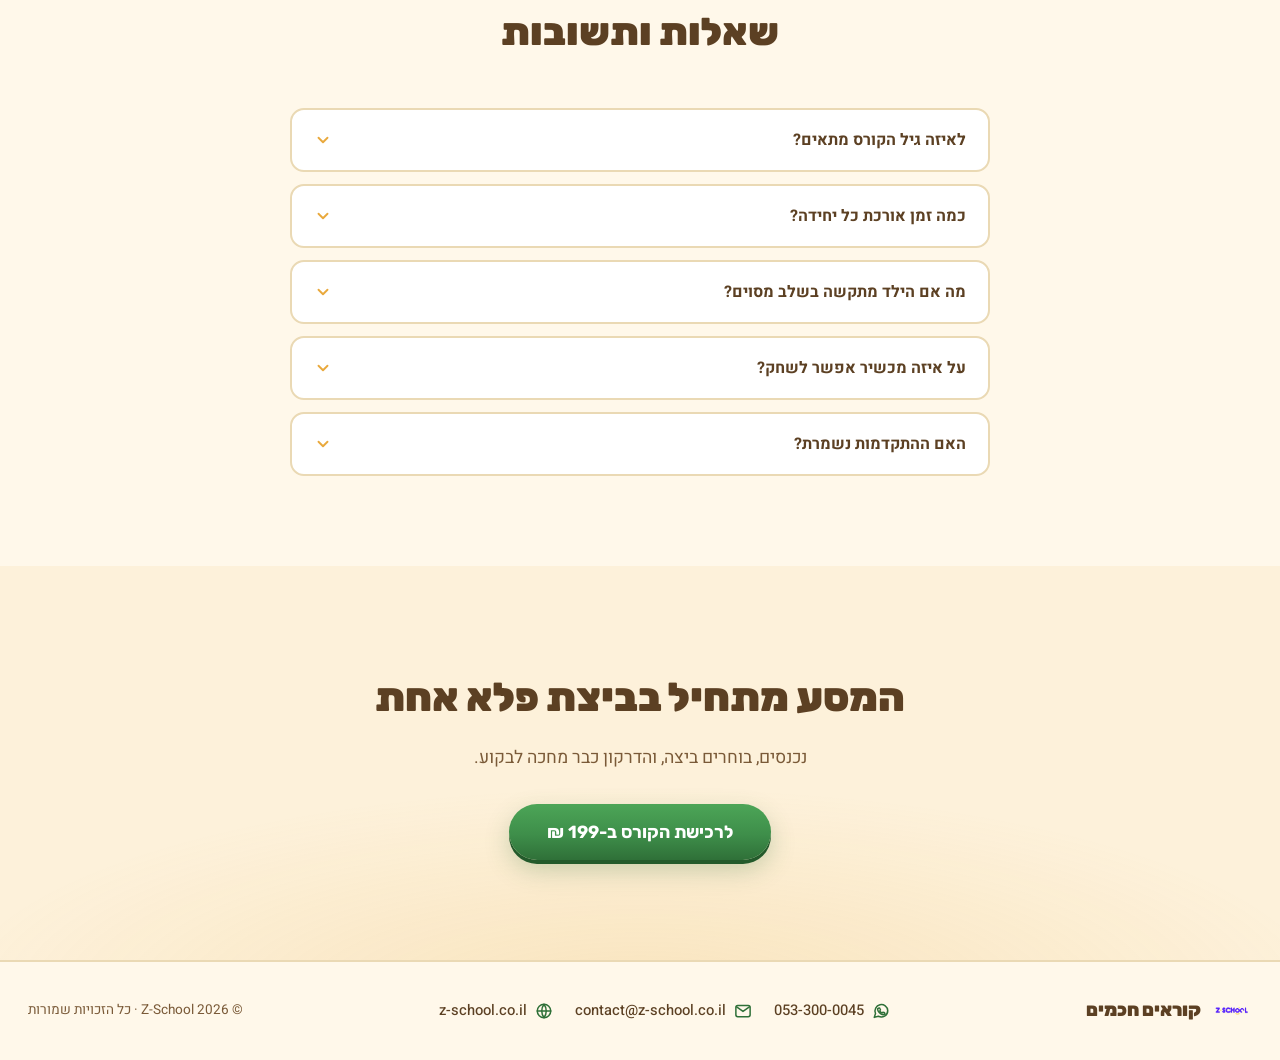
==== commit e86764a1: "הוספת פרטי יצירת קשר לפוטר בדף הנחיתה ווטסאפ 053-300-0045, contact@z-school.co.il, z-school.co.il" ====
--- a/landing/index.html
+++ b/landing/index.html
@@ -487,11 +487,42 @@
   footer .nav-brand img { height: 38px; }
   footer p { font-size: 0.85rem; color: var(--brown-soft); }
 
+  .footer-contact {
+    display: flex;
+    align-items: center;
+    flex-wrap: wrap;
+    gap: 10px 22px;
+  }
+  .footer-contact a {
+    display: inline-flex;
+    align-items: center;
+    gap: 8px;
+    font-size: 0.92rem;
+    font-weight: 500;
+    color: var(--brown);
+    text-decoration: none;
+    transition: color 0.15s;
+  }
+  .footer-contact a:hover { color: var(--green-deep); }
+  .footer-contact svg {
+    width: 18px;
+    height: 18px;
+    flex-shrink: 0;
+    stroke: var(--green-deep);
+    fill: none;
+    stroke-width: 2;
+    stroke-linecap: round;
+    stroke-linejoin: round;
+  }
+  .footer-contact .num { direction: ltr; unicode-bidi: embed; }
+
   @media (max-width: 768px) {
     nav { padding: 8px 16px; }
     .nav-brand strong { font-size: 1rem; }
     .section { padding: 64px 18px; }
     .hero { padding: 104px 18px 56px; }
+    footer { justify-content: center; text-align: center; }
+    .footer-contact { justify-content: center; }
   }
 </style>
 </head>
@@ -815,8 +846,21 @@
     <img src="assets/zschool-logo.png" alt="Z-School">
     <strong>קוראים חכמים</strong>
   </a>
-  <p>קורס בפיתוח Z-School · shanis@z-school.co.il</p>
-  <p>© 2026 כל הזכויות שמורות</p>
+  <div class="footer-contact">
+    <a href="https://wa.me/972533000045" target="_blank" rel="noopener" aria-label="יצירת קשר בוואטסאפ 053-300-0045">
+      <svg viewBox="0 0 24 24" aria-hidden="true"><path d="M21 11.5a8.5 8.5 0 0 1-12.6 7.4L3 20.5l1.7-5.2A8.5 8.5 0 1 1 21 11.5Z"/><path d="M8.6 8.4c.2-.5.4-.5.7-.5h.5c.2 0 .4 0 .6.5l.8 1.8c.1.3 0 .5-.1.7l-.4.5c-.1.2-.2.3-.1.6a5.5 5.5 0 0 0 2.7 2.4c.3.1.5 0 .6-.1l.5-.6c.2-.2.4-.2.6-.1l1.7.8c.3.2.4.3.4.5v.6c0 .4-.4 1.1-1.4 1.3-1 .2-2.2 0-4-1a9.3 9.3 0 0 1-3.6-3.9c-.6-1.3-.6-2.4-.5-3Z"/></svg>
+      <span class="num">053-300-0045</span>
+    </a>
+    <a href="mailto:contact@z-school.co.il">
+      <svg viewBox="0 0 24 24" aria-hidden="true"><rect x="2.5" y="4.5" width="19" height="15" rx="2.5"/><path d="m3.5 6.5 8.5 6 8.5-6"/></svg>
+      <span class="num">contact@z-school.co.il</span>
+    </a>
+    <a href="https://z-school.co.il" target="_blank" rel="noopener">
+      <svg viewBox="0 0 24 24" aria-hidden="true"><circle cx="12" cy="12" r="9"/><path d="M3 12h18M12 3a15 15 0 0 1 0 18 15 15 0 0 1 0-18Z"/></svg>
+      <span class="num">z-school.co.il</span>
+    </a>
+  </div>
+  <p>© 2026 Z-School · כל הזכויות שמורות</p>
 </footer>
 
 <script>
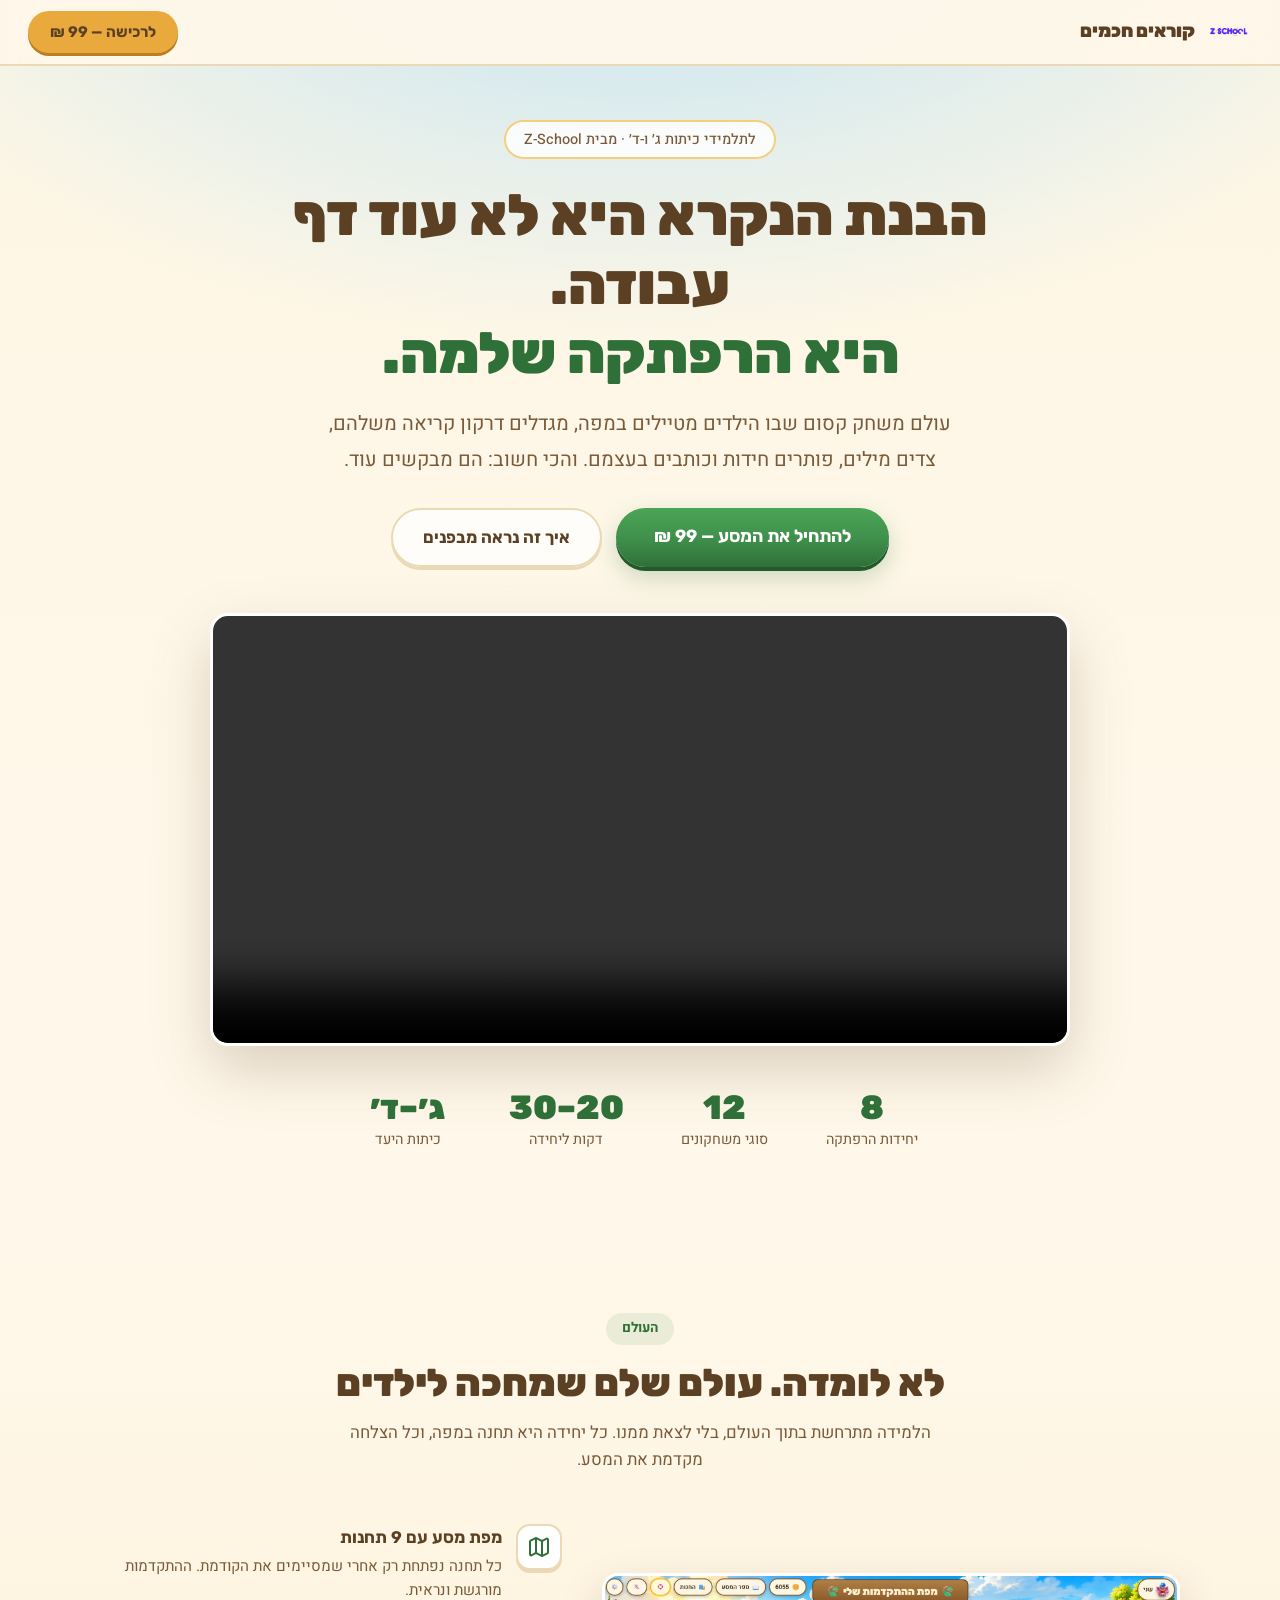
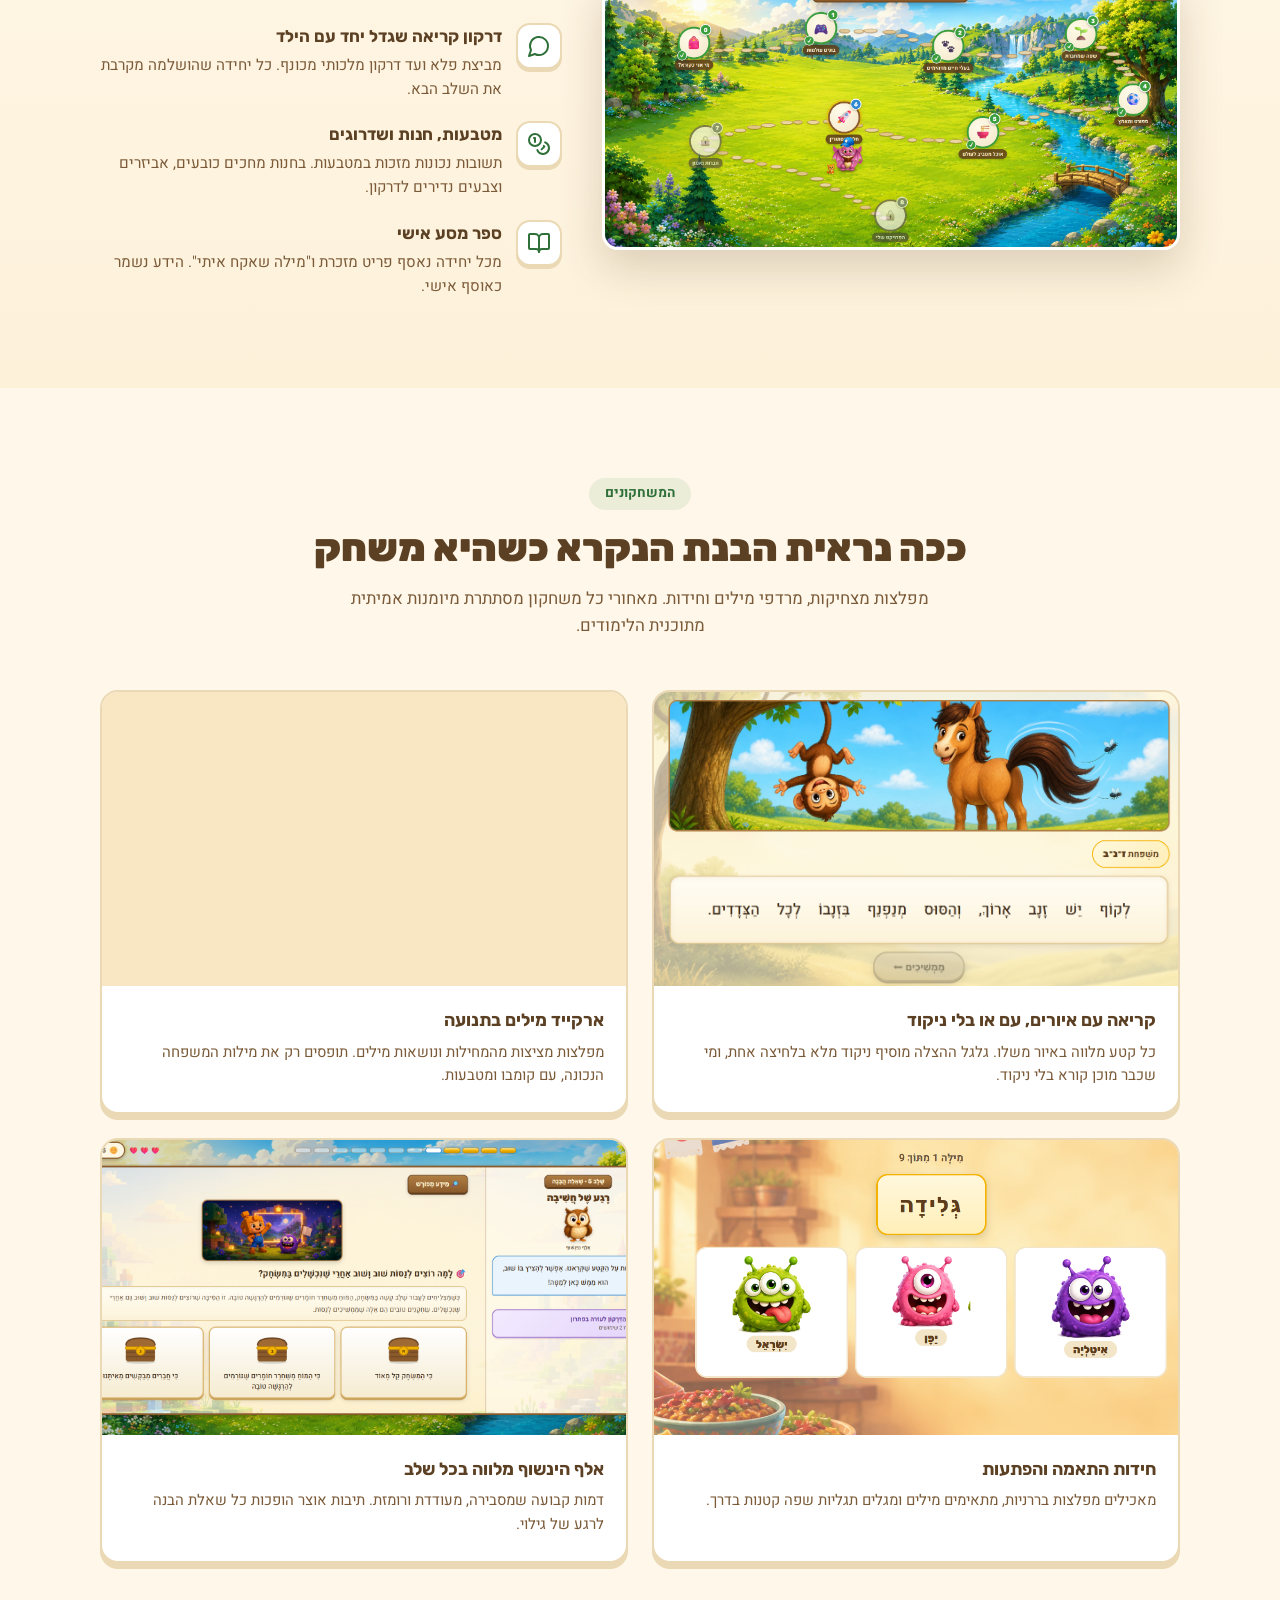
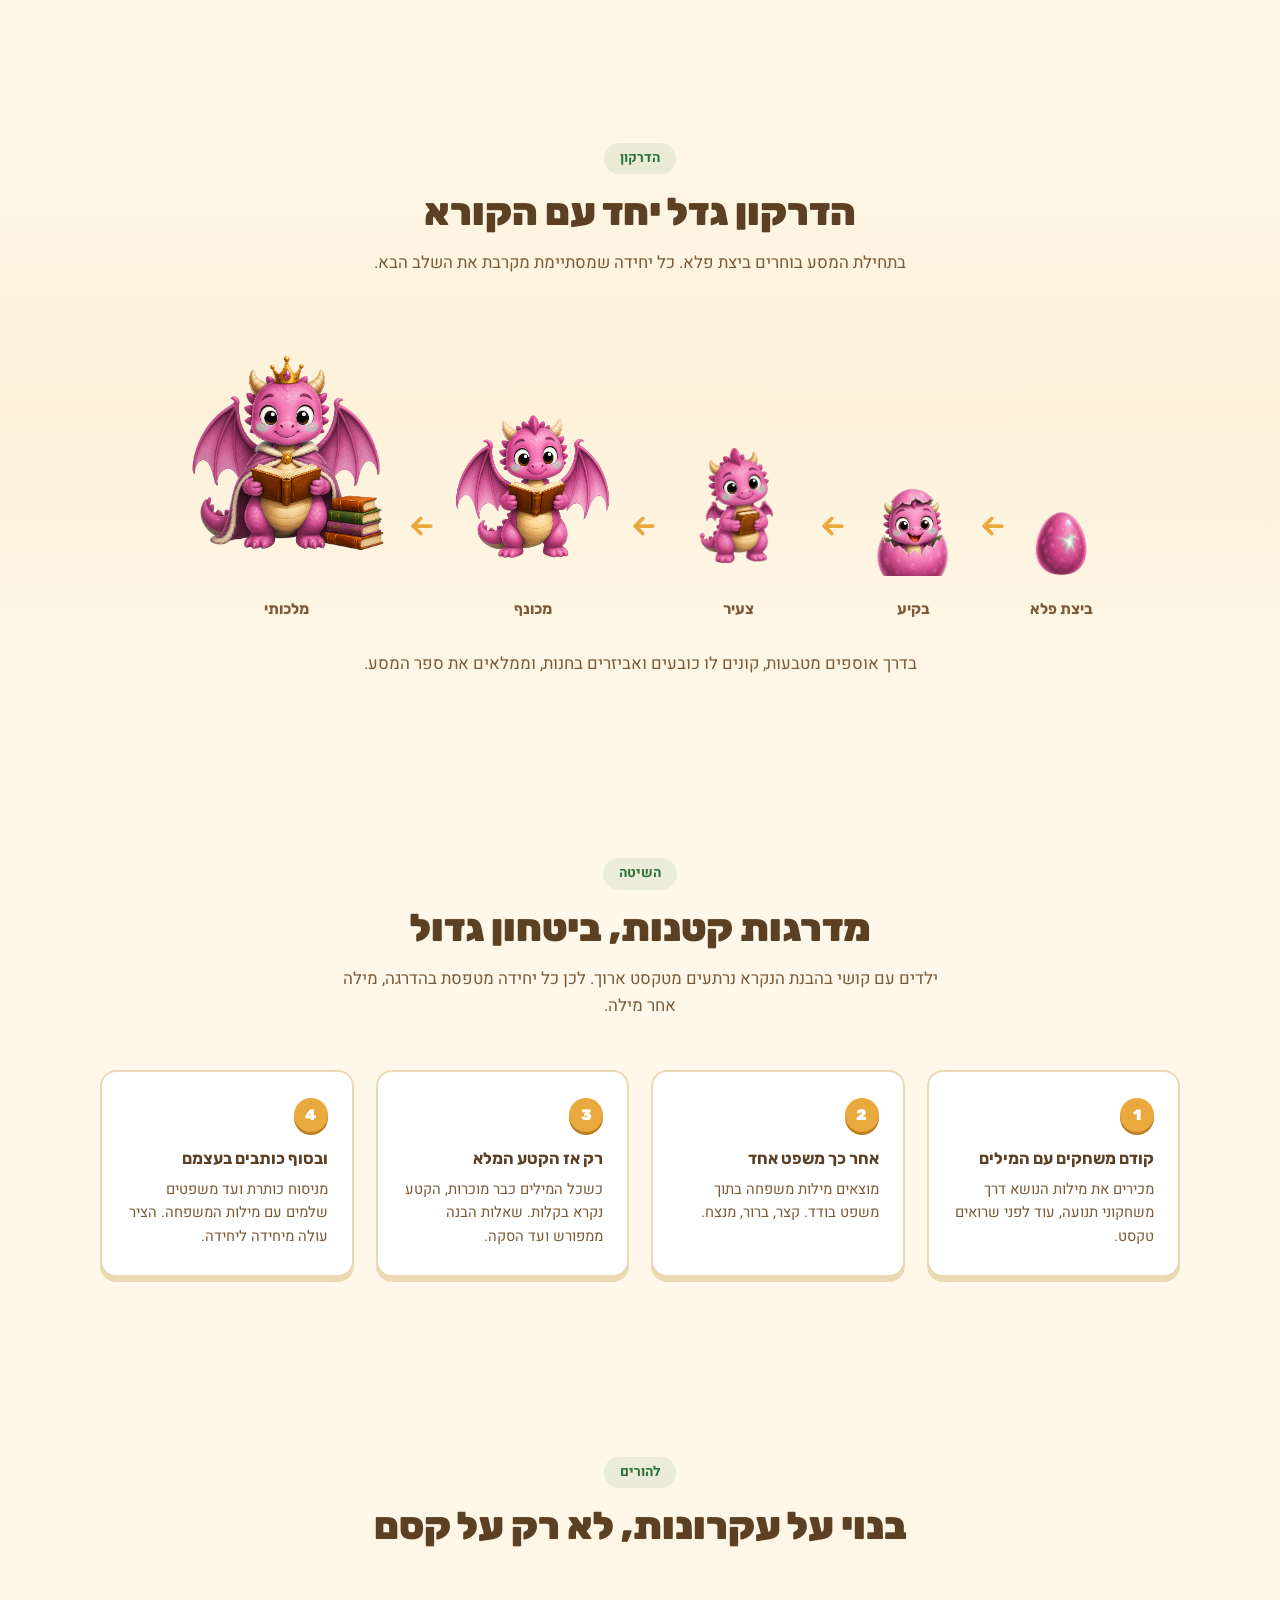
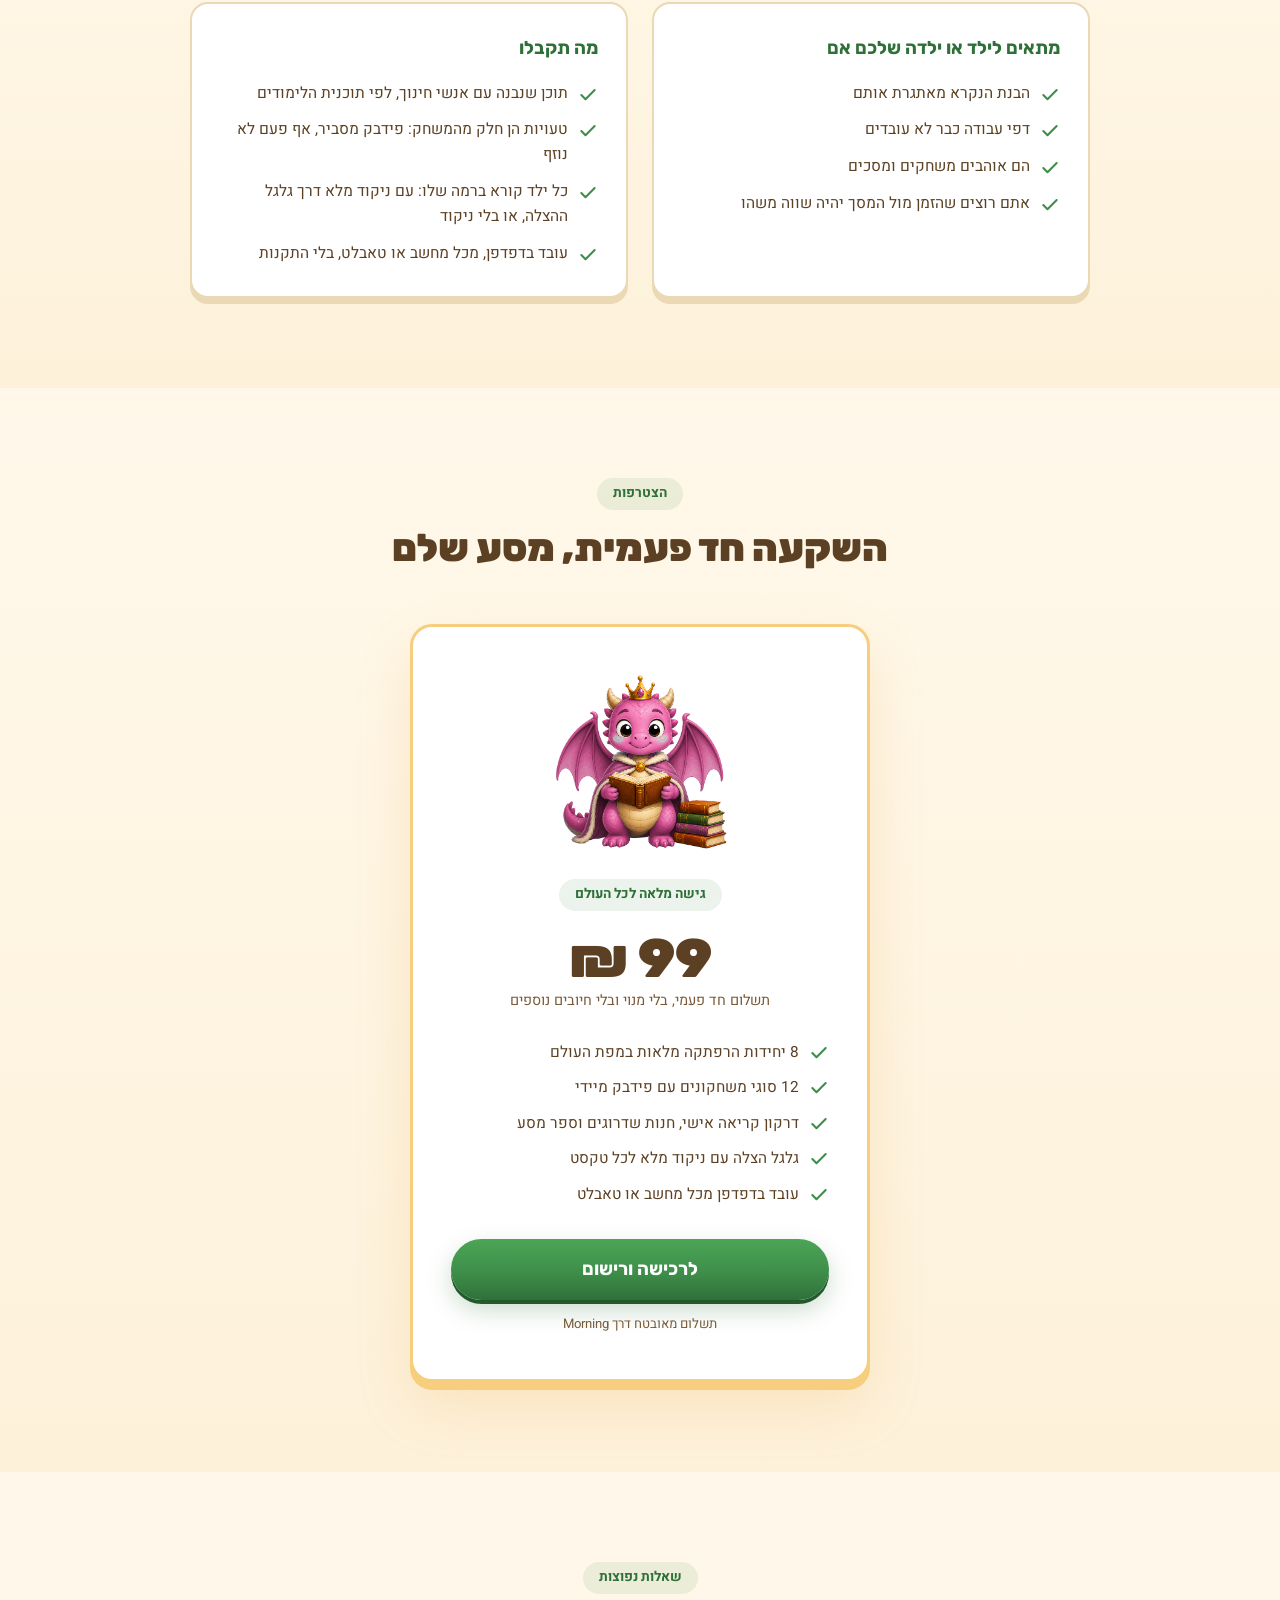
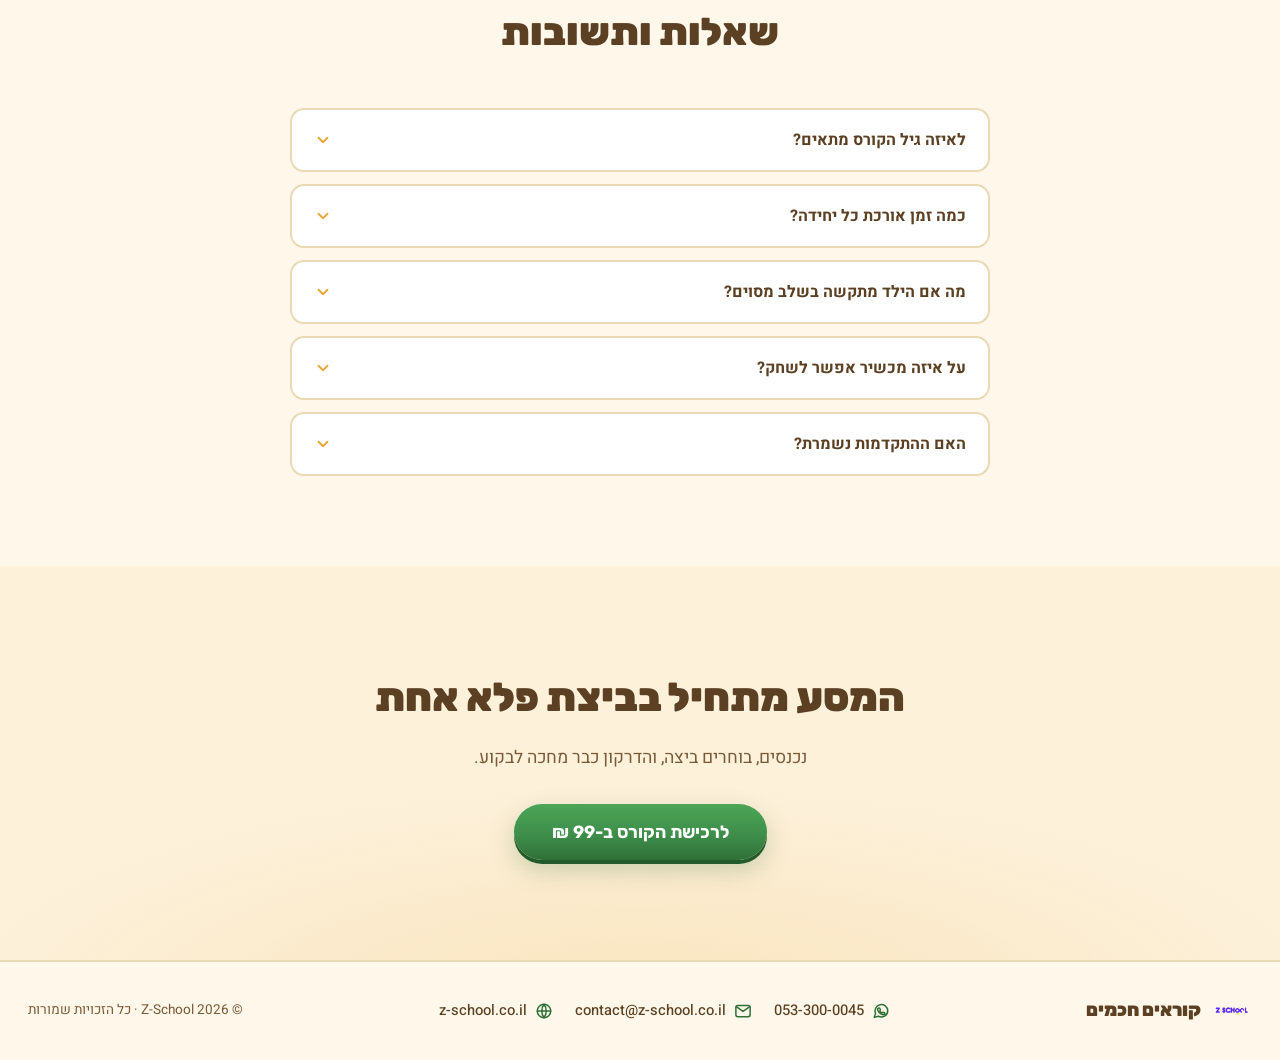
==== commit b7522d4f: "עדכון מחיר בדף הנחיתה ל-99 ₪ Co-Authored-By: Claude Opus 5 (1M context) <noreply@anthropic.com>" ====
--- a/landing/index.html
+++ b/landing/index.html
@@ -4,7 +4,7 @@
 <meta charset="UTF-8">
 <meta name="viewport" content="width=device-width, initial-scale=1.0">
 <title>קוראים חכמים — הבנת הנקרא כהרפתקה | Z-School</title>
-<meta name="description" content="קורס דיגיטלי להבנת הנקרא לכיתות ג׳ ו-ד׳: עולם משחק שלם עם דרקון שגדל, משחקוני מילים, וכתיבה הדרגתית. 8 יחידות של הרפתקה. 199 ₪ בלבד.">
+<meta name="description" content="קורס דיגיטלי להבנת הנקרא לכיתות ג׳ ו-ד׳: עולם משחק שלם עם דרקון שגדל, משחקוני מילים, וכתיבה הדרגתית. 8 יחידות של הרפתקה. 99 ₪ בלבד.">
 <link href="https://fonts.googleapis.com/css2?family=Rubik:wght@600;700;900&family=Heebo:wght@400;500;700&display=swap" rel="stylesheet">
 <style>
   :root {
@@ -534,7 +534,7 @@
     <img src="assets/zschool-logo.png" alt="Z-School">
     <strong>קוראים חכמים</strong>
   </a>
-  <a href="#pricing" class="btn btn-nav">לרכישה — 199 ₪</a>
+  <a href="#pricing" class="btn btn-nav">לרכישה — 99 ₪</a>
 </nav>
 
 <!-- HERO -->
@@ -549,7 +549,7 @@
     צדים מילים, פותרים חידות וכותבים בעצמם. והכי חשוב: הם מבקשים עוד.
   </p>
   <div class="hero-cta">
-    <a href="#pricing" class="btn btn-primary">להתחיל את המסע — 199 ₪</a>
+    <a href="#pricing" class="btn btn-primary">להתחיל את המסע — 99 ₪</a>
     <a href="#world" class="btn btn-ghost">איך זה נראה מבפנים</a>
   </div>
 
@@ -771,7 +771,7 @@
     <div class="pricing-card">
       <img src="assets/dragon-royal.png" alt="הדרקון המלכותי" style="height:190px; width:auto; margin:0 auto 18px; display:block;">
       <span class="price-badge">גישה מלאה לכל העולם</span>
-      <span class="price">199 ₪</span>
+      <span class="price">99 ₪</span>
       <p class="price-note">תשלום חד פעמי, בלי מנוי ובלי חיובים נוספים</p>
       <ul class="price-includes">
         <li><svg fill="none" stroke-width="2.5" stroke-linecap="round" stroke-linejoin="round" viewBox="0 0 24 24"><path d="M20 6 9 17l-5-5"/></svg>8 יחידות הרפתקה מלאות במפת העולם</li>
@@ -837,7 +837,7 @@
 <section class="cta-final">
   <h2>המסע מתחיל בביצת פלא אחת</h2>
   <p>נכנסים, בוחרים ביצה, והדרקון כבר מחכה לבקוע.</p>
-  <a href="https://mrng.to/6itj6W3jud" class="btn btn-primary" target="_blank" rel="noopener">לרכישת הקורס ב-199 ₪</a>
+  <a href="https://mrng.to/6itj6W3jud" class="btn btn-primary" target="_blank" rel="noopener">לרכישת הקורס ב-99 ₪</a>
 </section>
 
 <!-- FOOTER -->
